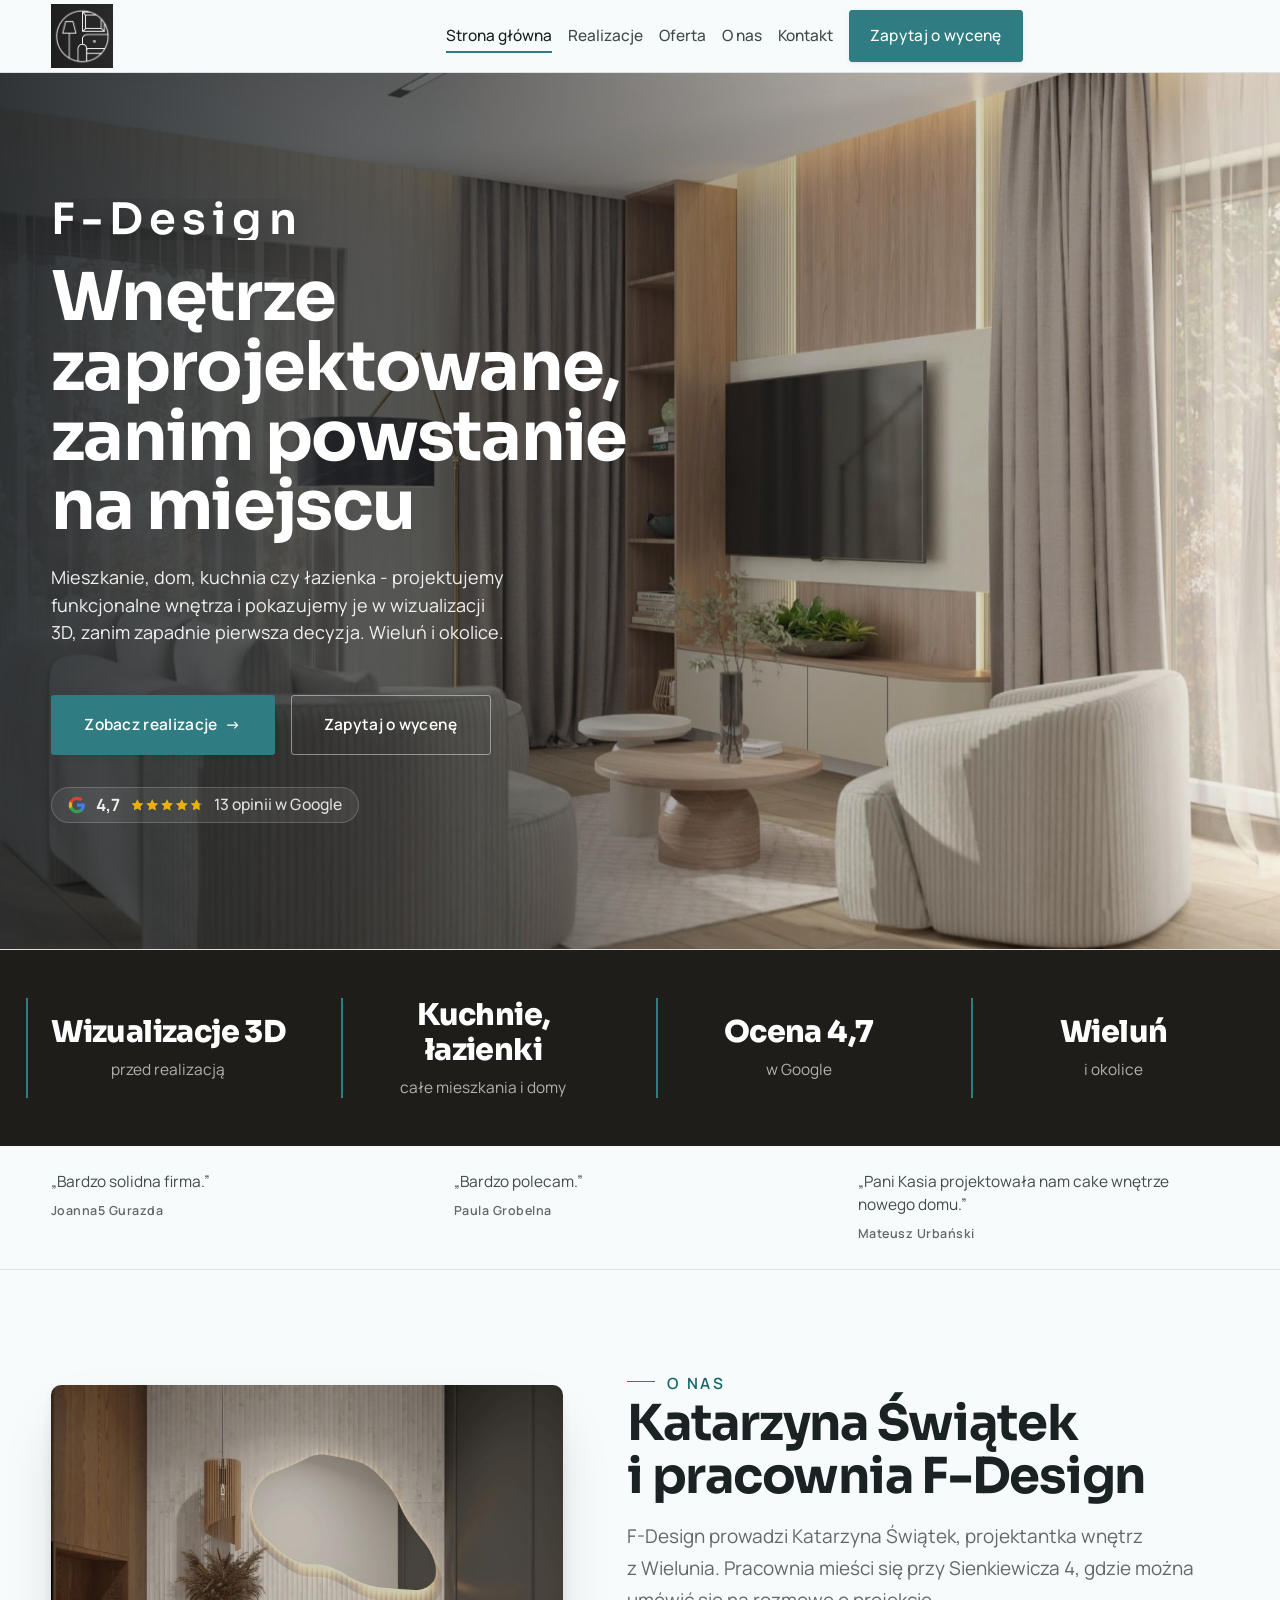
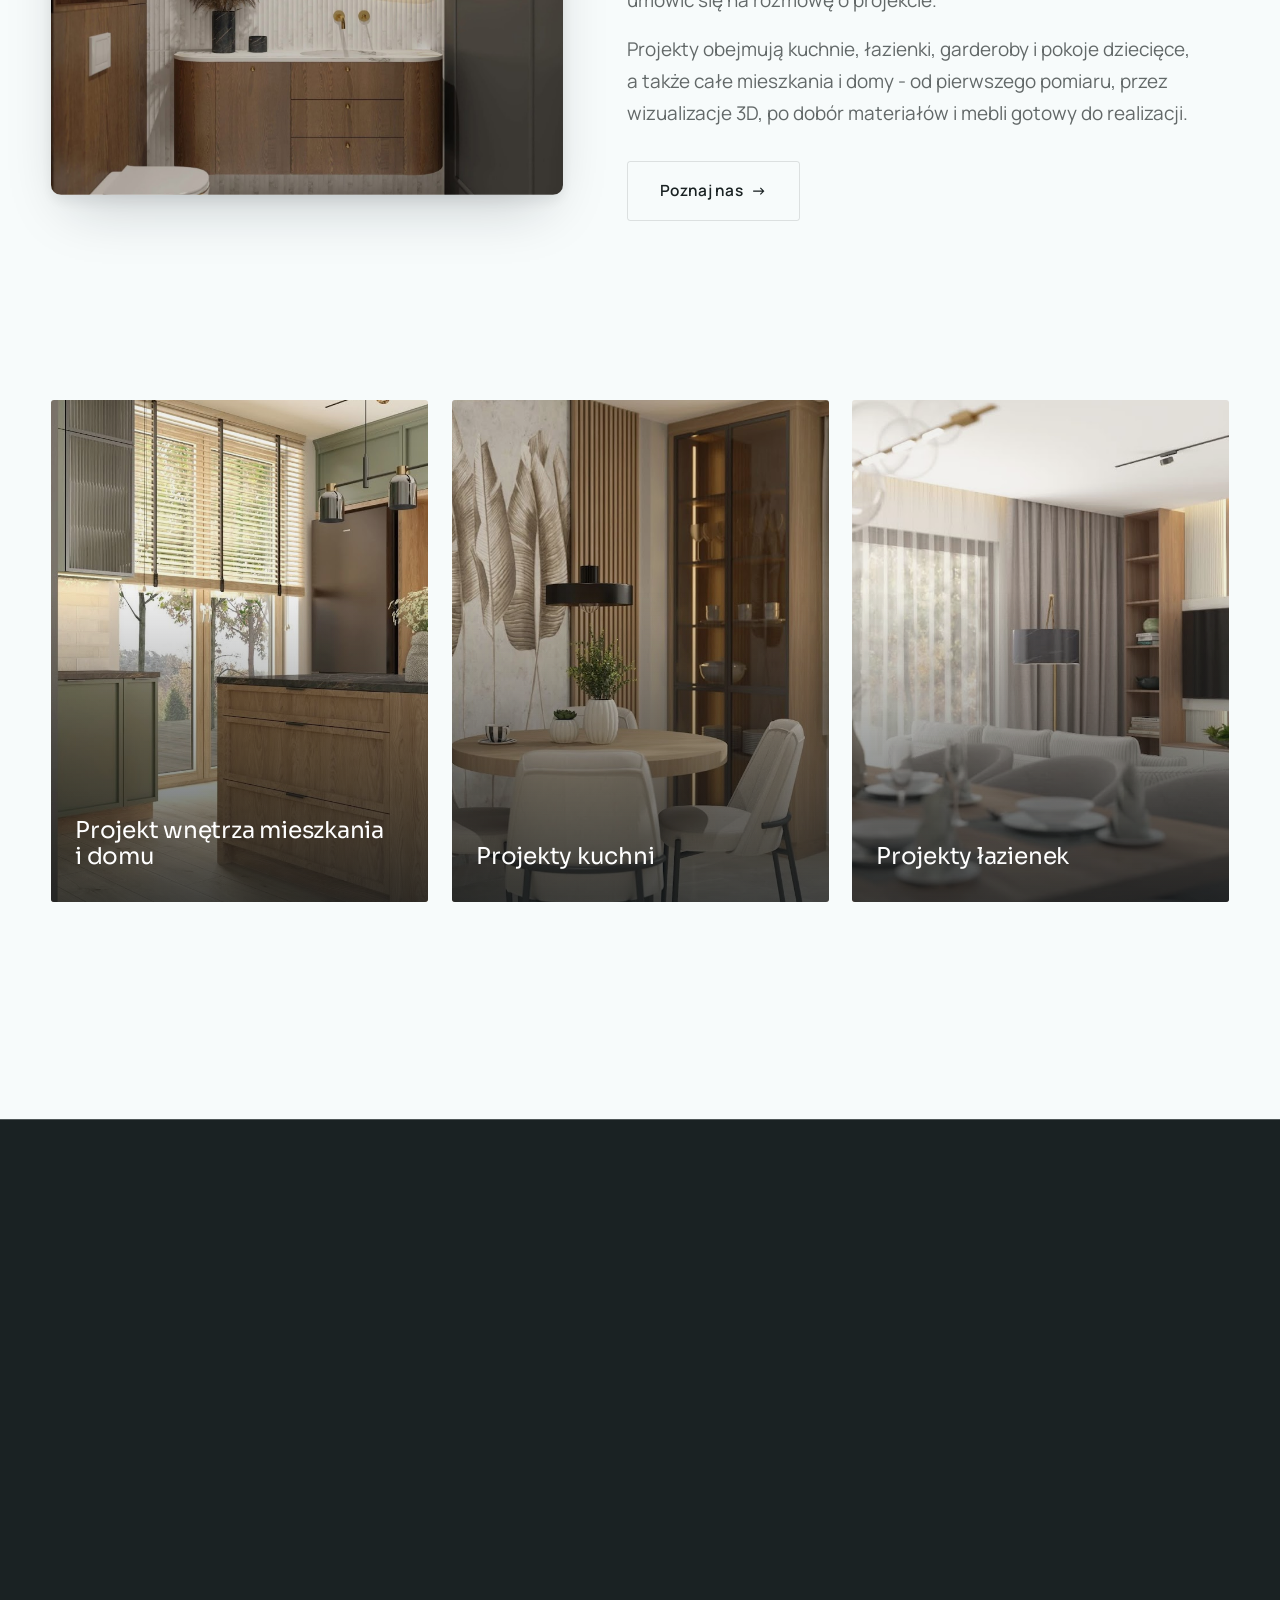
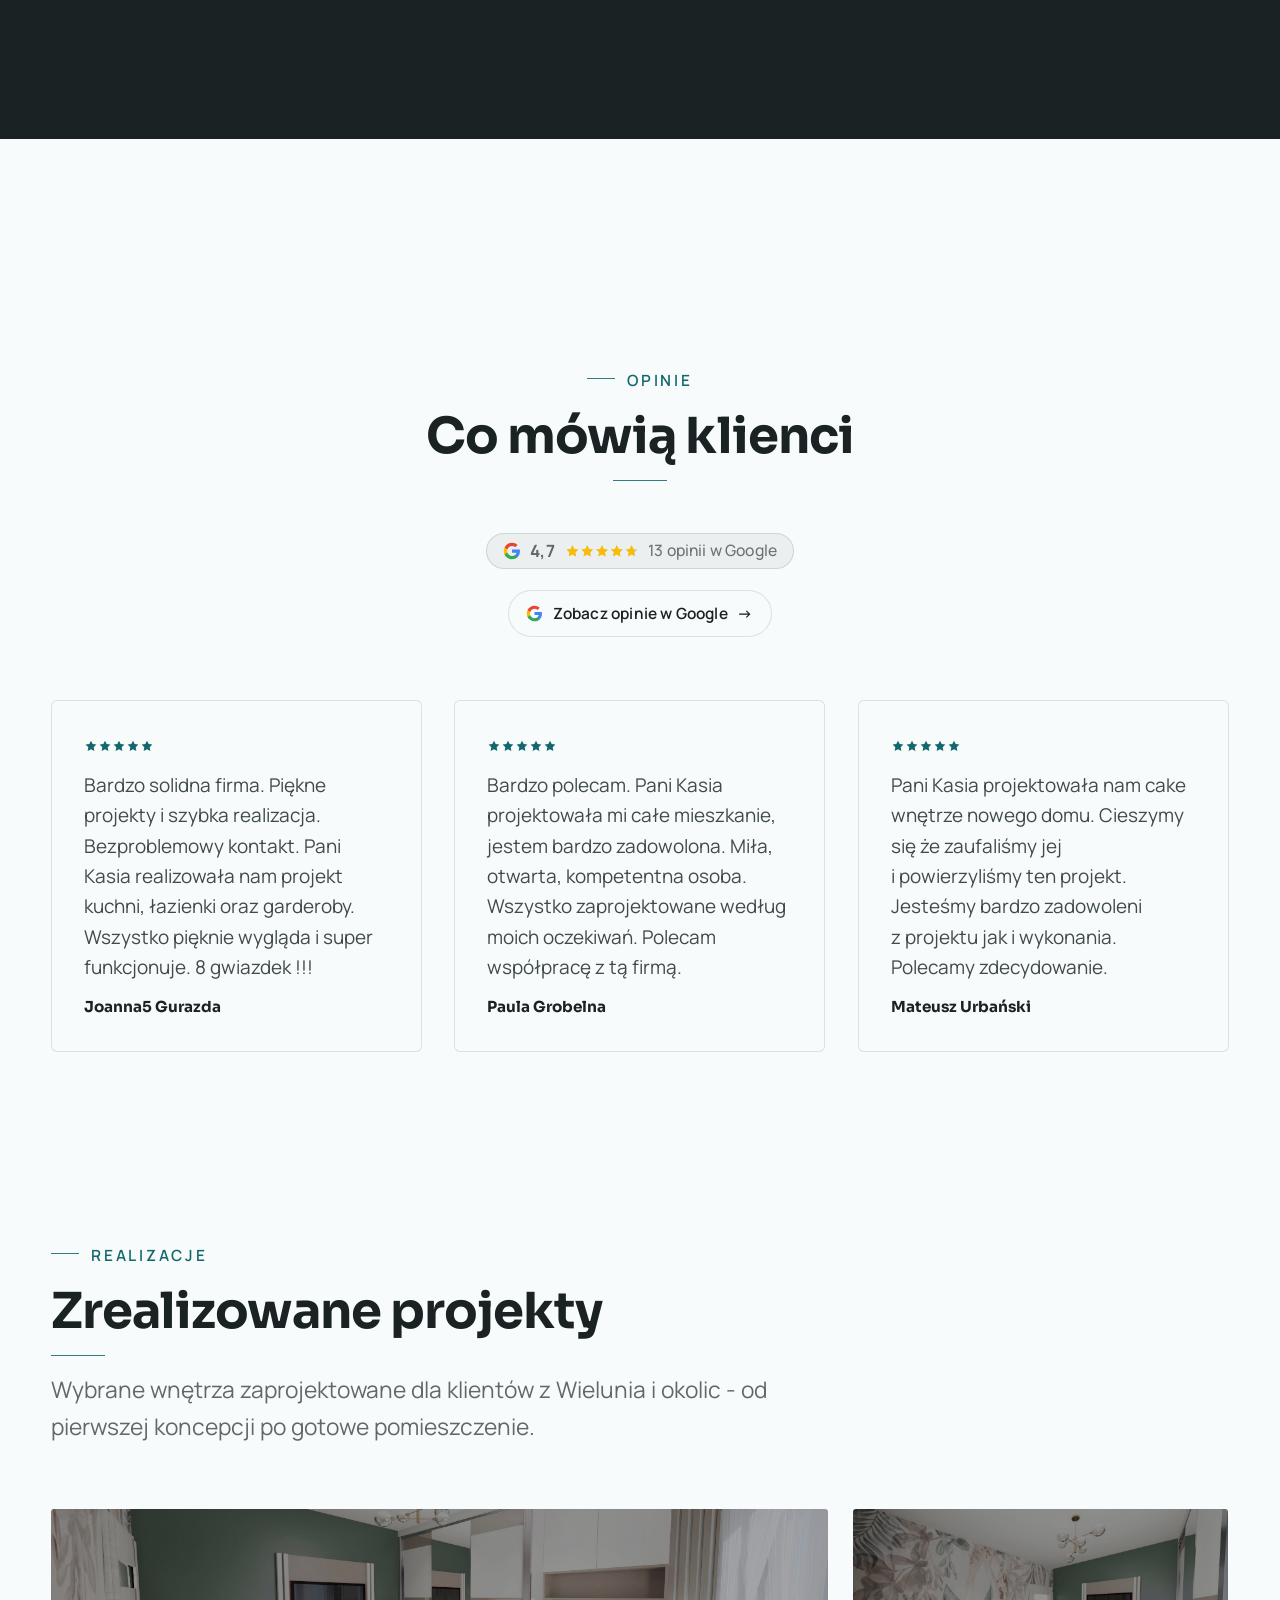
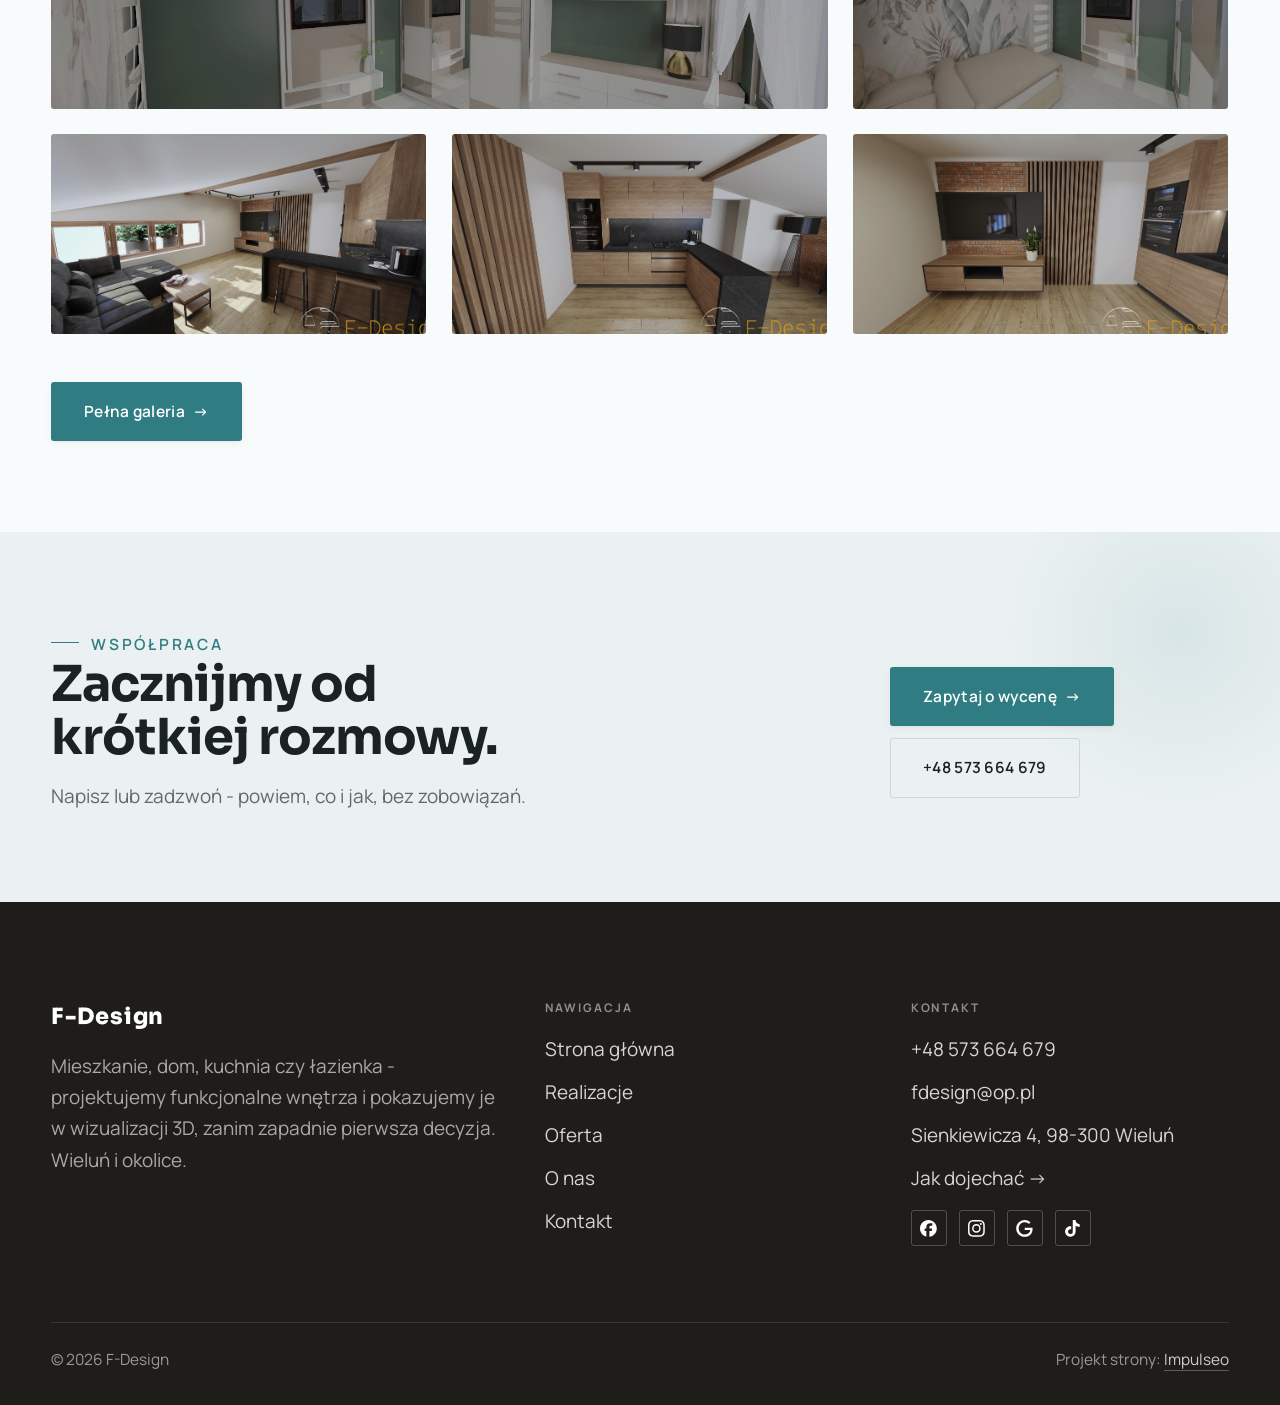
==== index.html @ 52601438 "Strona demo: f-design" ====
<!DOCTYPE html>
<html lang="pl">
<head>
<meta charset="UTF-8">
<meta name="viewport" content="width=device-width, initial-scale=1.0">
<title>F-Design - Projektowanie wnętrz · Wieluń</title>
<meta name="description" content="F-Design Katarzyna Świątek - projektowanie wnętrz w Wieluniu: mieszkania, domy, kuchnie, łazienki. Projekt i wizualizacje 3D przed realizacją. Ocena 4,7 w Google.">
<link rel="canonical" href="https://kris20032.github.io/f-design/">
<meta name="robots" content="noindex, nofollow">
<meta property="og:type" content="website">
<meta property="og:locale" content="pl_PL">
<meta property="og:site_name" content="F-Design">
<meta property="og:title" content="F-Design - Projektowanie wnętrz · Wieluń">
<meta property="og:description" content="F-Design Katarzyna Świątek - projektowanie wnętrz w Wieluniu: mieszkania, domy, kuchnie, łazienki. Projekt i wizualizacje 3D przed realizacją. Ocena 4,7 w Google.">
<meta property="og:url" content="https://kris20032.github.io/f-design/">
<meta property="og:image" content="https://kris20032.github.io/f-design/img/og.jpg">
<meta property="og:image:width" content="1200">
<meta property="og:image:height" content="630">
<meta name="twitter:card" content="summary_large_image">
<script type="application/ld+json">{"@context": "https://schema.org", "@type": "LocalBusiness", "name": "F-Design", "url": "https://kris20032.github.io/f-design/", "telephone": "+48573664679", "image": "https://kris20032.github.io/f-design/img/og.jpg", "areaServed": "Wieluń", "sameAs": ["https://maps.google.com/?cid=18159914813048529041&g_mp=Cidnb29nbGUubWFwcy5wbGFjZXMudjEuUGxhY2VzLlNlYXJjaFRleHQQAhgEIAA", "https://www.facebook.com/p/F-Design-100095255867126/", "https://www.instagram.com/f.design.projektowanie/", "https://www.tiktok.com/@f_design_studio"]}</script>
<link rel="preconnect" href="https://fonts.googleapis.com">
<link rel="preconnect" href="https://fonts.gstatic.com" crossorigin>
<link href="https://fonts.googleapis.com/css2?family=Sora:wght@600;700;800&family=Manrope:wght@400;500;600&display=swap" rel="stylesheet">
<link rel="stylesheet" href="assets/styles.css?v=84494507">
</head>
<body>

<header class="nav">
  <div class="wrap nav-inner">
    <a class="brand brand-has-logo" href="index.html"><img class="brand-logo" src="img/logo.jpg" alt="F-Design" width="255" height="266" decoding="async"></a>
    <nav class="nav-links">
      <a href="index.html" class="active" aria-current="page">Strona główna</a>
      <a href="realizacje.html">Realizacje</a>
      <a href="oferta.html">Oferta</a>
      <a href="o-nas.html">O nas</a>
      <a href="kontakt.html">Kontakt</a>
      <a href="kontakt.html" class="btn btn-accent">Zapytaj o wycenę</a>
    </nav>
    <button class="nav-toggle" aria-label="Menu"><span></span><span></span><span></span></button>
  </div>
</header>

<main>
<section class="hero-cine">
  <img src="img/hero.jpg" fetchpriority="high" data-rotate="img/g1.jpg|img/g3.jpg" alt="F-Design - Wnętrze zaprojektowane, zanim powstanie na miejscu" width="1600" height="1120">
  <div class="wrap">
    <div class="hero-copy">
      <div class="brandmark bm-l"><span class="bm-line"><span>F-Design</span></span></div>
      <h1>Wnętrze zaprojektowane, zanim powstanie na miejscu</h1>
      <p class="lead">Mieszkanie, dom, kuchnia czy łazienka - projektujemy funkcjonalne wnętrza i pokazujemy je w wizualizacji 3D, zanim zapadnie pierwsza decyzja. Wieluń i okolice.</p>
      <div class="hero-actions">
        <a href="realizacje.html" class="btn btn-accent">Zobacz realizacje <span class="arr">→</span></a>
        <a href="kontakt.html" class="btn btn-ghost btn-on-dark">Zapytaj o wycenę</a>
      </div>
      <div style="margin-top:var(--space-6);color:#fff;font-weight:600;letter-spacing:.02em;opacity:.92"><span class="g-badge"><svg class="gb-ico" viewBox="0 0 24 24" width="18" height="18" aria-hidden="true"><path fill="#4285F4" d="M22.56 12.25c0-.78-.07-1.53-.2-2.25H12v4.26h5.92c-.26 1.37-1.04 2.53-2.21 3.31v2.77h3.57c2.08-1.92 3.28-4.74 3.28-8.09z"/><path fill="#34A853" d="M12 23c2.97 0 5.46-.98 7.28-2.66l-3.57-2.77c-.98.66-2.23 1.06-3.71 1.06-2.86 0-5.29-1.93-6.16-4.53H2.18v2.84C3.99 20.53 7.7 23 12 23z"/><path fill="#FBBC05" d="M5.84 14.09c-.22-.66-.35-1.36-.35-2.09s.13-1.43.35-2.09V7.07H2.18C1.43 8.55 1 10.22 1 12s.43 3.45 1.18 4.93l2.85-2.22.81-.62z"/><path fill="#EA4335" d="M12 5.38c1.62 0 3.06.56 4.21 1.64l3.15-3.15C17.45 2.09 14.97 1 12 1 7.7 1 3.99 3.47 2.18 7.07l3.66 2.84c.87-2.6 3.3-4.53 6.16-4.53z"/></svg><b class="gb-ocena">4,7</b><svg class="gb-stars" viewBox="0 0 90 18" width="74" height="14.8" aria-hidden="true"><g fill="currentColor" opacity=".26"><path transform="translate(0,0)" d="M9 1.6l2.2 4.46 4.92.72-3.56 3.47.84 4.9L9 12.74l-4.4 2.31.84-4.9L1.88 6.68l4.92-.72L9 1.6Z"/><path transform="translate(18,0)" d="M9 1.6l2.2 4.46 4.92.72-3.56 3.47.84 4.9L9 12.74l-4.4 2.31.84-4.9L1.88 6.68l4.92-.72L9 1.6Z"/><path transform="translate(36,0)" d="M9 1.6l2.2 4.46 4.92.72-3.56 3.47.84 4.9L9 12.74l-4.4 2.31.84-4.9L1.88 6.68l4.92-.72L9 1.6Z"/><path transform="translate(54,0)" d="M9 1.6l2.2 4.46 4.92.72-3.56 3.47.84 4.9L9 12.74l-4.4 2.31.84-4.9L1.88 6.68l4.92-.72L9 1.6Z"/><path transform="translate(72,0)" d="M9 1.6l2.2 4.46 4.92.72-3.56 3.47.84 4.9L9 12.74l-4.4 2.31.84-4.9L1.88 6.68l4.92-.72L9 1.6Z"/></g><clipPath id="gs940"><rect x="0" y="0" width="84.6" height="18"/></clipPath><g fill="#FBBC04" clip-path="url(#gs940)"><path transform="translate(0,0)" d="M9 1.6l2.2 4.46 4.92.72-3.56 3.47.84 4.9L9 12.74l-4.4 2.31.84-4.9L1.88 6.68l4.92-.72L9 1.6Z"/><path transform="translate(18,0)" d="M9 1.6l2.2 4.46 4.92.72-3.56 3.47.84 4.9L9 12.74l-4.4 2.31.84-4.9L1.88 6.68l4.92-.72L9 1.6Z"/><path transform="translate(36,0)" d="M9 1.6l2.2 4.46 4.92.72-3.56 3.47.84 4.9L9 12.74l-4.4 2.31.84-4.9L1.88 6.68l4.92-.72L9 1.6Z"/><path transform="translate(54,0)" d="M9 1.6l2.2 4.46 4.92.72-3.56 3.47.84 4.9L9 12.74l-4.4 2.31.84-4.9L1.88 6.68l4.92-.72L9 1.6Z"/><path transform="translate(72,0)" d="M9 1.6l2.2 4.46 4.92.72-3.56 3.47.84 4.9L9 12.74l-4.4 2.31.84-4.9L1.88 6.68l4.92-.72L9 1.6Z"/></g></svg><span class="gb-txt">13 opinii w Google</span></span></div>
    </div>
  </div>
</section>
<section class="strip n-4" style="padding-block:0">
  <div class="wrap">
    <div class="item reveal"><div class="k">Wizualizacje 3D</div><div class="v">przed realizacją</div></div>
    <div class="item reveal"><div class="k">Kuchnie, łazienki</div><div class="v">całe mieszkania i domy</div></div>
    <div class="item reveal"><div class="k">Ocena 4,7</div><div class="v">w Google</div></div>
    <div class="item reveal"><div class="k">Wieluń</div><div class="v">i okolice</div></div>
  </div>
</section>
<section class="opinie-mini" aria-label="Opinie klientów">
  <div class="wrap">
    <div class="om-row">
      <div class="om-item reveal"><blockquote>„Bardzo solidna firma.”</blockquote><span class="om-autor">Joanna5 Gurazda</span></div>
      <div class="om-item reveal"><blockquote>„Bardzo polecam.”</blockquote><span class="om-autor">Paula Grobelna</span></div>
      <div class="om-item reveal"><blockquote>„Pani Kasia projektowała nam cake wnętrze nowego domu.”</blockquote><span class="om-autor">Mateusz Urbański</span></div>
    </div>
  </div>
</section>
<section>
  <div class="wrap split">
    <div class="split-art reveal"><img src="img/g2.jpg" alt="F-Design - realizacja" loading="lazy" width="1600" height="1778" decoding="async"></div>
    <div class="split-copy reveal">
      <span class="eyebrow">O nas</span>
      <h2>Katarzyna Świątek i pracownia F-Design</h2>
      <p class="muted">F-Design prowadzi Katarzyna Świątek, projektantka wnętrz z Wielunia. Pracownia mieści się przy Sienkiewicza 4, gdzie można umówić się na rozmowę o projekcie.</p>
      <p class="muted">Projekty obejmują kuchnie, łazienki, garderoby i pokoje dziecięce, a także całe mieszkania i domy - od pierwszego pomiaru, przez wizualizacje 3D, po dobór materiałów i mebli gotowy do realizacji.</p>
      <a href="o-nas.html" class="btn btn-ghost">Poznaj nas <span class="arr">→</span></a>
    </div>
  </div>
</section>
<section class="gateways-band">
  <div class="wrap">
    <div class="gateways">
      <a href="oferta.html" class="gateway reveal"><img src="img/g4.jpg" alt="Projekt wnętrza mieszkania i domu" loading="lazy" width="1600" height="1007" decoding="async"><span class="g-ttl">Projekt wnętrza mieszkania i domu</span></a>
      <a href="oferta.html" class="gateway reveal"><img src="img/g5.jpg" alt="Projekty kuchni" loading="lazy" width="1600" height="984" decoding="async"><span class="g-ttl">Projekty kuchni</span></a>
      <a href="oferta.html" class="gateway reveal"><img src="img/g6.jpg" alt="Projekty łazienek" loading="lazy" width="1600" height="900" decoding="async"><span class="g-ttl">Projekty łazienek</span></a>
    </div>
  </div>
</section>
<section class="stopklatka" aria-hidden="true">
  <div class="stk-bg" style="background-image:url(img/g9.jpg)"></div>
</section>
<section class="opinie">
  <div class="wrap">
    <div class="head center reveal">
      <span class="eyebrow">Opinie</span>
      <h2>Co mówią klienci</h2>
    </div>
    <p class="op-meta reveal"><span class="g-badge"><svg class="gb-ico" viewBox="0 0 24 24" width="18" height="18" aria-hidden="true"><path fill="#4285F4" d="M22.56 12.25c0-.78-.07-1.53-.2-2.25H12v4.26h5.92c-.26 1.37-1.04 2.53-2.21 3.31v2.77h3.57c2.08-1.92 3.28-4.74 3.28-8.09z"/><path fill="#34A853" d="M12 23c2.97 0 5.46-.98 7.28-2.66l-3.57-2.77c-.98.66-2.23 1.06-3.71 1.06-2.86 0-5.29-1.93-6.16-4.53H2.18v2.84C3.99 20.53 7.7 23 12 23z"/><path fill="#FBBC05" d="M5.84 14.09c-.22-.66-.35-1.36-.35-2.09s.13-1.43.35-2.09V7.07H2.18C1.43 8.55 1 10.22 1 12s.43 3.45 1.18 4.93l2.85-2.22.81-.62z"/><path fill="#EA4335" d="M12 5.38c1.62 0 3.06.56 4.21 1.64l3.15-3.15C17.45 2.09 14.97 1 12 1 7.7 1 3.99 3.47 2.18 7.07l3.66 2.84c.87-2.6 3.3-4.53 6.16-4.53z"/></svg><b class="gb-ocena">4,7</b><svg class="gb-stars" viewBox="0 0 90 18" width="74" height="14.8" aria-hidden="true"><g fill="currentColor" opacity=".26"><path transform="translate(0,0)" d="M9 1.6l2.2 4.46 4.92.72-3.56 3.47.84 4.9L9 12.74l-4.4 2.31.84-4.9L1.88 6.68l4.92-.72L9 1.6Z"/><path transform="translate(18,0)" d="M9 1.6l2.2 4.46 4.92.72-3.56 3.47.84 4.9L9 12.74l-4.4 2.31.84-4.9L1.88 6.68l4.92-.72L9 1.6Z"/><path transform="translate(36,0)" d="M9 1.6l2.2 4.46 4.92.72-3.56 3.47.84 4.9L9 12.74l-4.4 2.31.84-4.9L1.88 6.68l4.92-.72L9 1.6Z"/><path transform="translate(54,0)" d="M9 1.6l2.2 4.46 4.92.72-3.56 3.47.84 4.9L9 12.74l-4.4 2.31.84-4.9L1.88 6.68l4.92-.72L9 1.6Z"/><path transform="translate(72,0)" d="M9 1.6l2.2 4.46 4.92.72-3.56 3.47.84 4.9L9 12.74l-4.4 2.31.84-4.9L1.88 6.68l4.92-.72L9 1.6Z"/></g><clipPath id="gs940"><rect x="0" y="0" width="84.6" height="18"/></clipPath><g fill="#FBBC04" clip-path="url(#gs940)"><path transform="translate(0,0)" d="M9 1.6l2.2 4.46 4.92.72-3.56 3.47.84 4.9L9 12.74l-4.4 2.31.84-4.9L1.88 6.68l4.92-.72L9 1.6Z"/><path transform="translate(18,0)" d="M9 1.6l2.2 4.46 4.92.72-3.56 3.47.84 4.9L9 12.74l-4.4 2.31.84-4.9L1.88 6.68l4.92-.72L9 1.6Z"/><path transform="translate(36,0)" d="M9 1.6l2.2 4.46 4.92.72-3.56 3.47.84 4.9L9 12.74l-4.4 2.31.84-4.9L1.88 6.68l4.92-.72L9 1.6Z"/><path transform="translate(54,0)" d="M9 1.6l2.2 4.46 4.92.72-3.56 3.47.84 4.9L9 12.74l-4.4 2.31.84-4.9L1.88 6.68l4.92-.72L9 1.6Z"/><path transform="translate(72,0)" d="M9 1.6l2.2 4.46 4.92.72-3.56 3.47.84 4.9L9 12.74l-4.4 2.31.84-4.9L1.88 6.68l4.92-.72L9 1.6Z"/></g></svg><span class="gb-txt">13 opinii w Google</span></span></p>
    <p class="op-meta reveal"><a class="op-google" href="https://maps.google.com/?cid=18159914813048529041&amp;g_mp=Cidnb29nbGUubWFwcy5wbGFjZXMudjEuUGxhY2VzLlNlYXJjaFRleHQQAhgEIAA" target="_blank" rel="noopener"><svg class="op-g-ico" viewBox="0 0 24 24" width="17" height="17" aria-hidden="true"><path fill="#4285F4" d="M22.56 12.25c0-.78-.07-1.53-.2-2.25H12v4.26h5.92c-.26 1.37-1.04 2.53-2.21 3.31v2.77h3.57c2.08-1.92 3.28-4.74 3.28-8.09z"/><path fill="#34A853" d="M12 23c2.97 0 5.46-.98 7.28-2.66l-3.57-2.77c-.98.66-2.23 1.06-3.71 1.06-2.86 0-5.29-1.93-6.16-4.53H2.18v2.84C3.99 20.53 7.7 23 12 23z"/><path fill="#FBBC05" d="M5.84 14.09c-.22-.66-.35-1.36-.35-2.09s.13-1.43.35-2.09V7.07H2.18C1.43 8.55 1 10.22 1 12s.43 3.45 1.18 4.93l2.85-2.22.81-.62z"/><path fill="#EA4335" d="M12 5.38c1.62 0 3.06.56 4.21 1.64l3.15-3.15C17.45 2.09 14.97 1 12 1 7.7 1 3.99 3.47 2.18 7.07l3.66 2.84c.87-2.6 3.3-4.53 6.16-4.53z"/></svg><span>Zobacz opinie w Google</span><span class="arr">→</span></a></p>
    <div class="opinie-grid">
      <figure class="op-card reveal"><span class="op-star"><svg class="ico-star" width="14" height="14" viewBox="0 0 24 24" style="vertical-align:-2px" aria-hidden="true"><path d="M12 2.8l2.85 5.8 6.4.93-4.63 4.5 1.1 6.37L12 17.4l-5.72 3 1.1-6.37-4.63-4.5 6.4-.93L12 2.8Z" fill="currentColor"/></svg><svg class="ico-star" width="14" height="14" viewBox="0 0 24 24" style="vertical-align:-2px" aria-hidden="true"><path d="M12 2.8l2.85 5.8 6.4.93-4.63 4.5 1.1 6.37L12 17.4l-5.72 3 1.1-6.37-4.63-4.5 6.4-.93L12 2.8Z" fill="currentColor"/></svg><svg class="ico-star" width="14" height="14" viewBox="0 0 24 24" style="vertical-align:-2px" aria-hidden="true"><path d="M12 2.8l2.85 5.8 6.4.93-4.63 4.5 1.1 6.37L12 17.4l-5.72 3 1.1-6.37-4.63-4.5 6.4-.93L12 2.8Z" fill="currentColor"/></svg><svg class="ico-star" width="14" height="14" viewBox="0 0 24 24" style="vertical-align:-2px" aria-hidden="true"><path d="M12 2.8l2.85 5.8 6.4.93-4.63 4.5 1.1 6.37L12 17.4l-5.72 3 1.1-6.37-4.63-4.5 6.4-.93L12 2.8Z" fill="currentColor"/></svg><svg class="ico-star" width="14" height="14" viewBox="0 0 24 24" style="vertical-align:-2px" aria-hidden="true"><path d="M12 2.8l2.85 5.8 6.4.93-4.63 4.5 1.1 6.37L12 17.4l-5.72 3 1.1-6.37-4.63-4.5 6.4-.93L12 2.8Z" fill="currentColor"/></svg></span><blockquote>Bardzo solidna firma. Piękne projekty i szybka realizacja. Bezproblemowy kontakt. Pani Kasia realizowała nam projekt kuchni, łazienki oraz garderoby. Wszystko pięknie wygląda i super funkcjonuje. 8 gwiazdek !!!</blockquote><span class="op-autor">Joanna5 Gurazda</span></figure>
      <figure class="op-card reveal"><span class="op-star"><svg class="ico-star" width="14" height="14" viewBox="0 0 24 24" style="vertical-align:-2px" aria-hidden="true"><path d="M12 2.8l2.85 5.8 6.4.93-4.63 4.5 1.1 6.37L12 17.4l-5.72 3 1.1-6.37-4.63-4.5 6.4-.93L12 2.8Z" fill="currentColor"/></svg><svg class="ico-star" width="14" height="14" viewBox="0 0 24 24" style="vertical-align:-2px" aria-hidden="true"><path d="M12 2.8l2.85 5.8 6.4.93-4.63 4.5 1.1 6.37L12 17.4l-5.72 3 1.1-6.37-4.63-4.5 6.4-.93L12 2.8Z" fill="currentColor"/></svg><svg class="ico-star" width="14" height="14" viewBox="0 0 24 24" style="vertical-align:-2px" aria-hidden="true"><path d="M12 2.8l2.85 5.8 6.4.93-4.63 4.5 1.1 6.37L12 17.4l-5.72 3 1.1-6.37-4.63-4.5 6.4-.93L12 2.8Z" fill="currentColor"/></svg><svg class="ico-star" width="14" height="14" viewBox="0 0 24 24" style="vertical-align:-2px" aria-hidden="true"><path d="M12 2.8l2.85 5.8 6.4.93-4.63 4.5 1.1 6.37L12 17.4l-5.72 3 1.1-6.37-4.63-4.5 6.4-.93L12 2.8Z" fill="currentColor"/></svg><svg class="ico-star" width="14" height="14" viewBox="0 0 24 24" style="vertical-align:-2px" aria-hidden="true"><path d="M12 2.8l2.85 5.8 6.4.93-4.63 4.5 1.1 6.37L12 17.4l-5.72 3 1.1-6.37-4.63-4.5 6.4-.93L12 2.8Z" fill="currentColor"/></svg></span><blockquote>Bardzo polecam. Pani Kasia projektowała mi całe mieszkanie, jestem bardzo zadowolona. Miła, otwarta, kompetentna osoba. Wszystko zaprojektowane według moich oczekiwań. Polecam współpracę z tą firmą.</blockquote><span class="op-autor">Paula Grobelna</span></figure>
      <figure class="op-card reveal"><span class="op-star"><svg class="ico-star" width="14" height="14" viewBox="0 0 24 24" style="vertical-align:-2px" aria-hidden="true"><path d="M12 2.8l2.85 5.8 6.4.93-4.63 4.5 1.1 6.37L12 17.4l-5.72 3 1.1-6.37-4.63-4.5 6.4-.93L12 2.8Z" fill="currentColor"/></svg><svg class="ico-star" width="14" height="14" viewBox="0 0 24 24" style="vertical-align:-2px" aria-hidden="true"><path d="M12 2.8l2.85 5.8 6.4.93-4.63 4.5 1.1 6.37L12 17.4l-5.72 3 1.1-6.37-4.63-4.5 6.4-.93L12 2.8Z" fill="currentColor"/></svg><svg class="ico-star" width="14" height="14" viewBox="0 0 24 24" style="vertical-align:-2px" aria-hidden="true"><path d="M12 2.8l2.85 5.8 6.4.93-4.63 4.5 1.1 6.37L12 17.4l-5.72 3 1.1-6.37-4.63-4.5 6.4-.93L12 2.8Z" fill="currentColor"/></svg><svg class="ico-star" width="14" height="14" viewBox="0 0 24 24" style="vertical-align:-2px" aria-hidden="true"><path d="M12 2.8l2.85 5.8 6.4.93-4.63 4.5 1.1 6.37L12 17.4l-5.72 3 1.1-6.37-4.63-4.5 6.4-.93L12 2.8Z" fill="currentColor"/></svg><svg class="ico-star" width="14" height="14" viewBox="0 0 24 24" style="vertical-align:-2px" aria-hidden="true"><path d="M12 2.8l2.85 5.8 6.4.93-4.63 4.5 1.1 6.37L12 17.4l-5.72 3 1.1-6.37-4.63-4.5 6.4-.93L12 2.8Z" fill="currentColor"/></svg></span><blockquote>Pani Kasia projektowała nam cake wnętrze nowego domu. Cieszymy się że zaufaliśmy jej i powierzyliśmy ten projekt. Jesteśmy bardzo zadowoleni z projektu jak i wykonania. Polecamy zdecydowanie.</blockquote><span class="op-autor">Mateusz Urbański</span></figure>
    </div>
  </div>
</section>
<section>
  <div class="wrap">
    <div class="head reveal">
      <span class="eyebrow">Realizacje</span>
      <h2>Zrealizowane projekty</h2>
      <p>Wybrane wnętrza zaprojektowane dla klientów z Wielunia i okolic - od pierwszej koncepcji po gotowe pomieszczenie.</p>
    </div>
    <div class="gallery">
      <div class="tile t-two3 reveal"><img src="img/g7.jpg" alt="F-Design" loading="lazy" width="1280" height="720" decoding="async"></div>
      <div class="tile t-third reveal"><img src="img/g8.jpg" alt="F-Design" loading="lazy" width="1280" height="720" decoding="async"></div>
      <div class="tile t-third reveal"><img src="img/g10.jpg" alt="F-Design" loading="lazy" width="1920" height="1080" decoding="async"></div>
      <div class="tile t-third reveal"><img src="img/g11.jpg" alt="F-Design" loading="lazy" width="1920" height="1080" decoding="async"></div>
      <div class="tile t-third reveal"><img src="img/g12.jpg" alt="F-Design" loading="lazy" width="1920" height="1080" decoding="async"></div>
    </div>
    <div style="margin-top:var(--space-7)" class="reveal"><a href="realizacje.html" class="btn btn-accent">Pełna galeria <span class="arr">→</span></a></div>
  </div>
</section>
<section class="cta">
  <div class="wrap">
    <div class="reveal">
      <span class="eyebrow">Współpraca</span>
      <h2>Zacznijmy od krótkiej rozmowy.</h2>
      <p>Napisz lub zadzwoń - powiem, co i jak, bez zobowiązań.</p>
    </div>
    <div class="cta-actions reveal">
      <a href="kontakt.html" class="btn btn-light">Zapytaj o wycenę <span class="arr">→</span></a>
      <a href="tel:+48573664679" class="btn btn-ghost btn-ghost-cta">+48 573 664 679</a>
    </div>
  </div>
</section>
</main>

<footer>
  <div class="wrap">
    <div class="foot-grid">
      <div class="foot-brand">
        <div class="name">F-Design</div>
        <p>Mieszkanie, dom, kuchnia czy łazienka - projektujemy funkcjonalne wnętrza i pokazujemy je w wizualizacji 3D, zanim zapadnie pierwsza decyzja. Wieluń i okolice.</p>
      </div>
      <div class="foot-col">
        <h4>Nawigacja</h4>
        <a href="index.html">Strona główna</a>
        <a href="realizacje.html">Realizacje</a>
        <a href="oferta.html">Oferta</a>
        <a href="o-nas.html">O nas</a>
        <a href="kontakt.html">Kontakt</a>
      </div>
      <div class="foot-col">
        <h4>Kontakt</h4>
        <a href="tel:+48573664679">+48 573 664 679</a>
        <a href="mailto:fdesign@op.pl">fdesign@op.pl</a>
        <p>Sienkiewicza 4, 98-300 Wieluń</p>
        <a href="https://maps.google.com/?cid=18159914813048529041&g_mp=Cidnb29nbGUubWFwcy5wbGFjZXMudjEuUGxhY2VzLlNlYXJjaFRleHQQAhgEIAA" target="_blank" rel="noopener">Jak dojechać →</a>
      <div class="foot-soc">
        <a class="soc" href="https://www.facebook.com/p/F-Design-100095255867126/" target="_blank" rel="noopener" aria-label="Facebook - F-Design"><svg viewBox="0 0 24 24" aria-hidden="true" focusable="false"><path d="M9.101 23.691v-7.98H6.627v-3.667h2.474v-1.58c0-4.085 1.848-5.978 5.858-5.978.401 0 .955.042 1.468.103a8.68 8.68 0 0 1 1.141.195v3.325a8.623 8.623 0 0 0-.653-.036 26.805 26.805 0 0 0-.733-.009c-.707 0-1.259.096-1.675.309a1.686 1.686 0 0 0-.679.622c-.258.42-.374.995-.374 1.752v1.297h3.919l-.386 2.103-.287 1.564h-3.246v8.245C19.396 23.238 24 18.179 24 12.044c0-6.627-5.373-12-12-12s-12 5.373-12 12c0 5.628 3.874 10.35 9.101 11.647Z" fill="currentColor"/></svg></a>
        <a class="soc" href="https://www.instagram.com/f.design.projektowanie/" target="_blank" rel="noopener" aria-label="Instagram - F-Design"><svg viewBox="0 0 24 24" aria-hidden="true" focusable="false"><path d="M7.0301.084c-1.2768.0602-2.1487.264-2.911.5634-.7888.3075-1.4575.72-2.1228 1.3877-.6652.6677-1.075 1.3368-1.3802 2.127-.2954.7638-.4956 1.6365-.552 2.914-.0564 1.2775-.0689 1.6882-.0626 4.947.0062 3.2586.0206 3.6671.0825 4.9473.061 1.2765.264 2.1482.5635 2.9107.308.7889.72 1.4573 1.388 2.1228.6679.6655 1.3365 1.0743 2.1285 1.38.7632.295 1.6361.4961 2.9134.552 1.2773.056 1.6884.069 4.9462.0627 3.2578-.0062 3.668-.0207 4.9478-.0814 1.28-.0607 2.147-.2652 2.9098-.5633.7889-.3086 1.4578-.72 2.1228-1.3881.665-.6682 1.0745-1.3378 1.3795-2.1284.2957-.7632.4966-1.636.552-2.9124.056-1.2809.0692-1.6898.063-4.948-.0063-3.2583-.021-3.6668-.0817-4.9465-.0607-1.2797-.264-2.1487-.5633-2.9117-.3084-.7889-.72-1.4568-1.3876-2.1228C21.2982 1.33 20.628.9208 19.8378.6165 19.074.321 18.2017.1197 16.9244.0645 15.6471.0093 15.236-.005 11.977.0014 8.718.0076 8.31.0215 7.0301.0839m.1402 21.6932c-1.17-.0509-1.8053-.2453-2.2287-.408-.5606-.216-.96-.4771-1.3819-.895-.422-.4178-.6811-.8186-.9-1.378-.1644-.4234-.3624-1.058-.4171-2.228-.0595-1.2645-.072-1.6442-.079-4.848-.007-3.2037.0053-3.583.0607-4.848.05-1.169.2456-1.805.408-2.2282.216-.5613.4762-.96.895-1.3816.4188-.4217.8184-.6814 1.3783-.9003.423-.1651 1.0575-.3614 2.227-.4171 1.2655-.06 1.6447-.072 4.848-.079 3.2033-.007 3.5835.005 4.8495.0608 1.169.0508 1.8053.2445 2.228.408.5608.216.96.4754 1.3816.895.4217.4194.6816.8176.9005 1.3787.1653.4217.3617 1.056.4169 2.2263.0602 1.2655.0739 1.645.0796 4.848.0058 3.203-.0055 3.5834-.061 4.848-.051 1.17-.245 1.8055-.408 2.2294-.216.5604-.4763.96-.8954 1.3814-.419.4215-.8181.6811-1.3783.9-.4224.1649-1.0577.3617-2.2262.4174-1.2656.0595-1.6448.072-4.8493.079-3.2045.007-3.5825-.006-4.848-.0608M16.953 5.5864A1.44 1.44 0 1 0 18.39 4.144a1.44 1.44 0 0 0-1.437 1.4424M5.8385 12.012c.0067 3.4032 2.7706 6.1557 6.173 6.1493 3.4026-.0065 6.157-2.7701 6.1506-6.1733-.0065-3.4032-2.771-6.1565-6.174-6.1498-3.403.0067-6.156 2.771-6.1496 6.1738M8 12.0077a4 4 0 1 1 4.008 3.9921A3.9996 3.9996 0 0 1 8 12.0077" fill="currentColor"/></svg></a>
        <a class="soc" href="https://maps.google.com/?cid=18159914813048529041&g_mp=Cidnb29nbGUubWFwcy5wbGFjZXMudjEuUGxhY2VzLlNlYXJjaFRleHQQAhgEIAA" target="_blank" rel="noopener" aria-label="Google - F-Design"><svg viewBox="0 0 24 24" aria-hidden="true" focusable="false"><path d="M12.48 10.92v3.28h7.84c-.24 1.84-.853 3.187-1.787 4.133-1.147 1.147-2.933 2.4-6.053 2.4-4.827 0-8.6-3.893-8.6-8.72s3.773-8.72 8.6-8.72c2.6 0 4.507 1.027 5.907 2.347l2.307-2.307C18.747 1.44 16.133 0 12.48 0 5.867 0 .307 5.387.307 12s5.56 12 12.173 12c3.573 0 6.267-1.173 8.373-3.36 2.16-2.16 2.84-5.213 2.84-7.667 0-.76-.053-1.467-.173-2.053H12.48z" fill="currentColor"/></svg></a>
        <a class="soc" href="https://www.tiktok.com/@f_design_studio" target="_blank" rel="noopener" aria-label="TikTok - F-Design"><svg viewBox="0 0 24 24" aria-hidden="true" focusable="false"><path d="M12.525.02c1.31-.02 2.61-.01 3.91-.02.08 1.53.63 3.09 1.75 4.17 1.12 1.11 2.7 1.62 4.24 1.79v4.03c-1.44-.05-2.89-.35-4.2-.97-.57-.26-1.1-.59-1.62-.93-.01 2.92.01 5.84-.02 8.75-.08 1.4-.54 2.79-1.35 3.94-1.31 1.92-3.58 3.17-5.91 3.21-1.43.08-2.86-.31-4.08-1.03-2.02-1.19-3.44-3.37-3.65-5.71-.02-.5-.03-1-.01-1.49.18-1.9 1.12-3.72 2.58-4.96 1.66-1.44 3.98-2.13 6.15-1.72.02 1.48-.04 2.96-.04 4.44-.99-.32-2.15-.23-3.02.37-.63.41-1.11 1.04-1.36 1.75-.21.51-.15 1.07-.14 1.61.24 1.64 1.82 3.02 3.5 2.87 1.12-.01 2.19-.66 2.77-1.61.19-.33.4-.67.41-1.06.1-1.79.06-3.57.07-5.36.01-4.03-.01-8.05.02-12.07z" fill="currentColor"/></svg></a>
      </div>
      </div>
    </div>
    <div class="foot-bot">
      <span>© 2026 F-Design</span>
      <span>Projekt strony: <a class="foot-credit" href="https://impulseo.pl" target="_blank" rel="noopener">Impulseo</a></span>
    </div>
  </div>
</footer>
<div class="sticky-reserve"><a class="sr-book" href="kontakt.html">Zapytaj o wycenę</a><a class="sr-call" href="tel:+48573664679" aria-label="Zadzwoń"><svg class="ico-tel" width="16" height="16" viewBox="0 0 24 24" fill="none" aria-hidden="true"><path d="M6.6 10.8a15.5 15.5 0 0 0 6.6 6.6l2.2-2.2a1 1 0 0 1 1-.24 11.4 11.4 0 0 0 3.6.58 1 1 0 0 1 1 1V20a1 1 0 0 1-1 1A17 17 0 0 1 3 4a1 1 0 0 1 1-1h3.5a1 1 0 0 1 1 1c0 1.25.2 2.46.58 3.6a1 1 0 0 1-.25 1l-2.23 2.2Z" fill="currentColor"/></svg></a></div>
<div class="demo-wazne" data-do="2026-08-23" data-cykl="3" hidden><svg class="dw-ico" width="13" height="13" viewBox="0 0 24 24" fill="none" aria-hidden="true"><circle cx="12" cy="12" r="8.6" stroke="currentColor" stroke-width="1.8"/><path d="M12 7.2V12l3.3 2" stroke="currentColor" stroke-width="1.8" stroke-linecap="round"/></svg><span class="dw-txt"></span></div>

<script src="assets/main.js"></script>
</body>
</html>
---- assets/styles.css ----
/* ============================================================
   STOLBASZ — premium, architektoniczny B2B fit-out
   Jasna paleta, zero brązu. System wg premium-web-craft.
   Projekt strony: Impulseo (impulseo.pl)
   ============================================================ */

:root{
  /* PALETA — jasna, architektoniczna, chłodna */
  --paper:#f7f6f3;          /* główne tło */
  --paper-2:#e9e7e1;        /* sekcje alternatywne (chłodny jasny szary) */
  --paper-3:#e9e7e1;        /* delikatne wypełnienia */
  --ink:#1f1d1a;            /* tekst główny — chłodny grafit */
  --ink-soft:#46423b;       /* nagłówki drugorzędne */
  --muted:#888178;          /* tekst poboczny */
  --line:rgba(31,29,26,.12);/* hairline */
  --accent:#a86f3e;         /* stonowany petrol-slate — jedyny akcent */
  --accent-d:#855526;
  --accent-soft:rgba(168,111,62,.10);
  --dark:#1f1d1a;           /* sekcje ciemne (stopka/CTA) */

  /* HOVER ZDJĘĆ — JEDEN standard dla całego silnika (decyzja K. 04.08.2026, artefakt z wariantami).
     AKTUALNE (K.+Szymon 09.08.2026, wybór z artefaktu 6 wariantów): zoom 1.05 przy 1.4s -
     przy tak długim czasie mocniejszy kadr NIE skacze, tylko „oddycha". Poprzedni standard
     (1.02 / .55s z 04.08) odbierany jako dynamiczny i szybki.
     Spoczynek lekko przygaszony, ale TYLKO tam, gdzie jest mysz (@media hover:hover) —
     na telefonie zdjęcia zostają w pełnej jasności. */
  --img-zoom:1.05;                   /* K.+Szymon 09.08: wariant F z artefaktu porównawczego */
  --img-rest:brightness(.95) saturate(.99);
  --img-hot:brightness(1.06) saturate(1.05);
  --img-dur:1.4s;                    /* K.+Szymon 09.08 (wariant F): powoli = elegancko */
  --img-ease:cubic-bezier(.16,.84,.44,1);  /* miękki ogon, efekt „oddychania" */

  /* ODSTĘPY — skala 4/8 */
  --space-1:4px; --space-2:8px; --space-3:12px; --space-4:16px; --space-5:24px;
  --space-6:32px; --space-7:48px; --space-8:64px; --space-9:96px; --space-10:128px;

  /* TYPOGRAFIA — fluid clamp() (skala podbita 16.07.2026: większe, czytelniejsze litery — uwaga Adama) */
  --text-sm:clamp(.9rem,.87rem + .12vw,1rem);
  --text-base:clamp(1.08rem,1.04rem + .18vw,1.2rem);
  --text-lg:clamp(1.24rem,1.15rem + .34vw,1.44rem);
  --text-h3:clamp(1.34rem,1.22rem + .55vw,1.66rem);
  --text-h2:clamp(2.1rem,1.66rem + 2.1vw,3.1rem);
  --text-h1:clamp(2.9rem,2.1rem + 4vw,5.1rem);

  /* PROMIENIE — architektoniczne, raczej ostre */
  --r-sm:3px; --r-md:6px; --r-lg:10px;

  /* RUCH */
  --ease:cubic-bezier(.25,.46,.45,.94); --dur:.24s;

  /* CIENIE — miękkie, warstwowe */
  --sh-sm:0 1px 2px rgba(16,24,32,.04), 0 2px 8px rgba(16,24,32,.05);
  --sh-md:0 2px 6px rgba(16,24,32,.05), 0 12px 28px -8px rgba(16,24,32,.12);
  --sh-lg:0 6px 14px rgba(16,24,32,.07), 0 26px 56px -18px rgba(16,24,32,.22);

  --hairline:1px solid var(--line);

  --font-display:'Sora','Manrope',sans-serif;
  --font-body:'Manrope',sans-serif;
}

*{box-sizing:border-box;margin:0;padding:0}
html{scroll-behavior:smooth}
body{
  font-family:var(--font-body);
  font-size:var(--text-base);
  line-height:1.65;
  color:var(--ink);
  background:var(--paper);
  -webkit-font-smoothing:antialiased;
  text-rendering:optimizeLegibility;
}
img{max-width:100%;height:auto;display:block}  /* height:auto = width/height z atrybutów trzyma proporcje (TOP#12) */
a{color:inherit;text-decoration:none}

.wrap{width:min(92%,1180px);margin-inline:auto}
section{padding-block:clamp(52px,6.5vw,96px)}

h1,h2,h3{font-family:var(--font-display);font-weight:700;line-height:1.08;letter-spacing:-.02em;color:var(--ink)}
h1{font-size:var(--text-h1);letter-spacing:-.035em}
h2{font-size:var(--text-h2);letter-spacing:-.025em}
h3{font-size:var(--text-h3)}
/* MIARA — długość wiersza. WCAG 2.2 SC 1.4.8: max 80 znaków; Butterick: 45–90.
   68ch daje realnie 72–78 znaków polskiego tekstu, czyli z zapasem pod granicą.
   Wcześniej limit miał TYLKO <p> — <li>, <blockquote> i <dd> nie miały żadnego,
   i to jedyny powód, dla którego 23 bloki na dwóch oddanych stronach jadą po
   83–106 znaków w wierszu (pomiar 07.08.2026, bramka `miara`).
   ⚠️ Listy i definicje ograniczamy TYLKO bez klasy: `ul`/`ol` z klasą to u nas
   układ (siatki kafli, menu), a nie tekst ciągły — tam miarę wyznacza układ. */
/* 60ch, nie 68ch (K. 10.08): po zmianie fontów na węższe kroje (DM Sans i spółka)
   w 68ch mieściło się ~90 znaków - bramka pikselowa słusznie zgłaszała przekroczenie
   granicy 80. Pomiar na żywej przeglądarce: 60ch = 90 znaków, 53ch = ~78 znaków, czyli normę WCAG 1.4.8. */
:root{ --miara:53ch }
p{max-width:min(100%,var(--miara))}
blockquote,
ul:not([class])>li, ol:not([class])>li,
dl:not([class])>dd{max-width:min(100%,var(--miara))}

/* ⚠️ Świadomie BEZ wyjątku `.tile p,.card p,.svc p{max-width:none}`, choć nasuwa się sam:
   te akapity BYŁY już ograniczone (stare `p{max-width:65ch}`), więc „wyjątek" nie odblokowałby
   niczego nowego — tylko ROZLUŹNIŁ stan sprzed zmiany na wszystkich demach naraz.
   `figcaption` żadna z reguł wyżej nie dotyczy, więc też nie potrzebuje zwolnienia. */

/* ŁAMANIE. `balance` wyrównuje długości wierszy w nagłówku, `pretty` pilnuje ostatniego
   wiersza akapitu, żeby nie został w nim jeden wyraz. Obsługiwane od Chrome 117 /
   Safari 17.5; starsze przeglądarki po prostu ignorują tę własność.
   `text-wrap:pretty` nie występowało dotąd ANI RAZ w silniku ani w repo klientów. */
h1,h2,h3,.lead,.lede{text-wrap:balance}
p,li,blockquote,dd{text-wrap:pretty}

.eyebrow{
  font-family:var(--font-body);
  font-size:var(--text-sm);
  font-weight:600;
  letter-spacing:.18em;
  text-transform:uppercase;
  color:var(--accent);
  display:inline-flex;align-items:center;gap:var(--space-3);
}
/* flex:none + margin-top = kreska trzyma się PIERWSZEJ linii. Wcześniej align-items:center
   centrowało ją względem całego bloku i przy zawinięciu (długi kicker typu
   „…WNĘTRZ · LESZNO · OD 2019") druga linia lądowała z brzydkim wcięciem. */
.eyebrow{align-items:flex-start}
.eyebrow>*,.eyebrow{text-wrap:balance}   /* dlugi kicker lamal sie na sierote typu samo „2019" w drugiej linii */
.eyebrow::before{content:"";width:28px;height:1px;background:var(--accent);display:inline-block;flex:none;margin-top:.62em}

.muted{color:var(--muted)}
.lead{font-size:var(--text-lg);line-height:1.55;color:var(--ink-soft);max-width:50ch}

/* ---------- BUTTONS ---------- */
.btn{
  display:inline-flex;align-items:center;gap:var(--space-2);
  font-weight:600;font-size:var(--text-sm);letter-spacing:.02em;
  padding:var(--space-4) var(--space-6);
  border-radius:var(--r-sm);
  transition:transform var(--dur) var(--ease),box-shadow var(--dur) var(--ease),background var(--dur) var(--ease);
  cursor:pointer;border:1px solid transparent;
}
.btn-accent{background:var(--accent);color:#fff;box-shadow:var(--sh-sm)}
.btn-accent:hover{background:var(--accent-d);transform:translateY(-2px);box-shadow:var(--sh-md)}
.btn-accent:active{transform:translateY(0);box-shadow:var(--sh-sm)}
.btn-ghost{background:transparent;color:var(--ink);border-color:var(--line)}
.btn-ghost:hover{border-color:var(--accent);color:var(--accent);transform:translateY(-2px)}
.btn-light{background:#fff;color:var(--ink);box-shadow:var(--sh-sm)}
.btn-light:hover{transform:translateY(-2px);box-shadow:var(--sh-md)}
.btn .arr{transition:transform var(--dur) var(--ease)}
.btn:hover .arr{transform:translateX(4px)}

/* ---------- NAV ---------- */
.nav{
  position:sticky;top:0;z-index:50;
  background:color-mix(in srgb,var(--paper) 88%,transparent);
  backdrop-filter:saturate(140%) blur(10px);
  border-bottom:var(--hairline);
}
.nav-inner{display:flex;align-items:center;justify-content:space-between;gap:var(--space-5);height:72px}
/* ANTY-NACHODZENIE (K. 05.08.2026): długa nazwa firmy + przycisk z pełnym numerem nie mieściły się w pasku
   i flex ściskał linki PONIŻEJ ich treści - "Kontakt" wchodził na ramkę "Zadzwoń +48 ...". Teraz ustępuje
   nazwa marki (skrót wielokropkiem), a menu i przycisk nigdy się nie kurczą ani nie zachodzą na siebie. */
.brand{display:flex;flex-direction:column;line-height:1;min-width:0;flex:0 1 auto}
.brand .name{font-family:var(--font-display);font-weight:800;font-size:1.35rem;letter-spacing:.04em;white-space:nowrap;overflow:hidden;text-overflow:ellipsis}
.brand .sub{font-size:.62rem;letter-spacing:.34em;text-transform:uppercase;color:var(--muted);margin-top:5px;white-space:nowrap;overflow:hidden;text-overflow:ellipsis}
.nav-links{display:flex;align-items:center;gap:var(--space-6);flex:0 0 auto}
.nav-links a{font-size:var(--text-sm);font-weight:500;color:var(--ink-soft);position:relative;padding-block:4px;white-space:nowrap;transition:color var(--dur) var(--ease)}
.nav-links a::after{content:"";position:absolute;left:0;bottom:0;width:0;height:1.5px;background:var(--accent);transition:width var(--dur) var(--ease)}
.nav-links a:hover,.nav-links a.active{color:var(--ink)}
.nav-links a:hover::after,.nav-links a.active::after{width:100%}
.nav-links .btn{padding:var(--space-2) var(--space-5)}
/* przyciski w nav: właściwy kolor (przebij .nav-links a) + bez podkreślenia */
.nav-links a.btn-accent{color:#fff}
.nav-links a.btn-ghost,.nav-links a.btn-light{color:var(--ink)}
/* CTA w pasku: NIE podkreślenie spod linków menu, ale ten sam przelatujący błysk,
   co na wszystkich innych przyciskach (zgłoszenie K. 13.08.2026 - „na hero jest efekt
   światła przechodzącego przez przycisk, na navbarze go nie ma, a mają być identyczne").
   Reguła `.nav-links a::after` jest silniejsza od `.btn::after`, więc trzeba jej
   geometrię wyzerować i wpisać połysk z nazwy - samo `display:none` gasiło efekt. */
.nav-links a.btn::after{
  display:block;content:"";position:absolute;inset:0;z-index:-1;pointer-events:none;
  inset:0;width:auto;height:auto;border-radius:inherit;   /* kasuje geometrię podkreślenia (width:0;height:1.5px) */
  background:linear-gradient(100deg,transparent 32%,rgba(255,255,255,.20) 50%,transparent 68%);
  translate:-120% 0}
@media (prefers-reduced-motion:no-preference){
  .nav-links a.btn:hover::after{translate:120% 0;transition:translate .75s var(--mt-ease,cubic-bezier(.16,.84,.44,1))}
}
.nav-toggle{display:none;background:none;border:none;cursor:pointer;flex-direction:column;gap:5px;padding:8px}
.nav-toggle span{width:24px;height:2px;background:var(--ink);transition:var(--dur)}
/* Ciasny zakres MIĘDZY menu mobilnym a pełnym pulpitem: zbijamy odstępy i nazwę marki,
   żeby wszystko zmieściło się naturalnie, zanim w ogóle dojdzie do skracania wielokropkiem. */
@media(max-width:1280px) and (min-width:921px){
  .nav-links{gap:var(--space-4)}
  .nav-links .btn{padding:var(--space-2) var(--space-4)}
  .brand .name{font-size:1.15rem}
}

/* ---------- HERO (split) ---------- */
.hero{position:relative;overflow:hidden;border-bottom:var(--hairline)}
.hero-grid{display:grid;grid-template-columns:1.05fr .95fr;gap:clamp(24px,4vw,60px);align-items:center;
  padding-block:clamp(36px,4.5vw,64px)}
.hero-copy .eyebrow{margin-bottom:var(--space-5)}
.hero-copy h1{margin-bottom:var(--space-5)}
.hero-copy .lead{margin-bottom:var(--space-7)}
.hero-actions{display:flex;flex-wrap:wrap;gap:var(--space-4)}
.hero-art{position:relative;aspect-ratio:4/3;border-radius:var(--r-lg);overflow:hidden;box-shadow:var(--sh-lg)}
.hero-art img{width:100%;height:100%;object-fit:cover}
.hero-art::after{content:"";position:absolute;inset:0;background:linear-gradient(180deg,transparent 55%,rgba(18,24,28,.28))}
.hero-badge{position:absolute;left:var(--space-5);bottom:var(--space-5);z-index:2;
  background:rgba(252,252,251,.94);backdrop-filter:blur(4px);
  border-radius:var(--r-md);padding:var(--space-4) var(--space-5);box-shadow:var(--sh-md);max-width:78%}
.hero-badge strong{display:block;font-family:var(--font-display);font-size:1rem;letter-spacing:-.01em}
.hero-badge span{font-size:var(--text-sm);color:var(--muted)}

/* ---------- HERO duży / kinowy (strona główna) ---------- */
.hero-cine{position:relative;min-height:clamp(560px,82vh,840px);min-height:clamp(560px,82svh,840px);display:flex;align-items:center;overflow:hidden;border-bottom:var(--hairline)}
.hero-cine>img{position:absolute;inset:0;width:100%;height:100%;object-fit:cover;z-index:0}
.hero-cine::after{content:"";position:absolute;inset:0;z-index:1;
  background:linear-gradient(95deg,rgba(13,18,23,.86) 0%,rgba(13,18,23,.64) 32%,rgba(13,18,23,.24) 62%,rgba(13,18,23,.04) 100%)}
.hero-cine .wrap{position:relative;z-index:2;padding-block:var(--space-8)}
.hero-cine .hero-copy{max-width:660px}
.hero-cine .eyebrow{color:#fff;margin-bottom:var(--space-5)}
.hero-cine .eyebrow::before{background:#fff}
.hero-cine h1{color:#fff;margin-bottom:var(--space-5);font-size:clamp(2.9rem,2rem + 4.4vw,5.2rem);text-wrap:balance}
.hero-cine .lead{color:rgba(255,255,255,.92);max-width:48ch;margin-bottom:var(--space-7)}
.hero-cine .hero-actions{display:flex;flex-wrap:wrap;gap:var(--space-4)}
/* NISKIE OKNO (laptop z dokiem i paskami przeglądarki ma ~700-780 px wysokości widoku):
   H1 do 5.2rem + długi lead nie mieściły się i przyciski wypadały POD krawędź ekranu -
   klient widział stronę bez ani jednego CTA. Skalujemy w dół, zamiast przycinać treść. */
@media(min-width:821px) and (max-height:820px){
  .hero-cine{min-height:clamp(520px,94svh,780px)}
  .hero-cine .wrap{padding-block:var(--space-6)}
  .hero-cine h1{font-size:clamp(2.2rem,1.5rem + 2.6vw,3.6rem);margin-bottom:var(--space-4)}
  .hero-cine .eyebrow{margin-bottom:var(--space-4)}
  .hero-cine .lead{margin-bottom:var(--space-5);max-width:44ch}
}
@media(max-width:680px){
  .hero-cine{min-height:clamp(520px,76vh,640px);min-height:clamp(520px,76svh,640px);align-items:flex-end}
  .hero-cine::after{background:linear-gradient(0deg,rgba(13,18,23,.9) 6%,rgba(13,18,23,.45) 55%,rgba(13,18,23,.25) 100%)}
  .hero-cine .wrap{padding-bottom:var(--space-9)}
  /* TELEFON (~90% oglądających): lead potrafił zająć 8 linii i zepchnąć CTA poza pierwszy ekran.
     Zwężamy interlinię i skalę - treści nie ucinamy, bo to ona sprzedaje. */
  .hero-cine .lead{font-size:.98rem;line-height:1.5;margin-bottom:var(--space-5)}
  .hero-cine .eyebrow{font-size:.72rem;letter-spacing:.13em;margin-bottom:var(--space-4)}
  .hero-cine .eyebrow::before{width:20px}
  .hero-cine h1{margin-bottom:var(--space-4)}
}

/* full-bleed hero variant (podstrony) */
.pagehead{position:relative;min-height:46vh;min-height:46svh;display:flex;align-items:flex-end;overflow:hidden;border-bottom:var(--hairline)}
.pagehead img{position:absolute;inset:0;width:100%;height:100%;object-fit:cover}
/* 10.08.2026 (decyzja K.): mocniejsze przyciemnienie + cień pod tekstem. Bramka mierzyła na
   nagłówkach podstron 3,38-3,43:1 przy wymaganych 4,5 — jasne zdjęcie (hala, śnieg, niebo)
   podchodziło pod biały tekst. Zdjęcia klientów są różne, więc kontrast musi dawać WARSTWA,
   a nie szczęśliwy dobór kadru. */
.pagehead::after{content:"";position:absolute;inset:0;background:linear-gradient(180deg,rgba(18,24,28,.40),rgba(18,24,28,.76))}
.pagehead .wrap{position:relative;z-index:2;padding-block:var(--space-9);color:#fff}
.pagehead h1{color:#fff;max-width:18ch;text-shadow:0 2px 16px rgba(0,0,0,.55)}
.pagehead .eyebrow{color:#fff}
.pagehead .eyebrow::before{background:#fff}
.pagehead p{color:rgba(255,255,255,.92);margin-top:var(--space-4);max-width:54ch;text-shadow:0 1px 12px rgba(0,0,0,.5)}

/* ---------- STRIP (pasek skrótów / liczby) ---------- */
.strip{background:var(--dark);color:#fff}
/* PASEK HASEŁ — standard 04.08.2026 (decyzja K.): 5 haseł w JEDNYM rzędzie, tekst WYŚRODKOWANY,
   węższe marginesy boczne niż reszta strony (pasek ma iść szerzej), równe wysokości kolumn. */
.strip .wrap{width:min(96%,1440px);display:grid;grid-template-columns:repeat(5,1fr);
  gap:var(--space-5);padding-block:var(--space-7);align-items:stretch}
.strip .item .k{font-family:var(--font-display);font-size:clamp(1.05rem,.82rem + .85vw,1.55rem);
  font-weight:800;letter-spacing:-.02em;color:#fff;line-height:1.18;text-wrap:balance}
.strip .item .v{font-size:var(--text-sm);color:rgba(255,255,255,.66);margin-top:var(--space-2);line-height:1.4}
.strip .item{border-left:2px solid var(--accent);padding-inline:var(--space-4);
  text-align:center;display:flex;flex-direction:column;justify-content:center}
/* liczba kolumn = liczba haseł, żeby ostatnie nie zostawało samo w drugim rzędzie.
   Klasę n-N nadaje multipage.py; domyślnie (bez klasy) pasek jest 5-kolumnowy. */
.strip.n-2 .wrap{grid-template-columns:repeat(2,1fr)}
.strip.n-3 .wrap{grid-template-columns:repeat(3,1fr)}
.strip.n-4 .wrap{grid-template-columns:repeat(4,1fr);gap:var(--space-6)}
.strip.n-4 .item .k{font-size:clamp(1.3rem,1rem + 1.1vw,2rem)}
.strip.n-6 .wrap{grid-template-columns:repeat(6,1fr);gap:var(--space-4)}
.strip.n-6 .item .k{font-size:clamp(.98rem,.8rem + .7vw,1.35rem)}
/* równe łamanie: zamiast "długa linia + jedno słowo" obie linie zbliżonej długości */
.strip .item .k{text-wrap:balance}

/* ---------- SECTION HEAD ---------- */
.head{max-width:48rem;margin-bottom:var(--space-8)}
.head.center{margin-inline:auto;text-align:center}
.head .eyebrow{margin-bottom:var(--space-4)}
.head h2{margin-bottom:var(--space-4)}
.head p{color:var(--muted);font-size:var(--text-lg);line-height:1.55}
.head.center p{margin-inline:auto}

/* ---------- INTRO SPLIT ---------- */
.split{display:grid;grid-template-columns:.92fr 1.08fr;gap:clamp(28px,5vw,80px);align-items:center}
.split.rev{grid-template-columns:1.08fr .92fr}
.split.rev .split-art{order:-1}
.split-art{position:relative;aspect-ratio:5/4;border-radius:var(--r-lg);overflow:hidden;box-shadow:var(--sh-lg)}
.split-art img{width:100%;height:100%;object-fit:cover}
.split-copy h2{margin-bottom:var(--space-5)}
.split-copy p+p{margin-top:var(--space-4)}
.split-copy .btn{margin-top:var(--space-6)}

/* ---------- SERVICES (zakres) ---------- */
.svc-grid{display:grid;grid-template-columns:repeat(auto-fit,minmax(280px,1fr));gap:var(--space-5)}
.svc{background:#fff;border:var(--hairline);border-radius:var(--r-md);padding:var(--space-7) var(--space-6);
  transition:transform var(--dur) var(--ease),box-shadow var(--dur) var(--ease),border-color var(--dur) var(--ease);
  position:relative;overflow:hidden}
.svc::before{content:"";position:absolute;left:0;top:0;width:3px;height:0;background:var(--accent);transition:height var(--dur) var(--ease)}
.svc:hover{transform:translateY(-4px);box-shadow:var(--sh-md);border-color:transparent}
.svc:hover::before{height:100%}
.svc .ic{font-family:var(--font-display);font-size:.8rem;font-weight:700;letter-spacing:.12em;color:var(--accent);margin-bottom:var(--space-4)}
.svc h3{margin-bottom:var(--space-3);font-size:1.22rem}
.svc p{color:var(--muted);font-size:var(--text-base);line-height:1.6}

/* big detailed service rows */
.svc-row{display:grid;grid-template-columns:.8fr 1.2fr;gap:clamp(20px,4vw,60px);align-items:center;padding-block:var(--space-8)}
.svc-row+.svc-row{border-top:var(--hairline)}
.svc-row.rev{grid-template-columns:1.2fr .8fr}
/* Naprzemienny układ wierszy oferty: co drugi wiersz ma zdjęcie po PRAWEJ.
   Było `order:-1` — martwy kod, bo zdjęcie i tak jest pierwszym dzieckiem w HTML,
   więc wszystkie wiersze wyglądały identycznie (zdjęcie zawsze z lewej), a `rev`
   zmieniało tylko szerokość kolumn. Znalezione 29.07.2026 przy różnicowaniu kierunków
   animacji (pomiar pozycji: art.mid 390/502 przy row.mid 756 — zawsze lewa strona). */
.svc-row.rev .svc-row-art{order:2}
.svc-row-art{aspect-ratio:4/3;border-radius:var(--r-md);overflow:hidden;box-shadow:var(--sh-md)}
.svc-row-art img{width:100%;height:100%;object-fit:cover}
.svc-row h3{font-size:1.5rem;margin-bottom:var(--space-4)}
.svc-row .num{font-family:var(--font-display);font-size:.85rem;font-weight:700;letter-spacing:.14em;color:var(--accent);display:block;margin-bottom:var(--space-3)}
.svc-row ul{list-style:none;margin-top:var(--space-4);display:flex;flex-direction:column;gap:var(--space-2)}
.svc-row li{position:relative;padding-left:var(--space-5);color:var(--muted);font-size:var(--text-base)}
.svc-row li::before{content:"";position:absolute;left:0;top:.62em;width:8px;height:1px;background:var(--accent)}

/* ---------- GALLERY (realizacje) ---------- */
.gallery{display:grid;grid-template-columns:repeat(12,1fr);gap:var(--space-4);grid-auto-rows:200px}
/* GALERIA MASONRY — pionowe zdjęcia (portrety beauty/wellness) bez przycinania: kolumny, height auto */
.gallery-masonry{column-count:3;column-gap:var(--space-4)}
@media(max-width:900px){.gallery-masonry{column-count:2}}
@media(max-width:560px){.gallery-masonry{column-count:1}}
.gallery-masonry .m-tile{break-inside:avoid;margin:0 0 var(--space-4);padding:0;position:relative;overflow:hidden;border-radius:var(--r-md);border:1px solid var(--line)}
.gallery-masonry .m-tile img{width:100%;height:auto;display:block}
.gallery-masonry .m-tile .cap{position:absolute;left:0;right:0;bottom:0;padding:var(--space-4);color:#fff;background:linear-gradient(0deg,rgba(0,0,0,.55),transparent);font-size:var(--text-sm)}
.gallery-masonry .m-tile .cap small{display:block;font-weight:400;opacity:.78;letter-spacing:.04em;text-transform:uppercase;font-size:.66rem;margin-top:3px}
.tile{position:relative;overflow:hidden;border-radius:var(--r-md);box-shadow:var(--sh-sm);
  transition:transform var(--dur) var(--ease),box-shadow var(--dur) var(--ease)}
.tile img{width:100%;height:100%;object-fit:cover;
  transition:transform var(--img-dur) var(--img-ease),filter var(--img-dur) var(--img-ease)}
.tile:hover{box-shadow:var(--sh-md)}
.tile .cap{position:absolute;left:0;right:0;bottom:0;padding:var(--space-5) var(--space-4) var(--space-4);
  /* mocniejszy spad + cien pod tekstem: na JASNYCH zdjeciach klienta (biale fronty, sciany)
     slaby gradient dawal kontrast ~1.5:1 zamiast wymaganych 3.6:1 (bramka wygladu, 10.08.2026) */
  background:linear-gradient(transparent 28%,rgba(18,24,28,.58) 62%,rgba(18,24,28,.93));color:#fff;
  text-shadow:0 1px 3px rgba(0,0,0,.6);
  font-size:var(--text-sm);font-weight:600;letter-spacing:.01em;
  opacity:0;transform:translateY(8px);transition:var(--dur) var(--ease)}
.tile:hover .cap{opacity:1;transform:translateY(0)}
.tile .cap small{display:block;font-weight:400;opacity:.78;letter-spacing:.04em;text-transform:uppercase;font-size:.66rem;margin-top:3px}
/* bento spans */
.t-wide{grid-column:span 6}
.t-tall{grid-column:span 6;grid-row:span 2}
.t-std{grid-column:span 6}
.t-third{grid-column:span 4}
.t-two3{grid-column:span 8}

/* ---------- TRUST / WIARYGODNOŚĆ ---------- */
.trust{background:var(--paper-2)}
.trust-grid{display:grid;grid-template-columns:repeat(auto-fit,minmax(240px,1fr));gap:var(--space-5);margin-top:var(--space-7)}
.trust-card{background:#fff;border-radius:var(--r-md);padding:var(--space-7) var(--space-6);box-shadow:var(--sh-sm);border-top:3px solid var(--accent)}
.trust-card .big{font-family:var(--font-display);font-size:clamp(1.8rem,1.3rem + 1.6vw,2.6rem);font-weight:800;letter-spacing:-.02em;color:var(--ink);line-height:1}
.trust-card h3{font-size:1.12rem;margin:var(--space-3) 0 var(--space-2)}
.trust-card p{color:var(--muted);font-size:var(--text-base);line-height:1.55}

/* ---------- CTA band ---------- */
.cta{background:var(--dark);color:#fff;position:relative;overflow:hidden}
/* telefon w CTA: na ciemnym tle biały (domyślnie), rodziny z JASNYM tłem CTA
   nadpisują to u siebie - wcześniej kolor siedział w stylu inline i wygrywał z rodziną. */
.cta .btn-ghost-cta{color:#fff;border-color:rgba(255,255,255,.3)}
.cta .wrap{display:grid;grid-template-columns:1.4fr .6fr;gap:var(--space-7);align-items:center;position:relative;z-index:2}
.cta h2{color:#fff;max-width:20ch}
.cta p{color:rgba(255,255,255,.74);margin-top:var(--space-4)}
.cta-actions{display:flex;flex-direction:column;gap:var(--space-3);align-items:flex-start}
.cta::before{content:"";position:absolute;right:-80px;top:-80px;width:360px;height:360px;border-radius:50%;
  background:radial-gradient(circle,var(--accent-soft),transparent 70%)}

/* ---------- CONTACT ---------- */
.contact-grid{display:grid;grid-template-columns:.85fr 1.15fr;gap:clamp(28px,4vw,56px);align-items:start}
.info-list{display:flex;flex-direction:column;gap:var(--space-2)}
.info-row{display:flex;gap:var(--space-4);align-items:flex-start;padding-block:var(--space-4);border-bottom:var(--hairline)}
.info-row .ic{flex:none;width:42px;height:42px;display:grid;place-items:center;border-radius:50%;
  background:var(--accent-soft);color:var(--accent);font-size:1.05rem}
.info-row .lbl{font-size:.72rem;letter-spacing:.14em;text-transform:uppercase;color:var(--muted)}
.info-row .val{font-weight:600;font-size:var(--text-base);margin-top:2px}
.info-row a.val:hover{color:var(--accent)}
.map{border:none;border-radius:var(--r-lg);box-shadow:var(--sh-md);width:100%;height:100%;min-height:380px;filter:grayscale(.2) contrast(1.02)}
.form{background:#fff;border:var(--hairline);border-radius:var(--r-lg);padding:clamp(24px,3vw,40px);box-shadow:var(--sh-sm)}
.form .fld{margin-bottom:var(--space-5)}
.form label{display:block;font-size:var(--text-sm);font-weight:600;margin-bottom:var(--space-2)}
.form input,.form textarea{width:100%;font-family:inherit;font-size:var(--text-base);color:var(--ink);
  padding:var(--space-4);border:var(--hairline);border-radius:var(--r-sm);background:var(--paper);transition:border-color var(--dur)}
.form input:focus,.form textarea:focus{outline:none;border-color:var(--accent);background:#fff}
.form textarea{resize:vertical;min-height:120px}
.form .note{font-size:var(--text-sm);color:var(--muted);margin-top:var(--space-3)}

/* ---------- FOOTER ---------- */
footer{background:var(--dark);color:#fff;padding-block:var(--space-9) var(--space-6)}
.foot-grid{display:grid;grid-template-columns:1.4fr 1fr 1fr;gap:var(--space-7);margin-bottom:var(--space-8)}
.foot-brand .name{font-family:var(--font-display);font-weight:800;font-size:1.4rem;letter-spacing:.04em}
.foot-brand p{color:rgba(255,255,255,.62);margin-top:var(--space-4);font-size:var(--text-base);max-width:38ch}
.foot-col h4{font-size:.74rem;letter-spacing:.16em;text-transform:uppercase;color:rgba(255,255,255,.5);margin-bottom:var(--space-4)}
.foot-col a,.foot-col p{display:block;color:rgba(255,255,255,.82);font-size:var(--text-base);margin-bottom:var(--space-3)}
.foot-col a:hover{color:#fff}
.foot-bot{border-top:1px solid rgba(255,255,255,.12);padding-top:var(--space-5);display:flex;justify-content:space-between;flex-wrap:wrap;gap:var(--space-3);
  font-size:var(--text-sm);color:rgba(255,255,255,.55)}
.foot-bot a:hover{color:#fff}
/* Podpis w stopce = klikalny link do impulseo.pl (31.07.2026). Ma być WIDOCZNIE klikalny,
   ale nie krzyczeć - stąd sam kolor jaśniejszy + delikatne podkreślenie na najeździe. */
.foot-bot a.foot-credit{color:rgba(255,255,255,.78);text-decoration:none;border-bottom:1px solid rgba(255,255,255,.28)}
.foot-bot a.foot-credit:hover{color:#fff;border-bottom-color:#fff}

/* ---------- REVEAL ---------- */
.reveal{opacity:0;transform:translateY(22px);transition:opacity .6s var(--ease),transform .6s var(--ease)}
.reveal.in{opacity:1;transform:none}

/* ---------- RESPONSIVE ---------- */
@media(max-width:920px){
  .hero-grid,.split,.split.rev,.svc-row,.svc-row.rev,.cta .wrap,.contact-grid,.foot-grid{grid-template-columns:1fr}
  .split.rev .split-art,.svc-row.rev .svc-row-art{order:0}
  .hero-art{aspect-ratio:16/10;max-height:420px}
  .strip .wrap,.strip.n-2 .wrap,.strip.n-3 .wrap,.strip.n-4 .wrap,.strip.n-6 .wrap{grid-template-columns:repeat(2,1fr);gap:var(--space-6)}
  .strip .item .k,.strip.n-6 .item .k{font-size:clamp(1.3rem,1.1rem + 1vw,2rem)}
  .gallery{grid-auto-rows:180px}
  .t-wide,.t-tall,.t-std,.t-third,.t-two3{grid-column:span 6}
  .t-tall{grid-row:span 1}
  .cta-actions{flex-direction:row;flex-wrap:wrap}
  .foot-grid{gap:var(--space-6)}
}
@media(max-width:680px){
  .nav-links{position:fixed;inset:72px 0 auto 0;background:var(--paper);flex-direction:column;align-items:stretch;
    gap:0;padding:var(--space-4) 6%;border-bottom:var(--hairline);box-shadow:var(--sh-md);
    transform:translateY(-120%);transition:transform var(--dur) var(--ease)}
  .nav-links.open{transform:translateY(0)}
  .nav-links a{padding-block:var(--space-4);border-bottom:var(--hairline)}
  .nav-links .btn{margin-top:var(--space-3);justify-content:center}
  .nav-toggle{display:flex}
  .strip .wrap,.strip.n-2 .wrap,.strip.n-3 .wrap,.strip.n-4 .wrap,.strip.n-6 .wrap{grid-template-columns:1fr}
  .gallery{grid-template-columns:repeat(6,1fr)}
  .foot-grid{grid-template-columns:1fr}
}
@media(prefers-reduced-motion:reduce){
  /* audyt 09.08 TOP#14: samo skrócenie duration przy animacji INFINITE = stroboskop
     (pętla .01ms miga ekranem); iteration-count:1 gasi pętlę naprawdę. Pseudoelementy
     też - tła hero (gastro/studio) animują ::before/img, blanket na * ich nie łapał. */
  *,*::before,*::after{animation-duration:.01ms!important;animation-iteration-count:1!important;animation-delay:0s!important;transition:none!important}
  .reveal{opacity:1!important;transform:none!important}
  html{scroll-behavior:auto}
}

/* ============================================================
   PREMIUM LAYER — destylat deep-researchu branż (anty-AI, spokój).
   Zmienne STOLBASZ (--accent/--ink/--paper/--line/--dark). Ruch ledwo
   zauważalny, krzywa cubic-bezier(.16,.84,.44,1); prefers-reduced-motion
   pokryte blanketem wyżej. Karty hairline zamiast cieni = #1 sygnał „nie-AI".
   ============================================================ */

/* więcej oddechu między sekcjami (liderzy: 110-130px) */
section{padding-block:clamp(64px,8vw,128px)}

/* 1) Aksamitny reveal — dłuższa, miękka krzywa zamiast „skoku" */
.reveal{transition:opacity .9s cubic-bezier(.16,.84,.44,1),transform .9s cubic-bezier(.16,.84,.44,1);will-change:opacity,transform}
/* stagger TYLKO w galerii (tam pozycja = porządek dzieci) */
.gallery .reveal:nth-child(2){transition-delay:.07s}
.gallery .reveal:nth-child(3){transition-delay:.14s}
.gallery .reveal:nth-child(4){transition-delay:.21s}
.gallery .reveal:nth-child(5){transition-delay:.28s}
.gallery .reveal:nth-child(6){transition-delay:.35s}

/* 2) Hero STATYCZNY na .hero-cine — Ken Burns CAŁKIEM WYŁĄCZONY 26.06 (3. zgłoszenie Szymona).
   GENEZA: animowanie scale na <img> hero z teksturami (cegły/framugi) re-samplinguje obraz
   klatka po klatce → na części ekranów drobne drganie/shimmer = „heroshot się trzęsie".
   translateY usunięto wcześniej, scale-only + will-change/GPU NIE wystarczyły do GWARANCJI gładkości.
   Krzysztof zażądał pewności („make sure, że błąd się nie pojawi") > efekt. Zero animacji = 0% drgania.
   Delikatny zoom zostaje TYLKO w pełnoekranowych hero gastro/studio (hg-bg/hs-bg — tło, inny
   mechanizm, chwalone, nigdy nie zgłaszane). NIE wracać do KB na .hero-cine bez realnego testu
   na sprzęcie klienta — to ryzyko regresji „trzęsienia”. */
/* BEZPIECZNY "wow" na hero = jednorazowy FADE-IN (opacity), nie zoom.
   opacity nie dotyka bitmapy → gładkie na KAŻDYM zdjęciu/ekranie/GPU, zero ryzyka migotania.
   Geometryczny ruch (scale/translate) na .hero-cine jest ZAKAZANY (bramka pilnuje). */
@keyframes heroFade{from{opacity:0}to{opacity:1}}
.hero-cine>img{transform:none;animation:heroFade 1.1s ease-out both}

/* 3) Akcentowy hairline pod nagłówkiem sekcji, który „rysuje się" przy wejściu */
.head h2{position:relative;padding-bottom:18px}
.head h2::after{content:"";position:absolute;left:0;bottom:0;height:1px;width:0;background:var(--accent);transition:width 1s cubic-bezier(.16,.84,.44,1) .15s}
.head.center h2::after{left:50%;transform:translateX(-50%)}
.head.reveal.in h2::after,.head.center.reveal.in h2::after{width:54px}

/* 4) Karty HAIRLINE zamiast cieni/zaokrągleń (najmocniejszy anty-AI detal) */
.svc{background:transparent;border:1px solid var(--line);border-radius:var(--r-sm);box-shadow:none}
.svc:hover{box-shadow:none;border-color:var(--accent);transform:translateY(-3px)}
.trust-card{background:transparent;box-shadow:none;border:1px solid var(--line);border-top:2px solid var(--accent);border-radius:var(--r-sm)}
.tile{box-shadow:none;border-radius:var(--r-sm)}
.tile:hover{box-shadow:none}

/* 5) Sticky-nav kondensuje się po przewinięciu (sygnał dopracowania) */
.nav{transition:box-shadow .4s ease,background .4s ease}
.nav.is-stuck{box-shadow:0 1px 0 var(--line),0 14px 30px -24px rgba(0,0,0,.45)}
.nav-inner{transition:height .35s var(--ease)}
.nav.is-stuck .nav-inner{height:60px}

/* 6) MANIFESTO — pełnoekranowy cytat-bohater (zastępuje generyczne „Dlaczego my") */
.manifesto{background:var(--paper-2);text-align:center}
.manifesto .wrap{max-width:60rem}
.manifesto p{font-family:var(--font-display);font-style:italic;font-size:clamp(1.6rem,1rem + 2.4vw,2.8rem);line-height:1.32;color:var(--ink-soft);margin-inline:auto;max-width:26ch;position:relative;padding-top:var(--space-8)}
.manifesto p::before{content:"";position:absolute;top:0;left:50%;transform:translateX(-50%);width:54px;height:1px;background:var(--accent)}
.manifesto p span{color:var(--accent);font-style:italic}

/* 7) GATEWAYS — 3 duże bramy-zdjęcia (zamiast paska menu usług) */
.gateways{display:grid;grid-template-columns:repeat(3,1fr);gap:var(--space-4)}
.gateway{position:relative;aspect-ratio:3/4;overflow:hidden;border-radius:var(--r-sm);display:block}
.gateway img{width:100%;height:100%;object-fit:cover;
  transition:transform var(--img-dur) var(--img-ease),filter var(--img-dur) var(--img-ease)}
.gateway::after{content:"";position:absolute;inset:0;background:linear-gradient(180deg,transparent 38%,rgba(18,24,28,.74))}
/* ===== HOVER ZDJĘĆ — jedno miejsce dla WSZYSTKICH kafli ze zdjęciem (K. 04.08.2026) ===== */
@media(hover:hover){
  .tile img,.gateway img,.m-tile img{filter:var(--img-rest)}
  .tile:hover img,
  .gateway:hover img,
  .m-tile:hover img{transform:scale(var(--img-zoom));filter:var(--img-hot)}
}
.m-tile img{transition:transform var(--img-dur) var(--img-ease),filter var(--img-dur) var(--img-ease)}
.gateway .g-ttl{position:absolute;left:0;right:0;bottom:0;z-index:2;padding:var(--space-6) var(--space-5);color:#fff;font-family:var(--font-display);font-size:1.45rem;letter-spacing:-.01em;line-height:1.15}
.gateway .g-ttl small{display:block;font-family:var(--font-body);font-size:var(--text-sm);font-weight:400;opacity:.82;letter-spacing:.03em;margin-top:5px}
@media(max-width:760px){.gateways{grid-template-columns:1fr}.gateway{aspect-ratio:16/10}}

/* 8) LOGO klienta w nagłówku (gdy podane --logo) */
/* 52px domyślnie (feedback Bartka 06.07.2026: 40px ginęło, uwaga padła 3x; ~56px sprawdzone na żywym demie anna-borowiec-makeup) */
.brand-logo{height:64px;width:auto;max-width:300px;object-fit:contain;display:block}
.nav.is-stuck .brand-logo{height:52px}
@media(max-width:680px){.brand-logo{height:46px;max-width:210px}}


/* === RWD: nagłówki na wąskich ekranach (dodane 17.07.2026 razem z fixem clamp) ===
   Po przywróceniu działania clamp() dolna granica --text-h1 (2.9rem) rozpychała
   dokument przy długich polskich słowach na telefonach. Tu ją zjeżdżamy. */
@media (max-width:560px){
  :root{
    --text-h1:clamp(1.9rem, 1.15rem + 4.4vw, 2.7rem);
    --text-h2:clamp(1.5rem, 1rem + 3vw, 2.1rem);
  }
  .hero-cine h1{font-size:clamp(1.9rem, 1.15rem + 4.4vw, 2.7rem)}
  h1,h2{overflow-wrap:break-word}
}

/* GODZINY (godziny_grid z briefu) — dzień po lewej, godziny po prawej. Wcześniej BRAK stylu
   powodował sklejenie "Poniedziałek-Piątek8:00-20:00" (dodane 2026-07-21). Neutralne dla dem bez grafiku. */
.godz{display:flex;flex-direction:column;gap:2px;max-width:440px;margin-top:8px}
.godz-row{display:flex;justify-content:space-between;align-items:baseline;gap:24px;padding:10px 0;border-bottom:1px solid var(--line)}
.godz-row:last-child{border-bottom:0}
.godz-row b{font-weight:600;color:var(--ink)}
.godz-row span{color:var(--muted);white-space:nowrap}

/* === FAQ (lekcja 08.08.2026) ===
   Sekcja faq_klinika() trafia NIE tylko do rodziny „klinika" (multipage.py: także układ FACHOWCY),
   a style leżały wyłącznie w families/klinika.css — u hydraulika/dekarza FAQ renderowało się jako
   goła lista <details> z domyślnym trójkącikiem przeglądarki (wpadka: demo Instalatorstwo Gała).
   Dlatego baza. Rodzina może to nadpisać na wierzchu. */
.faq-list{max-width:48rem;margin:var(--space-8) auto 0;display:flex;flex-direction:column;gap:var(--space-3)}
.faq-item{border:1px solid var(--line);border-radius:var(--r-md);background:var(--paper);padding:var(--space-4) var(--space-5)}
.faq-item summary{font-family:var(--font-display);font-weight:600;color:var(--ink);cursor:pointer;list-style:none;display:flex;justify-content:space-between;gap:1rem}
.faq-item summary::-webkit-details-marker{display:none}
.faq-item summary::after{content:"+";color:var(--accent-d);font-weight:700;font-size:1.2rem;line-height:1}
.faq-item[open] summary::after{content:"-"}
.faq-item p{color:var(--ink-soft);font-size:var(--text-base);line-height:1.6;margin:var(--space-3) 0 0}

/* === LICZBA OPINII PRZY SEKCJI OPINII (08.08.2026, wzorzec irismeble.pl, decyzja K.) ===
   Trzy cytaty bez kontekstu czyta się jak „firma ma trzy opinie". Ta linijka mówi wprost,
   ile ich jest naprawdę - dane i tak przychodzą z reconu i szły dotąd wyłącznie do hero.
   Baza, nie rodzina: sekcja opinii renderuje się we WSZYSTKICH układach, a style opinii
   leżą per rodzina - bez tego u części rodzin linijka byłaby gołym tekstem (ta sama pułapka
   co z FAQ wyżej). Rodzina może nadpisać na wierzchu. */
.op-meta{
  text-align:center;margin:calc(var(--space-3) * -1) 0 var(--space-6);
  color:var(--muted);font-size:var(--text-base);letter-spacing:.01em;
}
.op-meta .ico-star{color:var(--accent-d);margin-right:2px}

/* --- licznik ważności DEMA (pomysł K. 09.08) - tylko wersje pokazowe --- */
.demo-wazne{position:fixed;top:calc(var(--nav-h, 64px) + 14px);right:14px;z-index:95;
  display:inline-flex;align-items:center;gap:.45em;
  background:rgba(21,25,28,.82);color:#fff;font-size:.72rem;font-weight:600;letter-spacing:.01em;
  padding:.42em .8em .42em .62em;border-radius:999px;backdrop-filter:saturate(140%) blur(8px);
  border:1px solid rgba(255,255,255,.14);box-shadow:0 10px 24px -14px rgba(0,0,0,.6);
  pointer-events:none;
  /* NIE pokazuje się przy wejściu (K. 09.08) - wjeżdża dopiero po zejściu z hero */
  opacity:0;transform:translateY(-10px);
  transition:opacity .7s var(--ease),transform .7s var(--ease)}
.demo-wazne.is-on{opacity:1;transform:none}
.demo-wazne .dw-ico{flex:none;opacity:.85}
.demo-wazne b{font-weight:700;font-variant-numeric:tabular-nums;color:#FFD9A3}
.demo-wazne .dw-zeg{font-variant-numeric:tabular-nums;font-feature-settings:"tnum";
  opacity:.72;margin-left:.15em;letter-spacing:.01em}
.demo-wazne.is-pilne{background:rgba(150,32,28,.9);border-color:rgba(255,255,255,.2)}
.demo-wazne .dw-pilne{color:#FFE0DE}
@media(max-width:820px){.demo-wazne{top:auto;bottom:70px;right:10px}}

/* --- pasek mini-opinii pod hero (audyt 09.08 TOP#27) - tylko przy realnych recenzjach --- */
.opinie-mini{padding-block:0;border-bottom:var(--hairline)}
.opinie-mini .om-row{display:grid;grid-template-columns:repeat(3,1fr);gap:var(--space-6);padding-block:var(--space-5)}
.opinie-mini .om-item blockquote{font-size:var(--text-sm);color:var(--ink-soft);line-height:1.5;margin:0}
.opinie-mini .om-autor{display:block;margin-top:var(--space-2);font-size:.78rem;font-weight:600;color:var(--muted);letter-spacing:.04em}
@media(max-width:820px){.opinie-mini .om-row{grid-template-columns:1fr;gap:var(--space-4)}
  .opinie-mini .om-item:nth-child(n+3){display:none}}

/* --- AKCENT-TEKST (audyt 09.08 TOP#11/12, decyzja K.) ---------------------------
   Kolor firmowy jest jasny, dopóki nie musi być literą. --accent zostaje żywy
   (kreski, przyciski, pasek haseł); litera akcentowa na JASNYM tle bierze
   --accent-text (dokleja palette_auto; domyślnie accent-d). Tylko color -
   border/background/pseudo zostają żywe. Ciemna sekcja CTA = wyjątek. */
:root{--accent-text:var(--accent-d)}
.eyebrow, .svc .ic, .svc-row .num, .info-row .ic, .info-row a.val:hover,
.manifesto p span, .faq-item summary::after, .op-meta .ico-star, .op-star,
.fu-cta, .obszar-list li:hover, .btn-ghost:hover, .nav.nav-solid .brand .sub,
.proces-os .pc-cur, .os-on .proces-os .proces-line > li.os-done .pno { color:var(--accent-text) }
.cta .eyebrow { color:var(--accent) }

/* --- dostępność (audyt 09.08 TOP#23, podzbiór bezpieczny) --- */
html{scroll-padding-top:84px}                       /* kotwice nie chowają się pod sticky-nav */
:focus-visible{outline:2px solid var(--accent-text);outline-offset:2px}  /* widoczny fokus tylko z klawiatury */
main{display:block}

/* --- kafelek „Zobacz opinie w Google" (K. 09.08) - znak marki zamiast gołego linku --- */
.op-meta{text-align:center;max-width:none;margin-inline:auto}
.op-google{display:inline-flex;align-items:center;gap:.6em;
  padding:.62em 1.15em;border:1px solid var(--line);border-radius:999px;
  background:var(--paper);color:var(--ink);font-size:var(--text-sm);font-weight:600;
  transition:border-color var(--dur) var(--ease),box-shadow var(--dur) var(--ease),transform var(--dur) var(--ease)}
.op-google .op-g-ico{flex:none}                        /* oficjalny 4-kolorowy znak Google */
.op-google .arr{transition:transform var(--dur) var(--ease)}
.op-google:hover{border-color:var(--accent);box-shadow:var(--sh-sm);transform:translateY(-1px)}
.op-google:hover .arr{transform:translateX(3px)}

/* ============================================================
   HOVER KART I KAFLI - JEDEN STANDARD DLA WSZYSTKICH RODZIN (K. 10.08:
   „każde demo ma wyglądać tak premium"). Wcześniej premium-hover miała tylko
   rodzina fachowców (.fu-row), reszta rodzin renderowała karty bez reakcji.
   Zasada ta sama: reakcja NATYCHMIAST (0s), gaśnięcie łagodne; ledwie widoczne
   tło, kreska akcentu z lewej, strzałka rusza. Zero cieni-poduszek.
   ⛔ Świadomie POMIJAMY kafle ze zdjęciem (.tile/.gateway/.m-tile) - tam działa
   już zoom 1.05/1.4s i dokładanie ramek by go zabiło.
   ============================================================ */
.card, .svc, .gateway-txt, .menu-cat, .prod-card, .pak-card, .faq-item, .obj-tile{
  position:relative;transition:background .22s ease-out,border-color .22s ease-out}
.card::before, .menu-cat::before, .prod-card::before, .pak-card::before{
  content:"";position:absolute;left:0;top:0;bottom:0;width:3px;background:var(--accent);
  transform:scaleY(0);transform-origin:top;transition:transform .09s ease-out;border-radius:2px}
@media(hover:hover){
  .card:hover, .svc:hover, .menu-cat:hover, .prod-card:hover, .pak-card:hover{
    background:color-mix(in srgb,var(--accent) 9%,transparent);
    border-color:color-mix(in srgb,var(--accent) 45%,var(--line));
    transition-duration:0s}
  .card:hover::before, .menu-cat:hover::before,
  .prod-card:hover::before, .pak-card:hover::before{transform:scaleY(1)}
  .card:hover .arr, .svc:hover .arr, .menu-cat:hover .arr{transform:translateX(.3rem)}
}
.card .arr, .svc .arr, .menu-cat .arr{display:inline-block;transition:transform .1s ease-out}

/* ============================================================
   PLAKIETKA OPINII GOOGLE (K. 13.08.2026, wzór od Marcelego)
   Jedna forma we WSZYSTKICH układach hero (hg/hk/hs/ha/hd/tb/kt) zamiast
   gołego tekstu „★ Ocena 4,4 w Google · 7 opinii". Cudza ocena to najmocniejszy
   dowód zaufania na stronie - ma wyglądać jak odznaka, nie jak podpis.
   Tło i obwódka liczone z KOLORU TEKSTU, więc ta sama plakietka działa na
   ciemnym zdjęciu (biały napis → jasna mgiełka) i na jasnej sekcji (ciemny
   napis → delikatny szary). Zero osobnych wariantów do utrzymania.
   ============================================================ */
.g-badge{
  display:inline-flex;align-items:center;gap:.62em;
  padding:.52em 1em;border-radius:999px;
  background:color-mix(in srgb,currentColor 8%,transparent);
  border:1px solid color-mix(in srgb,currentColor 20%,transparent);
  -webkit-backdrop-filter:blur(6px);backdrop-filter:blur(6px);
  font-size:.98rem;line-height:1;font-weight:500;letter-spacing:.01em;
  white-space:nowrap;vertical-align:middle;max-width:100%}
.g-badge .gb-ico,.g-badge .gb-stars{flex:none}
.g-badge .gb-ocena{font-weight:700;font-size:1.08em;letter-spacing:.01em}
.g-badge .gb-txt{opacity:.92}
@media(max-width:560px){
  .g-badge{gap:.45em;padding:.45em .8em;font-size:.86rem}
  .g-badge .gb-stars{width:62px;height:12.4px}
  .g-badge .gb-ico{width:16px;height:16px}
}

/* === rodzina: rzemioslo === */
/* ============================================================
   RODZINA: RZEMIOSŁO — stolarstwo, meble na wymiar, kamieniarstwo,
   granit, parapety, wnętrza premium (skórki: wood, stone, lux, modern).

   GENEZA (05.08.2026): ta rodzina była zmapowana w multipage.py (FAMILY),
   ale NIE MIAŁA pliku wyglądu — a silnik dokleja go tylko, jeśli istnieje.
   Skutek: meble, stolarka i kamieniarstwo dostawały NAJUBOŻSZY wariant
   strony w całym silniku (goły base), podczas gdy „fachowcy" mieli 181 linii
   wzbogacenia. Licznik próśb @claude (zmiany-raport.py) pokazał to jako
   największe skupisko skarg: „zrób w stylu Murago", „to jest strasznie
   monotonne i nudne", „przyłóż się", „proporcje się nie zgadzają, zbyt mały
   tekst", „układ naprzemienny", „mało przestrzeni zapełnionej".

   IDEA: rzemiosło sprzedaje się MATERIAŁEM i DETALEM, nie szybkością dojazdu.
   Stąd: duże kadry, powietrze wokół treści, editorial zamiast kart z ramkami,
   naprzemienny rytm sekcji. Zero nowych klas HTML — stylujemy to, co silnik
   już generuje (split / gateways / gallery / hero-cine), więc plik jest
   w 100% addytywny: nie dotyka innych rodzin i nie wymaga zmian w Pythonie.

   ⚠️ NIE RUSZAĆ: paska haseł (.strip .k/.v — reguła K. z 04.08: 5 obok siebie,
   wyśrodkowane) ani hoveru zdjęć (zoom 1.02 z base.css). Oba są ustalone.
   ============================================================ */

/* --- HERO: więcej powietrza, mocniejszy kontrast wielkości ---------------
   Agata/Mateusz wielokrotnie: „zbyt mały tekst", „mało przestrzeni".
   Rzemiosło znosi duży, spokojny nagłówek — to nie jest strona awaryjna. */
.hero-copy .lead{max-width:52ch;font-size:var(--text-lg);line-height:1.6}
.hero-copy h1{letter-spacing:-.025em;line-height:1.02}
.hero-copy .eyebrow{letter-spacing:.24em}
.hero-actions{margin-top:var(--space-7)}

/* --- SPLIT: rytm naprzemienny --------------------------------------------
   Mateusz wprost: „Zakres usług ma mieć układ naprzemienny". Co druga sekcja
   split odwraca kolumny — obraz raz z lewej, raz z prawej. Na wąskim ekranie
   kolejność wraca do naturalnej (opis pod zdjęciem). */
.split{gap:clamp(var(--space-6),5vw,var(--space-9));align-items:center}
.split:nth-of-type(even) .split-art{order:2}
.split:nth-of-type(even) .split-copy{order:1}
.split-copy h2{margin-bottom:var(--space-4)}
.split-copy p{max-width:56ch;line-height:1.7}
.split-art img{border-radius:var(--r-md)}
@media (max-width:860px){
  .split:nth-of-type(even) .split-art,
  .split:nth-of-type(even) .split-copy{order:initial}
}

/* --- GATEWAYS (kafle „Meble / Kuchnie / Szafy") --------------------------
   ⚠️ NIE STYLUJEMY. Sprawdzone wzrokowo 05.08.2026: .gateway to NIE karta
   tekstowa, tylko link-kafel ze zdjęciem (aspect-ratio 3/4, gradient, tytuł
   w bezwzględnym pozycjonowaniu na dole). Próba zrobienia z nich „editorial"
   (hairline + padding + przezroczyste tło) rozbiła komponent: kreski wisiały
   w pustce nad zdjęciami. Base.css robi to dobrze - zostawiamy.
   Jedyne, co dokładamy, to więcej powietrza między kaflami. */
.gateways{gap:var(--space-5)}

/* --- GALERIA: materiał na pierwszym planie -------------------------------
   Rzemiosło ocenia się z bliska, więc podnosimy rangę PODPISU (co to za
   materiał, co za detal) i dajemy kadrom trochę oddechu.
   ⚠️ CELOWO NIE ruszamy siatki galerii: silnik ma własny system proporcji
   (.tile z t-third / t-two3 + masonry dla zdjęć pionowych — patrz reguła
   „dopasuj proporcje"). Nadpisanie grid-template-columns rozjechałoby kadry. */
.gallery{gap:clamp(var(--space-4),2vw,var(--space-6))}
.gallery .cap{font-family:var(--font-display);font-size:var(--text-sm);
  letter-spacing:.02em;color:var(--ink-soft);margin-top:var(--space-3)}

/* --- SEKCJE: więcej światła ---------------------------------------------
   Wspólny mianownik skarg „mało przestrzeni" / „monotonne": sekcje siedziały
   zbyt ciasno, przez co wszystko zlewało się w jeden blok. */
section{padding-block:clamp(var(--space-8),7vw,var(--space-10))}
.head{max-width:64ch}
.head h2{letter-spacing:-.02em;line-height:1.08}
.head p{color:var(--muted);font-size:var(--text-lg);line-height:1.6;margin-top:var(--space-4)}
.head .eyebrow{margin-bottom:var(--space-4)}

/* --- CTA: bez krzyku ----------------------------------------------------- */
/* ⚠️ Tło CTA jest tu JASNE, a base.css ustawia .cta{color:#fff} - bez podmiany
   koloru tekst robi się biały na kremowym tle (kontrast 1.05, napis znika).
   Wykryte na demie Meble Seweryn 08.08.2026 - dotyczyło całej rodziny rzemioslo. */
.cta{background:var(--paper-2);color:var(--ink)}
.cta h2{letter-spacing:-.02em;color:var(--ink)}
.cta p{color:var(--muted)}
.cta .eyebrow{color:var(--accent)}
.cta .btn-light{background:var(--accent);color:#fff}
.cta .btn-ghost,.cta .btn-ghost-cta{color:var(--ink);border-color:var(--line)}
.cta-actions{margin-top:var(--space-6)}

/* ⚠️ Pasek haseł pod hero (.strip > .item > .k/.v) NIE jest tu stylowany
   świadomie - rządzi nim reguła z 04.08.2026 (5 haseł obok siebie,
   wyśrodkowane, równa wysokość) zapisana w base.css. Nie dublować. */

/* --- STICKY-RESERVE - dolny pasek mobile (audyt 09.08 TOP#2, decyzja K.: każda rodzina) --- */
.sticky-reserve{display:none}
@media(max-width:820px){
  .sticky-reserve{display:flex;position:fixed;left:0;right:0;bottom:0;z-index:90;
    background:var(--line);box-shadow:0 -6px 20px -10px rgba(0,0,0,.4);padding-bottom:env(safe-area-inset-bottom,0px);transition:transform .25s ease,opacity .25s ease}
  .sticky-reserve.schowany{transform:translateY(110%);opacity:0;pointer-events:none}
  .sticky-reserve a{padding:15px 8px;text-align:center;font-weight:600;font-size:.95rem;letter-spacing:.01em}
  .sr-book{flex:1;background:var(--accent);color:#fff}
  .sr-call{width:60px;background:var(--paper);color:var(--ink);font-size:1.15rem;border-left:1px solid var(--line);display:flex;align-items:center;justify-content:center}
  body{padding-bottom:calc(64px + env(safe-area-inset-bottom,0px))}
}

/* === OPINIE (gated): realne cytaty z reconu ===
   Dodane 10.08.2026 - te 4 rodziny NIE miały tego bloku, przez co sekcja opinii
   renderowala sie jako goly tekst z domyslnym wcieciem <blockquote> (zglosil K.). */
.opinie-grid{display:grid;grid-template-columns:repeat(auto-fit,minmax(16rem,1fr));gap:var(--space-6);margin-top:var(--space-8)}
.op-card{margin:0;background:var(--paper);border:1px solid var(--line);border-radius:var(--r-md);padding:var(--space-6);display:flex;flex-direction:column;gap:var(--space-3)}
.op-star{color:var(--accent-d);letter-spacing:.1em;font-size:.95rem}
.op-card blockquote{margin:0;color:var(--ink-soft);font-size:var(--text-base);line-height:1.6}
.op-autor{font-family:var(--font-display);font-weight:700;color:var(--ink);font-size:.95rem}

/* === WARSTWA PREMIUM (silnik, 08.08.2026) === */
/* ============================================================
   OŚ PROCESU „PREMIUM" + OKNO NA NIERUCHOME TŁO + ODZNAKI + POWRÓT NA GÓRĘ
   (08.08.2026 — wdrożenie decyzji K. z warsztatu ruchu II)

   ⚠️ TEN PLIK JEST DOKLEJANY **PO** PLIKU RODZINY.
   Powód: strukturę `.proces-line` stylują cztery rodziny (fachowcy, dom, klinika,
   studio) jako poziomy rząd kart. Nowy układ musi je nadpisać, a base.css ładuje
   się PRZED rodziną, więc tam by przegrał. Kolejność w multipage.py:
       base.css → rodzina → TEN PLIK → motion.css → hero-fit.css

   ZASADA BEZPIECZEŃSTWA (jak w całej warstwie ruchu):
   stany „ukryte" nadaje WYŁĄCZNIE JavaScript przez klasę na <html>. Bez skryptu
   albo przy jego błędzie strona wygląda jak przed tą zmianą — nigdy pusty ekran.
   ============================================================ */

/* ---------------- 1) OŚ PROCESU ---------------- */
.proces-os .proc-grid{
  display:grid;grid-template-columns:34% 1fr;gap:var(--space-8);align-items:start;
}
.proces-os .proc-side{position:sticky;top:calc(72px + var(--space-6))}
.proces-os .proc-side .head{text-align:left;margin:0}
.proces-os .proc-side .head h2{margin-bottom:var(--space-3)}
.proces-os .proc-side .head p{margin:0}

.proces-os .proc-count{display:flex;align-items:baseline;gap:var(--space-2);margin-top:var(--space-6)}
.proces-os .pc-cur{
  font-family:var(--font-display);font-size:2.6rem;line-height:1;color:var(--accent-d);
  font-variant-numeric:tabular-nums;
}
.proces-os .pc-all{font-size:var(--text-base);color:var(--muted);font-variant-numeric:tabular-nums}
.proces-os .proc-bar{
  height:2px;background:var(--line);border-radius:2px;overflow:hidden;
  max-width:14rem;margin-top:var(--space-3);
}
.proces-os .proc-bar > i{display:block;height:100%;width:0;background:var(--accent-d)}
.proces-os .proc-now{
  color:var(--muted);font-size:var(--text-sm);margin:var(--space-3) 0 0;min-height:2.4em;
}

/* ⚠️ TWARDY RESET OZDOBNIKÓW RODZINY (naprawa po teście 08.08.2026, demo hydraulika)
   Rodziny nie tylko układają kroki w rząd — DORYSOWUJĄ do nich własną grafikę:
   fachowcy.css ma poziomą kreskę (li::before), kropkę na osi (li::after), środkowanie
   tekstu i `.pno` jako wielki numer nad tytułem. Po nałożeniu pionowej osi zostawało
   z tego pobojowisko: numery w kółkach po lewej, a tytuły wyśrodkowane po prawej
   z wiszącymi kropkami i liniami.
   Nadpisujemy z `!important`, bo to jedyny sposób, żeby ta warstwa wygrała z CZTEREMA
   rodzinami naraz (fachowcy, dom, klinika, studio), a każda dorysowuje coś innego.
   Zasięg jest wąski — wyłącznie wnętrze `.proces-os`. */
.proces-os .proces-line > li::before,
.proces-os .proces-line > li::after{content:none !important;display:none !important}
.proces-os .proces-line > li{padding:0 !important;position:relative}
.proces-os .proces-line > li .pno,
.proces-os .proces-line > li h3,
.proces-os .proces-line > li p{text-align:left !important;margin-inline:0 !important;max-width:min(100%,var(--miara)) !important}
.proces-os .proces-line > li .pno{
  font-family:var(--font-body,inherit) !important;font-weight:500 !important;
  font-size:var(--text-sm) !important;letter-spacing:0 !important;margin-bottom:0 !important;
}

/* lista: z poziomego rzędu rodziny na pionową oś */
/* DROGA PRZEWIJANIA NA KROK (K. 09.08: „przy scrollu mega szybko przeskakuje").
   NIE spowalniamy animacji - podświetlenie musi trzymać się palca, inaczej strona
   sprawia wrażenie zacinającej się. Zamiast tego każdy krok dostaje własny kawałek
   ekranu do przewinięcia: 4 kroki x ~34vh = ~1,4 ekranu zamiast jednego machnięcia.
   Tylko duży ekran - na telefonie sticky-kolumna i tak jest wyłączona, a rozciąganie
   sekcji zamieniłoby ją w tunel. */
.proces-os .proces-line{
  display:flex;flex-direction:column;gap:var(--space-5);
  position:relative;margin:0;padding:0;list-style:none;counter-reset:none;
  grid-template-columns:none;
}
.proces-os .proces-line:before{
  content:"";position:absolute;left:1.19rem;top:1.2rem;bottom:1.2rem;width:1px;background:var(--line);
}
/* nakładka: ta sama linia, ale w kolorze akcentu, dociągnięta do aktywnego kroku.
   Wysokość ustawia skrypt (--os-fill) - oś POKAZUJE postęp zamiast tylko podświetlać kropkę. */
.proces-os .proces-line:after{
  content:"";position:absolute;left:1.19rem;top:1.2rem;width:1px;background:var(--accent);
  height:var(--os-fill, 0%);transition:height .7s cubic-bezier(.16,.84,.44,1);
  opacity:.85;pointer-events:none;
}
.proces-os .proces-line > li{
  display:grid;grid-template-columns:2.4rem 1fr;gap:var(--space-4);align-items:start;
  background:none;border:0;padding:0;margin:0;box-shadow:none;
}
.proces-os .proces-line > li .pno{
  grid-row:1 / span 3;width:2.4rem;height:2.4rem;border-radius:50%;
  display:flex;align-items:center;justify-content:center;
  background:var(--paper);border:1px solid var(--line);color:var(--muted);
  font-size:var(--text-sm);font-variant-numeric:tabular-nums;position:relative;z-index:1;
  top:auto;left:auto;right:auto;bottom:auto;transform:none;
}
.proces-os .proces-line > li h3,
.proces-os .proces-line > li p{grid-column:2;margin:0}
.proces-os .proces-line > li h3{margin-bottom:var(--space-2)}
.proces-os .proces-line > li p{color:var(--ink-soft);max-width:min(100%,var(--miara))}

/* karta kroku — tło i ramka na kolumnie treści, nie na całym <li> */
.proces-os .proces-line > li h3,
.proces-os .proces-line > li p{padding-left:0}
.proces-os .proces-line > li > h3{
  padding-top:.15rem;
}

/* ---- stany sterowane skryptem (klasa .os-on na <html>) ---- */
.os-on .proces-os .proces-line > li{
  opacity:.3;
  transition:opacity .8s cubic-bezier(.16,.84,.44,1);
}
/* krok przeczytany zostaje czytelny, ale ustępuje aktywnemu - hierarchia zamiast migotania */
.os-on .proces-os .proces-line > li.os-seen{opacity:.62}
.os-on .proces-os .proces-line > li.os-live{opacity:1}
.os-on .proces-os .proces-line > li h3,
.os-on .proces-os .proces-line > li p{
  transform:translateX(var(--os-dx, 1.4rem));
  transition:transform .65s cubic-bezier(.16,.84,.44,1);
}
.os-on .proces-os .proces-line > li.os-seen{opacity:1}
.os-on .proces-os .proces-line > li.os-seen h3,
.os-on .proces-os .proces-line > li.os-seen p{transform:translateX(0)}
.os-on .proces-os .proces-line > li.os-live .pno{
  background:var(--accent-d);border-color:var(--accent-d);color:var(--paper);
  transition:background .45s ease,color .45s ease,border-color .45s ease;
}
.os-on .proces-os .proces-line > li.os-done .pno{border-color:var(--accent-d);color:var(--accent-d)}
.os-on .proces-os .proc-bar > i{transition:width .45s cubic-bezier(.16,.84,.44,1)}

@media (min-width:901px){
  /* Droga przewijania na krok - ale treść ZAWSZE razem z numerem (błąd 09.08: kropka
     przyklejona do środka ekranu odrywała się od swojego nagłówka = chaos).
     Zapas robimy padding-bottom pod treścią, nie rozpychaniem wiersza. */
  .proces-os .proces-line{gap:0}
  .proces-os .proces-line > li{padding-bottom:clamp(150px, 26vh, 280px) !important}
  .proces-os .proces-line > li:last-child{padding-bottom:0 !important}
}
@media (max-width:900px){
  .proces-os .proc-grid{grid-template-columns:1fr;gap:var(--space-6)}
  .proces-os .proc-side{position:static}          /* przyklejony tytuł zjadałby górę ekranu */
  .proces-os .proc-count{margin-top:var(--space-4)}
  .proces-os .proc-now{display:none}
  .os-on .proces-os .proces-line > li h3,
  .os-on .proces-os .proces-line > li p{transform:none}   /* wjazd z boków tylko na dużym ekranie */
}
@media (prefers-reduced-motion:reduce){
  .os-on .proces-os .proces-line > li{opacity:1}
  .os-on .proces-os .proces-line > li h3,
  .os-on .proces-os .proces-line > li p{transform:none}
}

/* ---------------- 2) OKNO NA NIERUCHOME TŁO ----------------
   `clip-path` na sekcji tworzy kontekst przycinający, więc dziecko `position:fixed`
   przykleja się do OKNA PRZEGLĄDARKI, ale rysuje się wyłącznie w obrębie sekcji.
   ⛔ NIE `background-attachment:fixed` (tak robi irismeble.pl) — to nie działa na iOS,
   a dema oglądane są głównie na telefonie. */
.stopklatka{
  position:relative;height:min(78vh,620px);overflow:hidden;
  clip-path:inset(0);            /* to jest cały mechanizm — nie usuwać */
  background:var(--ink);
  margin:var(--space-10) 0;
}
.stopklatka .stk-bg{
  position:fixed;inset:0;background-size:cover;background-position:center;
  will-change:transform;
}
.stopklatka .stk-cap{
  position:absolute;left:0;right:0;bottom:0;margin:0;
  padding:var(--space-6) var(--space-6) var(--space-5);
  color:#fff;font-family:var(--font-display);font-size:var(--text-lg);
  background:linear-gradient(0deg,rgba(0,0,0,.55),transparent);
}
/* Telefon: pełna wysokość okna wyglądałaby jak przypadkowa pusta przerwa między sekcjami. */
@media (max-width:700px){ .stopklatka{height:52vh;margin:var(--space-8) 0} }
/* Bezpiecznik: gdy ktoś kiedyś doda transform na przodku sekcji, przyszpilenie się gubi
   i zdjęcie „ucieka". Wtedy lepiej mieć zwykłe, nieruchome tło niż rozjechany kadr. */
@supports not (clip-path: inset(0)){
  .stopklatka .stk-bg{position:absolute}
}

/* ---------------- 3) ODZNAKI / WYRÓŻNIENIA ---------------- */
.odznaki{padding:var(--space-9) 0}
.odznaki .odz-row{
  list-style:none;margin:0;padding:0;
  display:flex;flex-wrap:wrap;justify-content:center;align-items:center;
  gap:var(--space-8) var(--space-10);
}
.odznaki .odz img{
  display:block;height:5.2rem;width:auto;max-width:11rem;object-fit:contain;
}
/* ⛔ Bez wyblakłego szarego filtra, jaki ma irismeble.pl — odznaka to najmocniejszy
   dowód, jaki firma ma; przygaszona marnuje się (decyzja K. 08.08.2026). */
@media (max-width:700px){
  .odznaki{padding:var(--space-7) 0}
  .odznaki .odz-row{gap:var(--space-6)}
  .odznaki .odz img{height:4rem}
}

/* ---------------- 4) IKONY SPOŁECZNOŚCIOWE W STOPCE ---------------- */
.foot-soc{display:flex;gap:var(--space-3);margin-top:var(--space-4)}
.foot-soc .soc{
  width:2.25rem;height:2.25rem;border-radius:var(--r-sm);
  display:inline-flex;align-items:center;justify-content:center;
  border:1px solid rgba(255,255,255,.22);color:inherit;
  transition:border-color .2s ease,transform .2s ease,background .2s ease;
}
.foot-soc .soc svg{width:1.05rem;height:1.05rem;display:block}
.foot-soc .soc:hover{border-color:var(--accent);background:rgba(255,255,255,.06);transform:translateY(-1px)}
.foot-soc .soc:focus-visible{outline:2px solid var(--accent);outline-offset:2px}

/* ---------------- 5) POWRÓT NA GÓRĘ ---------------- */
.to-top{
  position:fixed;right:var(--space-5);bottom:var(--space-5);z-index:40;
  width:2.75rem;height:2.75rem;border-radius:var(--r-sm);
  display:flex;align-items:center;justify-content:center;
  background:var(--paper);color:var(--ink);border:1px solid var(--line);
  box-shadow:0 4px 16px rgba(0,0,0,.14);cursor:pointer;
  opacity:0;visibility:hidden;transform:translateY(6px);
  transition:opacity .25s ease,transform .25s ease,visibility .25s;
}
.to-top.show{opacity:1;visibility:visible;transform:translateY(0)}
.to-top svg{width:1.1rem;height:1.1rem}
.to-top:hover{border-color:var(--accent)}
.to-top:focus-visible{outline:2px solid var(--accent);outline-offset:2px}
/* Nie wolno zasłonić przyklejonego paska „Zadzwoń" na telefonie — tam siada wyżej. */
@media (max-width:680px){
  body:has(.sticky-call) .to-top,
  body:has(.sticky-reserve) .to-top{bottom:calc(var(--space-5) + 4.5rem)}
}

/* ---------------- 6) NAZWA FIRMY NA PIERWSZYM EKRANIE ----------------
   Wariant „nazwa ustępuje miejsca" (wybór K. z warsztatu ruchu II):
   nazwa wchodzi duża, po chwili siada do swojego rozmiaru i robi miejsce
   nagłówkowi sprzedażowemu. Marka i sprzedaż mieszczą się w jednym ekranie.

   Rozmiar zależy od DŁUGOŚCI nazwy (klasę wylicza multipage.py: bm-l / bm-m / bm-s),
   a nazwy dłuższe niż 30 znaków nie dostają tej sekcji wcale — patrz brandmark().
   Skalowanie dotyczy TEKSTU, nie zdjęcia: zakaz ruchu geometrycznego na .hero-cine>img
   (shimmer na teksturach) pozostaje nienaruszony. */
.hero-cine .brandmark{
  display:block;line-height:.95;margin:0 0 var(--space-4);
  font-family:var(--font-display);font-weight:600;color:#fff;
  text-shadow:0 2px 30px rgba(0,0,0,.38);
  letter-spacing:.14em;
}
.hero-cine .brandmark .bm-line{display:block;overflow:hidden}
.hero-cine .brandmark .bm-line > span{display:block}
.hero-cine .brandmark.bm-l{font-size:clamp(2.4rem,7.4vw,5.2rem)}
.hero-cine .brandmark.bm-m{font-size:clamp(1.9rem,5.2vw,3.6rem);letter-spacing:.1em}
.hero-cine .brandmark.bm-s{font-size:clamp(1.5rem,3.6vw,2.4rem);letter-spacing:.07em}
/* Bardzo wąskie ekrany: nazwa musi się złamać, a nie wyjechać poza kadr. */
.hero-cine .brandmark{overflow-wrap:anywhere}

/* stany startowe nadaje TYLKO skrypt (klasa .bm-on na <html>) */
.bm-on .hero-cine .brandmark{opacity:0;transform:scale(1.42);transform-origin:left center}
.bm-on .hero-cine .hero-copy .eyebrow,
.bm-on .hero-cine .hero-copy h1,
.bm-on .hero-cine .hero-copy .lead,
.bm-on .hero-cine .hero-copy .hero-actions{opacity:0}
.bm-on .hero-cine .brandmark.bm-in{
  opacity:1;transform:scale(1);
  transition:opacity .6s ease, transform 1s cubic-bezier(.16,.84,.44,1) .38s;
}
.bm-on .hero-cine .brandmark.bm-in ~ .eyebrow{opacity:1;transition:opacity .6s ease .9s}
.bm-on .hero-cine .brandmark.bm-in ~ h1{opacity:1;transition:opacity .6s ease 1s}
.bm-on .hero-cine .brandmark.bm-in ~ .lead{opacity:1;transition:opacity .6s ease 1.1s}
.bm-on .hero-cine .brandmark.bm-in ~ .hero-actions{opacity:1;transition:opacity .6s ease 1.2s}
@media (prefers-reduced-motion:reduce){
  .bm-on .hero-cine .brandmark{opacity:1;transform:none}
  .bm-on .hero-cine .hero-copy > *{opacity:1 !important;transition:none !important}
}

/* ============================================================
   1b) MECHANIKA PREMIUM DLA RODZIN Z WŁASNYM KSZTAŁTEM PROCESU
   (10.08.2026 — zgłoszenie K. po demie Patris: „czemu nie ma tego procesu,
   który ustaliliśmy w weekend?")

   Rodziny AUTO (poziomy rząd kart) i DOM (wiersze katalogowe) mają kształty
   dobrane celowo, żeby dema nie wyglądały jak rodzeństwo — więc nie przerabiamy
   ich na pionową oś. Dostają za to to samo, co robi oś premium: licznik kroków,
   pasek postępu, nazwę aktywnego etapu i zapalanie kroków przy przewijaniu.
   Sterowanie: `.os-mech` + `[data-os-steps]` w proces-os.js (tryb poziomy).

   Bezpiecznik bez zmian: stan „przygaszony" wchodzi WYŁĄCZNIE z klasą `.os-on`,
   którą nadaje JS. Bez skryptu sekcja wygląda dokładnie jak przed tą zmianą.
   ============================================================ */
.os-mech .proc-count{display:flex;align-items:baseline;gap:var(--space-2);margin-top:var(--space-5)}
.os-mech .pc-cur{
  font-family:var(--font-display);font-size:2.1rem;line-height:1;color:var(--accent-d);
  font-variant-numeric:tabular-nums;
}
.os-mech .pc-all{font-size:var(--text-base);color:var(--muted);font-variant-numeric:tabular-nums}
.os-mech .proc-bar{
  height:2px;background:var(--line);border-radius:2px;overflow:hidden;
  max-width:14rem;margin-top:var(--space-3);
}
.os-mech .proc-bar > i{display:block;height:100%;width:0;background:var(--accent-d);
  transition:width .5s cubic-bezier(.16,.84,.44,1)}
.os-mech .proc-now{color:var(--muted);font-size:var(--text-sm);margin:var(--space-3) 0 0;min-height:1.6em}

/* kroki: wjazd i przygaszenie tych jeszcze nieobejrzanych — bez ruszania siatki */
.os-on .os-mech [data-os-steps] > li{
  opacity:.45;transform:translateY(1rem);
  transition:opacity .55s cubic-bezier(.16,.84,.44,1),transform .55s cubic-bezier(.16,.84,.44,1);
  transition-delay:calc(var(--os-i,0) * 90ms);   /* kaskada: karty zapalają się po kolei */
}
.os-on .os-mech [data-os-steps] > li.os-seen{opacity:1;transform:none}
.os-on .os-mech [data-os-steps] > li.os-live .ap-no,
.os-on .os-mech [data-os-steps] > li.os-live .dp-no{color:var(--accent-d)}

/* SYGNATURA: kreska nad krokiem dopełnia się akcentem, gdy krok wchodzi na ekran.
   Obie rodziny mają ją już w swoim arkuszu (auto 42%, dom 38%) — tu tylko ożywa. */
.os-on .os-mech [data-os-steps] > li::before{
  transition:width .6s cubic-bezier(.16,.84,.44,1);
}
.os-on .os-mech [data-os-steps] > li.os-seen::before{width:100%}

@media (prefers-reduced-motion: reduce){
  .os-on .os-mech [data-os-steps] > li{opacity:1;transform:none;transition:none}
  .os-on .os-mech [data-os-steps] > li::before{transition:none}
  .os-mech .proc-bar > i{transition:none}
}


/* === MOTION LAYER v2 (silnik) === */
/* ============================================================
   MOTION LAYER v2 — warstwa RUCHU wspólna dla wszystkich rodzin (2026-07-26)
   ------------------------------------------------------------
   PO CO: dema były technicznie poprawne, ale statyczne („za mało efektowne",
   K. 26.07). Ta warstwa dokłada to, co dziś odróżnia stronę premium od
   porządnej: maskowane wejście nagłówków, zdjęcia odsłaniane kurtyną + zoom-out,
   parallax sterowany scrollem (CSS scroll-driven, zero JS w pętli scrolla),
   płynne przejścia MIĘDZY podstronami (View Transitions), stagger siatek.

   ZASADY BEZPIECZEŃSTWA (wynikają z realnych wpadek — NIE łamać):
   1. ⛔ ZERO ruchu geometrycznego na `.hero-cine>img` — skalowanie teksturowanej
      bitmapy = shimmer („heroshot się trzęsie", 3x Szymon). Hero rusza się TYLKO
      tekstem i tylko raz. Bramka predeploy tego pilnuje.
   2. Stan początkowy (ukrycie) ustawia ZAWSZE JavaScript przez klasę `.mt-on`
      na <html>. Bez JS / przy błędzie JS strona wygląda dokładnie jak przed tą
      warstwą — nigdy pusty ekran (wpadka Zmalovane 29.06).
   3. Używamy osobnych właściwości `scale:` / `translate:` zamiast `transform:` —
      dzięki temu wejście NIE kasuje istniejących hoverów (które jadą na transform).
   4. Każdy efekt „drogi" (parallax) tylko desktop + tylko gdy przeglądarka umie
      scroll-driven animations. Mobile dostaje sam fade/mask (bateria, jank).
   5. prefers-reduced-motion wyłącza wszystko (blanket w base.css + własne guardy).
   ============================================================ */

:root{
  --mt-ease:cubic-bezier(.16,.84,.44,1);
  --mt-step:70ms;          /* odstęp między kolejnymi elementami siatki */
}

/* ---------- 1) STAGGER — kolejne elementy siatki wchodzą po sobie ----------
   JS ustawia --i (numer w grupie). Podbita specyficzność (:nth-child(n)) bije
   sztywne delaye galerii z base.css, nie ruszając tamtego pliku. */
.reveal{transition-delay:calc(var(--i,0) * var(--mt-step))}
.gallery .reveal:nth-child(n),
.gateways .reveal:nth-child(n),
.svc-grid .reveal:nth-child(n){transition-delay:calc(var(--i,0) * var(--mt-step))}

/* dłuższy, bardziej „aksamitny" dojazd + delikatny zoom-out całej karty */
.mt-on .reveal{transition-duration:1s,1s}

/* ---------- 2) NAGŁÓWKI — wjazd linia po linii zza maski ----------
   JS dzieli tekst na realne linie (po pomiarze) i owija w .mt-line>i.
   Efekt „szuflady": litery wjeżdżają z dołu, obcięte krawędzią linii. */
/* 27.07.2026: zapas .08em był za mały - JS mierzy linie ZANIM doładuje się webfont, więc po
   podmianie fontu tekst rośnie i maska ucina dolną część linii (na telefonie widać było ucięte
   „pomiaru po montaż." nachodzące na akapit). Większy zapas + maska znika po wjeździe,
   bo wtedy nie jest już do niczego potrzebna. */
.mt-lines .mt-line{display:block;overflow:hidden;padding-bottom:.2em;margin-bottom:-.2em}
.mt-lines.mt-in .mt-line{animation:mt-unmask 0s linear 1.4s forwards}
@keyframes mt-unmask{to{overflow:visible}}
.mt-lines .mt-line > i{
  display:block;font-style:inherit;
  translate:0 108%;
  transition:translate 1.05s var(--mt-ease) var(--mt-d,0s);
}
.mt-lines.mt-in .mt-line > i{translate:0 0}

/* wariant awaryjny (nagłówek ma zagnieżdżony markup → nie dzielimy na linie) */
.mt-fade{opacity:0;translate:0 18px;transition:opacity .9s var(--mt-ease) var(--mt-d,0s),translate .9s var(--mt-ease) var(--mt-d,0s)}
.mt-fade.mt-in{opacity:1;translate:0 0}

/* ---------- 3) ZDJĘCIA — odsłanianie „kurtyną" + zoom-out do naturalnej skali ----
   clip-path jedzie od dołu do góry, jednocześnie obraz schodzi z 1.10 do 1.
   Uwaga: `scale:` (nie transform) → hover .tile:hover img{transform:scale(var(--img-zoom))}
   nadal działa i nie kłóci się z wejściem (standard hoveru: base.css, K. 04.08.2026). */
.mt-on .mt-ph > img,
.mt-on .mt-ph > picture > img{
  clip-path:inset(0 0 100% 0);
  scale:1.10;
  transition:clip-path 1.15s var(--mt-ease) var(--mt-d,0s),
             scale 1.6s var(--mt-ease) var(--mt-d,0s),
             /* BEZ tych dwóch linii deklaracja kasowała przejście hovera z base.css
                i powiększenie skakało NATYCHMIAST (znalezione 09.08 przez K. na żywym
                demie: w artefakcie płynnie, na stronie nie - różnicą była ta warstwa). */
             transform var(--img-dur) var(--img-ease),
             filter var(--img-dur) var(--img-ease);
}
.mt-on .mt-ph.in > img,
.mt-on .in .mt-ph > img,
.mt-on .mt-ph.mt-in > img,
.mt-on .mt-ph.in > picture > img,
.mt-on .in .mt-ph > picture > img{clip-path:inset(0 0 0 0);scale:1}

/* ---------- 3b) KIERUNEK KURTYNY — RÓŻNICOWANY (29.07.2026, pomysł K.) ----------
   Było: KAŻDE zdjęcie na stronie odsłaniało się identycznie, z góry w dół. Przy 15 zdjęciach
   ten sam ruch 15 razy czyta się jak szablon.

   Research (Emil Kowalski „The Magic of Clip Path" + praktyka scroll-reveal):
   reveal ma być ODSŁONIĘCIEM treści, nie ozdobą — więc kierunek nie może być losowy.
   Losowanie przy każdym wejściu sprawia, że ta sama sekcja zachowuje się inaczej po powrocie
   i strona robi się nerwowa. Dlatego kierunek wynika Z UKŁADU (deterministycznie):

   • zdjęcie OBOK TEKSTU (split/oferta)  → kurtyna pozioma, jedzie OD STRONY TEKSTU ku zdjęciu:
     oko już tam wędruje, więc ruch kontynuuje czytanie zamiast z nim walczyć;
   • KAFLE W SIATCE  → lustrzanie: lewa kolumna odsłania się od lewej, prawa od prawej,
     środek pionowo. Siatka „otwiera się" na zewnątrz, zamiast 6 razy powtórzyć ten sam gest;
   • pojedyncze zdjęcie w treści → pionowo (zgodnie z kierunkiem przewijania).

   Jedna scena = jeden spójny system, nigdy 4 różne kierunki obok siebie.
   Technicznie: tylko clip-path + scale (kompozytor, bez layoutu), ten sam czas i easing
   co dotąd — zmienia się WYŁĄCZNIE oś. */
.mt-on .mt-ph[data-dir="right"] > img,
.mt-on .mt-ph[data-dir="right"] > picture > img{clip-path:inset(0 100% 0 0)}   /* widać najpierw lewą krawędź */
.mt-on .mt-ph[data-dir="left"] > img,
.mt-on .mt-ph[data-dir="left"] > picture > img{clip-path:inset(0 0 0 100%)}    /* widać najpierw prawą krawędź */
.mt-on .mt-ph[data-dir="up"] > img,
.mt-on .mt-ph[data-dir="up"] > picture > img{clip-path:inset(100% 0 0 0)}      /* wychodzi z dołu do góry */
.mt-on .mt-ph[data-dir] .in > img,
.mt-on .mt-ph[data-dir].in > img,
.mt-on .in .mt-ph[data-dir] > img,
.mt-on .mt-ph[data-dir].mt-in > img,
.mt-on .mt-ph[data-dir].in > picture > img,
.mt-on .in .mt-ph[data-dir] > picture > img{clip-path:inset(0 0 0 0)}
/* dryf skali w OSI kurtyny — obraz „dojeżdża" w tę samą stronę, w którą się odsłania.
   Bez tego pozioma kurtyna przy pionowym zoomie wygląda jak dwa niezgrane ruchy. */
.mt-on .mt-ph[data-dir="right"] > img{transform-origin:left center}
.mt-on .mt-ph[data-dir="left"] > img{transform-origin:right center}
.mt-on .mt-ph[data-dir="up"] > img{transform-origin:center bottom}

/* podpis kafla — delikatnie widoczny od razu, pełny na hover (mniej „martwych" kafli) */
.mt-on .tile .cap{opacity:.001}
.mt-on .tile.in .cap{opacity:.9;translate:0 0;transform:none}
.mt-on .tile.in:hover .cap{opacity:1}

/* ---------- 4) PARALLAX — sterowany scrollem, natywnym CSS (bez JS) ----------
   animation-timeline:view() = przeglądarka sama liczy postęp elementu w oknie.
   Zero listenerów scrolla → zero janku. Desktop only, tylko gdy wspierane. */
@supports (animation-timeline: view()){
  @media (prefers-reduced-motion:no-preference) and (min-width:900px){
    .mt-para{overflow:hidden}
    .mt-para > img{
      height:114%;
      position:relative;top:-7%;
      animation:mtPara linear both;
      animation-timeline:view();
      animation-range:cover 0% cover 100%;
      will-change:translate;
    }
    @keyframes mtPara{from{translate:0 -4.5%}to{translate:0 4.5%}}

    /* sekcje wchodzą z lekkim „oddechem" — zanika przy wyjeździe z ekranu */
    .mt-breathe{
      animation:mtBreathe linear both;
      animation-timeline:view();
      animation-range:entry 0% entry 70%;
    }
    @keyframes mtBreathe{from{opacity:.35}to{opacity:1}}
  }
}

/* ---------- 4b) ŻYWY NAGŁÓWEK — przenikanie kadrów ----------
   Warstwy leżą DOKŁADNIE na zdjęciu hero i różnią się tylko przezroczystością.
   ⛔ Żadnego scale/translate — to skalowanie bitmapy dawało migotanie na teksturach.
   Warstwy wstawia JS; bez niego nic się nie dzieje i nagłówek jest statyczny jak dotąd. */
.mt-hero-layer{
  position:absolute;inset:0;width:100%;height:100%;
  object-fit:cover;object-position:inherit;
  opacity:0;transition:opacity 1.6s ease-in-out;
  pointer-events:none;z-index:1;
}
/* ⚠️ KONIECZNE: warstwa jest zwykłym <img> wewnątrz hero, więc łapie ją reguła
   `.hero-cine > img{animation:heroFade both}` z base.css. Animacja CSS ma pierwszeństwo przed
   zwykłymi deklaracjami — trzymała przezroczystość na klatce startowej i przenikanie nie działało.
   Zdejmujemy JEDYNIE to jednorazowe pojawienie się (heroFade), celowo BEZ !important, żeby
   rodziny z delikatnym zoomem tła (gastro/auto/dom/studio) mogły go warstwie przekazać. */
.hero-cine > img.mt-hero-layer{animation:none}
.mt-hero-layer.mt-show{opacity:1}
/* gdy pokazujemy kadr z rotacji, oryginalne zdjęcie zostaje pod spodem (nigdy nie znika
   całkowicie — gdyby warstwa nie doszła, pod spodem zawsze jest pełne zdjęcie) */
img[data-rotate].mt-under{opacity:1}
/* treść nagłówka musi zostać NAD warstwami */
.hero-cine > .wrap,.hero-cine .hero-copy,
.hg-copy,.ha-copy,.hd-copy,.hs-copy,.hf-copy,.hk-copy,.hero-spa .wrap{position:relative;z-index:3}
/* 🔴 FIX 31.07.2026 (zgłoszenie K. na demie M4M): przy zmianie kadru ZNIKAŁ napis w nagłówku.
   Powód: warstwa rotacji miała z-index:1, czyli leżała NAD przyciemnieniem (z-index:-1) i - w
   rodzinie „fachowcy" - nad panelem z tekstem (.hf-panel nie miał własnego z-index, więc szedł
   normalnym flow). Efekt: kadr się pojawiał i zasłaniał tytuł, kadr znikał i tytuł wracał.
   Naprawa jest dwustronna, żeby nie zależeć od jednej reguły:
   1) warstwa ląduje DOKŁADNIE tam, gdzie zdjęcie tła danej rodziny (z-index:-2),
   2) wszystkie kontenery treści nagłówka dostają twardy z-index:3.
   Skutek: zmieniają się WYŁĄCZNIE zdjęcia w tle, napis stoi nieruchomo cały czas.
   (hero-cine nie ruszamy - tam img ma z-index:0, a ::after/wrap leżą wyżej i działało dobrze.) */
.hero-fach > img.mt-hero-layer,.hero-gastro > img.mt-hero-layer,.hero-auto > img.mt-hero-layer,
.hero-dom > img.mt-hero-layer,.hero-studio > img.mt-hero-layer{z-index:-2}
.hf-panel,.hf-inner,.hd-panel,.hk-panel,.ha-inner,.hs-inner,.hg-inner{position:relative;z-index:3}
@media(prefers-reduced-motion:reduce){
  .mt-hero-layer{display:none}
}

/* ---------- 5) PRZEJŚCIA MIĘDZY PODSTRONAMI (View Transitions) ----------
   Klik w menu przestaje być białym mignięciem — strony przenikają, a pasek
   nawigacji zostaje w miejscu (nazwany element). Przeglądarki bez wsparcia
   nawigują normalnie — zero ryzyka. */
@view-transition{navigation:auto}
@media (prefers-reduced-motion:no-preference){
  ::view-transition-old(root){animation:mtVtOut .26s ease both}
  ::view-transition-new(root){animation:mtVtIn .42s var(--mt-ease) both}
  @keyframes mtVtOut{from{opacity:1}to{opacity:0}}
  @keyframes mtVtIn{from{opacity:0}to{opacity:1}}
}
.nav{view-transition-name:mt-nav}
footer{view-transition-name:mt-foot}

/* ---------- 6) PASEK POSTĘPU CZYTANIA — 2px w kolorze marki ----------
   Też scroll-driven (bez JS). Wstawiany przez JS tylko gdy przeglądarka umie. */
.mt-progress{
  position:fixed;top:0;left:0;z-index:60;
  height:2px;width:100%;
  background:var(--accent);
  transform-origin:0 50%;
  scale:0 1;
  pointer-events:none;
}
@supports (animation-timeline: scroll()){
  .mt-progress{animation:mtProg linear both;animation-timeline:scroll(root block)}
  @keyframes mtProg{from{scale:0 1}to{scale:1 1}}
}

/* ---------- 7) PRZYCISKI — przelot światła + magnes (JS) ----------
   Nakładka jest przezroczysta i przelotowa → NIE zmienia kontrastu tekstu
   (kontrasty WCAG policzone dla wszystkich rodzin zostają w mocy). */
.btn{position:relative;overflow:hidden;isolation:isolate}
.btn::after{
  content:"";position:absolute;inset:0;z-index:-1;pointer-events:none;
  background:linear-gradient(100deg,transparent 32%,rgba(255,255,255,.20) 50%,transparent 68%);
  translate:-120% 0;
}
@media (prefers-reduced-motion:no-preference){
  .btn:hover::after{translate:120% 0;transition:translate .75s var(--mt-ease)}
}
.btn{transition:transform var(--dur) var(--ease),box-shadow var(--dur) var(--ease),
               background var(--dur) var(--ease),translate .25s ease-out}

/* ---------- 8) LINKI NAWIGACJI / LISTY — mikro-detale ---------- */
.mt-on .svc,.mt-on .trust-card{transition:transform .5s var(--mt-ease),border-color .35s ease,box-shadow .35s ease}
.mt-on .svc:hover{transform:translateY(-4px)}

/* kotwice nie chowają się pod przyklejonym paskiem */
:target,[id]{scroll-margin-top:96px}

/* ---------- 9) LICZBY (count-up) ---------- */
.mt-num{font-variant-numeric:tabular-nums}

/* ---------- 9b) ZWALNIANIE WARSTW GPU (27.07 — zgłoszenie „zamula na komputerze") ----------
   `.reveal{will-change:opacity,transform}` z base.css każe przeglądarce trzymać dla KAŻDEGO
   pojawiającego się elementu osobną warstwę w pamięci karty graficznej. Deklaracja jest stała —
   warstwa nigdy nie jest zwalniana, więc na typowej podstronie wisi ich ~26 przy ~157 elementach.
   Na komputerze ze zintegrowaną grafiką to realny koszt (pamięć + praca kompozytora).
   Element, który już wjechał, nie będzie się więcej animował → warstwa jest zbędna.
   ⚠️ KLUCZOWE: NIE wolno tego wiązać z klasą `.in` — ona pojawia się w chwili STARTU przejścia,
   więc zdjęlibyśmy warstwę dokładnie wtedy, gdy jest potrzebna. Klasę `mt-settled` dokłada JS
   dopiero po `transitionend`, czyli gdy ruch faktycznie się skończył. Brak JS = zostaje jak było. */
.reveal.mt-settled{will-change:auto}
.mt-settled > img,.mt-settled > picture > img{will-change:auto}

/* ---------- 10) WYŁĄCZNIK GLOBALNY ----------
   Gdy user woli mniej ruchu — zdejmujemy wszystko, łącznie ze scroll-driven
   (blanket z base.css nie obejmuje animation-timeline). */
@media (prefers-reduced-motion:reduce){
  .mt-lines .mt-line > i{translate:0 0}
  .mt-fade{opacity:1;translate:0 0}
  .mt-on .mt-ph > img,.mt-on .mt-ph > picture > img{clip-path:none;scale:1}
  .mt-para > img{animation:none;height:100%;top:0}
  .mt-breathe{animation:none}
  .mt-progress{display:none}
  .mt-on .tile .cap{opacity:0}
}


/* === JEDNA ANIMACJA NA KLOCKACH (silnik, 13.08.2026) === */
/* ============================================================
   JEDNA ANIMACJA NA WSZYSTKICH KLOCKACH — silnik dem
   Wdrożone 13.08.2026 (decyzja K.), wzorzec przeniesiony z dema
   Stolarstwo Drewniok, gdzie powstał pod trzema zgłoszeniami z rzędu.

   PO CO TEN PLIK ISTNIEJE
   Agata zgłosiła trzy razy to samo: „tylko przycisk w prawym górnym rogu ma
   tę animację, wszystkie klocki mają mieć taką samą". Dwie pierwsze poprawki
   nie trafiły, bo porównywałem WYGLĄD PO najechaniu (kolor, obwódka, cień) —
   a te się zgadzały. Różniła się ANIMACJA, czyli droga do tego wyglądu.
   Pomiar na przeglądarce pokazał, że na jednej stronie żyły naraz:
     • przyciski w hero      0,72 s + przelot światła
     • karty                 0,35 s + podskok o 4 px, bez światła
     • CTA w pasku górnym    0,24 s, bez światła (bo `.nav-links a::after`
                             to podkreślenie linków menu i bije `.btn::after`)
     • numer telefonu        0 s (skok koloru)
   Świeże demo prosto z silnika miało 7 różnych reakcji na 14 klockach.
   Oko tego nie zsumuje — dlatego pilnuje tego bramka `hover_diag.mjs`.

   ZASADA
   Klocek STOI W MIEJSCU i się podświetla — jednym tempem, z tym samym
   przelotem światła. Nic nie podskakuje, nic nie wyjeżdża.

   ⛔ ŚWIADOMIE POZA WZORCEM: kafle ze zdjęciem (.tile/.gateway/.m-tile).
      Tam działa powolny zoom 1,05 / 1,4 s (standard z 09.08) — to kadr,
      nie klocek, i dokładanie mu ramek zabiłoby efekt.

   ⚠️ KOLEJNOŚĆ: plik MUSI być doklejany PO motion.css, bo to warstwa ruchu
      dokłada kartom podskok i własne tempo (`.mt-on .svc` i pokrewne).
      Wpięty w multipage.py zaraz za blokiem MOTION LAYER.
   ============================================================ */

:root{
  --cta-dur:.72s;                              /* było ~0,25 s — stąd wrażenie „szarpania" */
  --cta-ease:cubic-bezier(.16,.84,.44,1);
  --reveal-dur:1s;                             /* czas ODSŁANIANIA przy przewijaniu (warstwa ruchu) */
}

/* ---------- 1) JEDNO TEMPO ----------
   Każdy klocek dostaje ten sam czas i tę samą krzywą. Selektory z `.mt-on`
   i `.nav .nav-links` są tu nie przez przypadek: te dwa miejsca miały własne,
   mocniejsze reguły tempa i to one wyłamywały się z reszty.

   ⚠️ `opacity` i `transform` MUSZĄ zostać na liście, choć hover ich nie rusza.
   Pisząc `transition` nadpisujemy CAŁĄ listę własności — a te dwie odpowiadają
   za ODSŁANIANIE karty przy przewijaniu (`.reveal`). Pierwsza wersja tego pliku
   ich nie miała i karty zaczęły wskakiwać skokowo, zamiast się wyłaniać
   (wykryte pomiarem tego samego dnia: transition-property bez opacity). */
.btn,
.card,.svc,.menu-cat,.prod-card,.pak-card,.faq-item,.obj-tile,
.gateway-txt,.trust-card,.op-google,
.sticky-reserve a,
.nav .nav-links a.btn,
.mt-on .svc,.mt-on .trust-card,.mt-on .card,
.mt-on .menu-cat,.mt-on .prod-card,.mt-on .pak-card{
  transition:box-shadow var(--cta-dur) var(--cta-ease),
             border-color var(--cta-dur) var(--cta-ease),
             filter var(--cta-dur) var(--cta-ease),
             background var(--cta-dur) var(--cta-ease),
             color var(--cta-dur) var(--cta-ease),
             opacity var(--reveal-dur) var(--cta-ease),
             transform var(--reveal-dur) var(--cta-ease)}

/* Warstwa ruchu ustawia `.mt-on .reveal{transition-duration:1s,1s}` — specyficzność 0,2,0,
   czyli WIĘCEJ niż selektor klasy klocka. Skutkiem był hover trwający 1 s zamiast 0,72 s
   na każdym klocku, który jest odsłaniany przy przewijaniu (czyli na większości kart).
   Powtarzamy tu czasy w tej samej kolejności co lista własności wyżej. */
.mt-on .card,.mt-on .svc,.mt-on .menu-cat,.mt-on .prod-card,.mt-on .pak-card,
.mt-on .faq-item,.mt-on .obj-tile,.mt-on .gateway-txt,.mt-on .trust-card,
.mt-on .op-google,.mt-on .btn{
  transition-duration:var(--cta-dur),var(--cta-dur),var(--cta-dur),var(--cta-dur),
                      var(--cta-dur),var(--reveal-dur),var(--reveal-dur)}
/* numer telefonu w wierszu kontaktowym zmieniał kolor natychmiast (0 s) —
   jedyne miejsce, gdzie coś jeszcze „strzelało" */
.info-row a.val{transition:color var(--cta-dur) var(--cta-ease)}

/* ---------- 2) NIC SIĘ NIE RUSZA ----------
   Podskok kart dokładała warstwa ruchu (`.mt-on .svc:hover`), unoszenie
   przycisków — base.css (`translateY(-2px)`). Oba gasimy w jednym miejscu. */
.btn:hover,.btn:focus-visible,
.card:hover,.svc:hover,.menu-cat:hover,.prod-card:hover,.pak-card:hover,
.faq-item:hover,.obj-tile:hover,.gateway-txt:hover,.trust-card:hover,
.op-google:hover,.op-google:focus-visible,
.sticky-reserve a:hover,
.mt-on .svc:hover{transform:var(--klocek-stoi,none);translate:0 0}
/* strzałki i kreska z lewej krawędzi karty też stoją — każde z nich było
   osobną, drugą animacją na tym samym klocku */
.btn:hover .arr,.btn:focus-visible .arr,
.card:hover .arr,.svc:hover .arr,.menu-cat:hover .arr,
.op-google:hover .arr,.gateway-txt:hover .arr,
.sticky-reserve a:hover .ico-tel{transform:none}
.card:hover::before,.menu-cat:hover::before,
.prod-card:hover::before,.pak-card:hover::before{transform:scaleY(0)}
.svc:hover::before{height:0}

/* ---------- 3) JEDEN STAN PODŚWIETLENIA ----------
   Wypełnienie ciemnym wariantem akcentu + biały napis + pierścień + cień.
   `--accent-d` jest z definicji CIEMNY, więc to nie jest „jaskrawa
   płaszczyzna" z zakazu K. z 05.08 — biały tekst na nim ma pełny kontrast. */
@media(hover:hover){
  .btn:hover,.btn:focus-visible,
  .btn-on-dark:hover,.btn-on-dark:focus-visible,
  .cta .btn:hover,.cta .btn:focus-visible,
  .nav .nav-links a.btn:hover,.nav .nav-links a.btn:focus-visible,
  .nav .nav-links a.btn-accent:hover,.nav .nav-links a.btn-accent:focus-visible,
  .sticky-reserve a:hover,.sticky-reserve a:focus-visible,
  .card:hover,.svc:hover,.menu-cat:hover,.prod-card:hover,.pak-card:hover,
  .faq-item:hover,.obj-tile:hover,.gateway-txt:hover,.trust-card:hover,
  .op-google:hover,.op-google:focus-visible{
    background:var(--accent-d);
    border-color:var(--accent-d);
    color:#fff;
    filter:brightness(1.1);
    box-shadow:0 0 0 3px var(--accent-soft),0 8px 20px -14px rgba(0,0,0,.5)}
  /* cała treść klocka idzie za kolorem napisu — inaczej ciemny tekst zostaje
     na ciemnym tle i karta robi się nieczytelna */
  .btn:hover .arr,.btn:focus-visible .arr,
  .sticky-reserve a:hover .ico-tel,
  .card:hover *,.svc:hover *,.menu-cat:hover *,.prod-card:hover *,
  .pak-card:hover *,.faq-item:hover *,.obj-tile:hover *,
  .gateway-txt:hover *,.trust-card:hover *,.op-google:hover *{
    color:#fff;border-color:rgba(255,255,255,.35)}
  /* znak Google jest 4-kolorowy z definicji — jego NIE przemalowujemy */
  .op-google:hover .op-g-ico *,
  .g-badge .gb-ico *{color:inherit}
}
/* spoczynek klocka obrysowanego na ciemnym zdjęciu */
.btn-on-dark{color:#fff;border-color:rgba(255,255,255,.45)}

/* ---------- 3b) TEN SAM PUNKT WYJŚCIA, NIE TYLKO TEN SAM CEL ----------
   Warstwa nawigacji (NAV NOBU) dawała CTA w pasku ciemniejszy wariant akcentu
   JUŻ W SPOCZYNKU. Skutek: przy najechaniu wszystkie inne przyciski zmieniały
   kolor z `--accent` na `--accent-d`, a ten jedynie jaśniał — czyli znowu
   „inna animacja", tyle że tym razem schowana w stanie wyjściowym, nie w hoverze.
   Wyrównujemy start: pasek zaczyna tam, gdzie reszta. */
.nav .nav-links a.btn-accent{background:var(--accent);border-color:var(--accent)}
/* Wariant „outline": na ciemnym hero CTA w pasku jest przezroczysty z białą obwódką
   (to świadome — inaczej zniknąłby na zdjęciu). Jego hover wypełniał się jednak
   JAŚNIEJSZYM `--accent`, gdy cała reszta klocków jedzie na `--accent-d`. Spoczynek
   zostaje bez zmian, wyrównujemy tylko kolor docelowy. Selektor musi mieć 0,4,1,
   bo tyle ma reguła nawigacji, którą przebijamy. */
.nav:not(.nav-solid) .nav-links a.btn-accent:hover,
.nav:not(.nav-solid) .nav-links a.btn-accent:focus-visible{
  background:var(--accent-d);border-color:var(--accent-d)}

/* ---------- 4) TEN SAM PRZELOT ŚWIATŁA ----------
   Motion layer dawał go tylko `.btn`. Karty go nie miały, a CTA w pasku miał
   go WYGASZONY, bo `.nav-links a::after` (podkreślenie linków menu) jest
   silniejsze od `.btn::after` — trzeba wyzerować jego geometrię i wpisać
   połysk z nazwy. Samo `display:none` gasiło efekt (tak było do 13.08). */
.nav .nav-links a.btn::after{
  display:block;content:"";position:absolute;inset:0;z-index:-1;pointer-events:none;
  width:auto;height:auto;border-radius:inherit;   /* kasuje width:0;height:1.5px podkreślenia */
  background:linear-gradient(100deg,transparent 32%,rgba(255,255,255,.20) 50%,transparent 68%);
  translate:-120% 0}
.card,.svc,.menu-cat,.prod-card,.pak-card,.trust-card,.gateway-txt,
.faq-item,.obj-tile,.op-google{
  position:relative;overflow:hidden;isolation:isolate}
.card::after,.svc::after,.menu-cat::after,.prod-card::after,.pak-card::after,
.trust-card::after,.gateway-txt::after,.obj-tile::after,.op-google::after{
  content:"";position:absolute;inset:0;z-index:-1;pointer-events:none;
  background:linear-gradient(100deg,transparent 32%,rgba(255,255,255,.20) 50%,transparent 68%);
  translate:-120% 0}
@media (prefers-reduced-motion:no-preference){
  .nav .nav-links a.btn:hover::after,
  .card:hover::after,.svc:hover::after,.menu-cat:hover::after,
  .prod-card:hover::after,.pak-card:hover::after,.trust-card:hover::after,
  .gateway-txt:hover::after,.obj-tile:hover::after,.op-google:hover::after{
    translate:120% 0;transition:translate .75s var(--mt-ease,cubic-bezier(.16,.84,.44,1))}
}

/* ---------- 4b) KARTY ZE ZDJĘCIEM W RODZINACH ----------
   `.doc` (wellness, klinika), `.dom-card` (dom), `.artist` (studio) to karty
   z fotografią w środku. Należą do standardu KAFLA ZE ZDJĘCIEM (powolny zoom
   1,05 / 1,4 s z 09.08), więc świadomie NIE dostają wypełnienia akcentem —
   zalanie kolorem zabiłoby zdjęcie, po które ta karta w ogóle istnieje.
   Ale PODSKOK już nie: unoszenie o 3-5 px to ta sama trzecia animacja, którą
   usunęliśmy wszędzie indziej, i nie jest częścią standardu kafla. */
.doc:hover,.dom-card:hover,.artist:hover{transform:var(--klocek-stoi,none);translate:0 0}

/* ---------- 5) DROBIAZG, KTÓRY WRACAŁ ----------
   CTA w pasku brał 4 px odstępu z reguły dla linków menu (bije `.btn`
   specyficznością) i napis kleił się do krawędzi — lekcja 2026-08-06-012. */
.nav .nav-links a.btn{padding:12px 20px}


/* === HERO-FIT (29.07.2026) — hero DOPASOWUJE SIĘ do wysokości okna =========================
   Zgłoszenie K. 29.07: na jego laptopie przyciski CTA w hero były ucięte dolną krawędzią
   (Modern House). Pomiar headless (1512x879 → realny widok 792 px): dolna krawędź CTA
   wypadała 123 px POD ekranem. Nawet przy maksymalnym oknie (982) było -20 px.

   DLACZEGO POPRZEDNI FIX NIE DZIAŁAŁ: 27.07 dołożyliśmy @media(max-height:820px) — próg.
   Widok K. ma ~792-895 px, czyli TUŻ NAD progiem → reguła w ogóle się nie włączała.
   Progi są kruche: każdy inny laptop/dok/pasek zakładek przesuwa granicę.

   ROZWIĄZANIE: zero progów. Każdy rozmiar, który decyduje o wysokości hero (typografia,
   odstępy, padding), dostaje `min(dotychczasowa-wartość, X svh)` — czyli na wysokim ekranie
   nic się nie zmienia, a im niższe okno, tym płynniej mniejsze. Treści NIE ucinamy.

   Doklejane na SAM KONIEC styles.css (po motion) → wygrywa kaskadę, nie rusza reguł w miejscu.
   Weryfikacja: tools-retrofit/measure_fold.py (mierzy zapas pod CTA dla 720/800/879/982). */

/* ---------- HERO KINOWY (strona główna, rodziny „editorial") ---------- */
.hero-cine .wrap{padding-block:min(var(--space-8),4svh)}
.hero-cine .eyebrow{margin-bottom:min(var(--space-5),2svh)}
.hero-cine h1{font-size:min(clamp(2.9rem,2rem + 4.4vw,5.2rem),7.6svh);
  margin-bottom:min(var(--space-5),2.4svh)}
.hero-cine .lead{font-size:min(1.125rem,2.3svh);line-height:1.55;
  margin-bottom:min(var(--space-7),3.2svh)}

/* ---------- HERO FACHOWCY — wariant A (pełny ekran) ---------- */
.hf-panel{padding-top:min(clamp(6.5rem,13vh,9rem),11svh);
  padding-bottom:min(clamp(2.6rem,6vh,3.6rem),4svh)}
.hf-title{font-size:min(clamp(2.3rem,1.6rem + 3.2vw,4.3rem),7svh);
  margin-top:min(var(--space-4),1.8svh);margin-bottom:min(var(--space-4),1.8svh)}
.hf-lead{font-size:min(1.18rem,2.3svh);line-height:1.5}
.hf-phone{margin-top:min(var(--space-6),2.8svh);margin-bottom:min(var(--space-5),2.2svh)}
.hf-phone-num{font-size:min(clamp(2rem,1.5rem + 2.4vw,3.05rem),5.2svh)}
.hf-trust{margin-top:min(var(--space-6),2.6svh);padding-top:min(var(--space-4),1.6svh)}

/* Telefon: tam liczy się czytelność, nie upychanie — skalowanie wysokością wyłączone,
   bo przy 844 px wysokości ekranu svh-limity zaczęłyby zmniejszać tekst bez potrzeby. */
@media(max-width:680px){
  .hero-cine h1{font-size:clamp(1.9rem,1.15rem + 4.4vw,2.7rem)}
  .hero-cine .lead{font-size:.98rem}
  .hf-title{font-size:clamp(2.1rem,1.6rem + 3.2vw,3rem)}
  .hf-lead{font-size:1rem}
  .hf-phone-num{font-size:clamp(1.9rem,1.5rem + 2.4vw,2.5rem)}
}
/* === /HERO-FIT === */

/* ---------- ZNAK FIRMOWY W HERO (08.08.2026) ----------
   Musi być TUTAJ, a nie tylko w proces-os.css: ten plik doklejamy na samym końcu i tylko on
   wiąże rozmiary z wysokością okna. Pomiar na demie ADIVER: hero z nazwą urosło do 1087 px
   przy oknie 893 px i przycisk wypadł pod krawędź — czyli wróciła wpadka, dla której hero-fit
   w ogóle powstał. `min(..., Xsvh)` sprawia, że na niskim ekranie nazwa maleje razem z resztą.
   Nazwa NIE ŁAMIE SIĘ na dwie linie (to zjadało kolejne 80 px) — przy dłuższych po prostu maleje. */
.hero-cine .brandmark{
  margin-bottom:min(var(--space-5),2.6svh);
  white-space:nowrap;
}
/* Rozmiar CELOWO mniejszy od nagłówka. Pierwsza wersja dała 62 px przy nagłówku 60 px —
   dwa napisy tej samej wagi jeden nad drugim, więc oko nie wiedziało, co czytać najpierw.
   Znak firmowy ma się przedstawiać, a sprzedawać ma nagłówek pod nim. */
.hero-cine .brandmark.bm-l{font-size:min(clamp(1.7rem,1.1rem + 2.2vw,2.7rem),5svh)}
.hero-cine .brandmark.bm-m{font-size:min(clamp(1.45rem,1rem + 1.7vw,2.2rem),4.2svh)}
.hero-cine .brandmark.bm-s{font-size:min(clamp(1.2rem,.9rem + 1.2vw,1.7rem),3.4svh)}
/* Wąski telefon: nazwa ma prawo się złamać, ale wtedy jest już mała. */
@media (max-width:560px){
  .hero-cine .brandmark{white-space:normal;overflow-wrap:anywhere}
}


/* === auto-paleta z marki klienta (źródło: bank palet (skórka dawała brąz)) === */
:root{--accent:#2F7D82;--accent-d:#14686D;--accent-soft:rgba(47,125,130,0.10);--paper:#F7FBFB;--paper-2:#EBF1F2;--paper-3:#E0E8E8;--ink:#1A2223;--ink-soft:#404A4A;--muted:#767E7E;--line:rgba(26,34,35,.12);}
.btn-accent{color:#fff}
.nav .nav-links a.btn-accent{color:#fff}
.btn-accent[data-accent-d],.cta-d .btn-accent{color:#fff}

/* === szary tekst dociągnięty do czytelności (WCAG 4.5 na wszystkich tłach) === */
:root{--muted:#626868;}
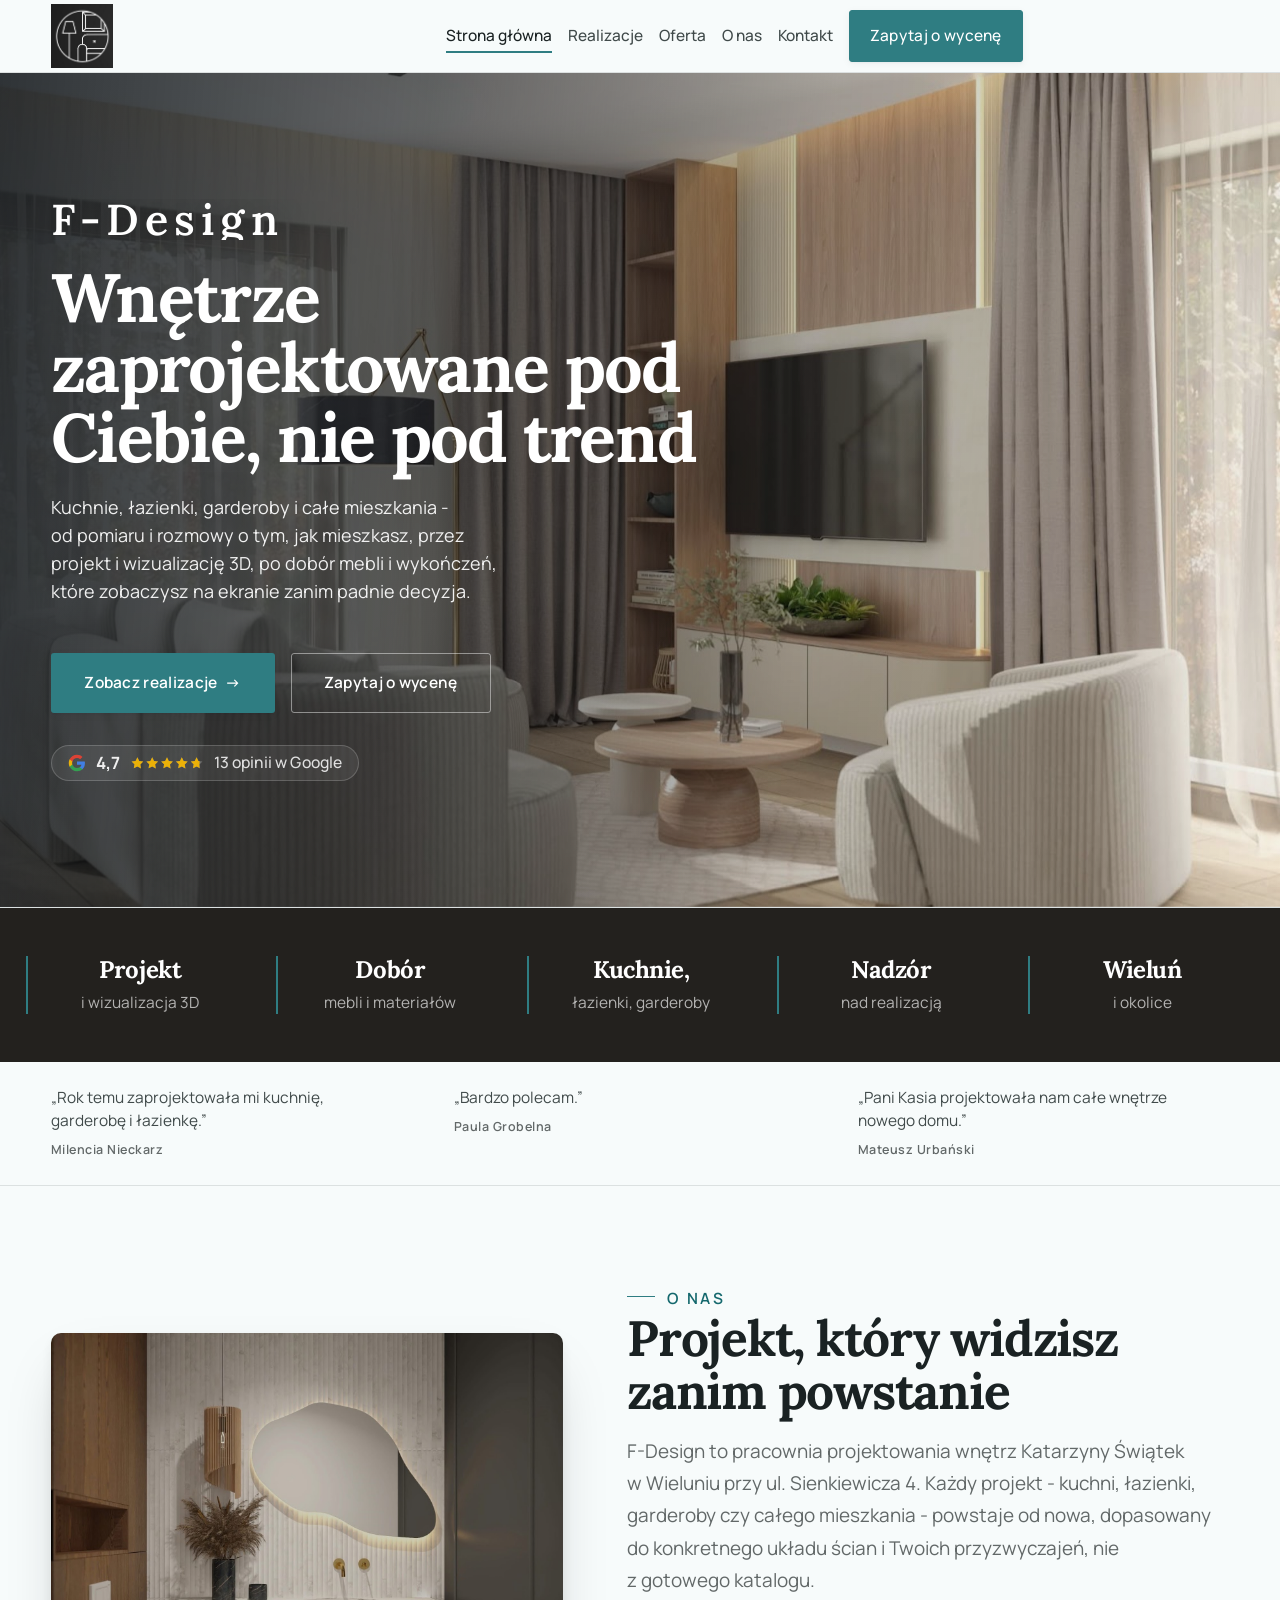
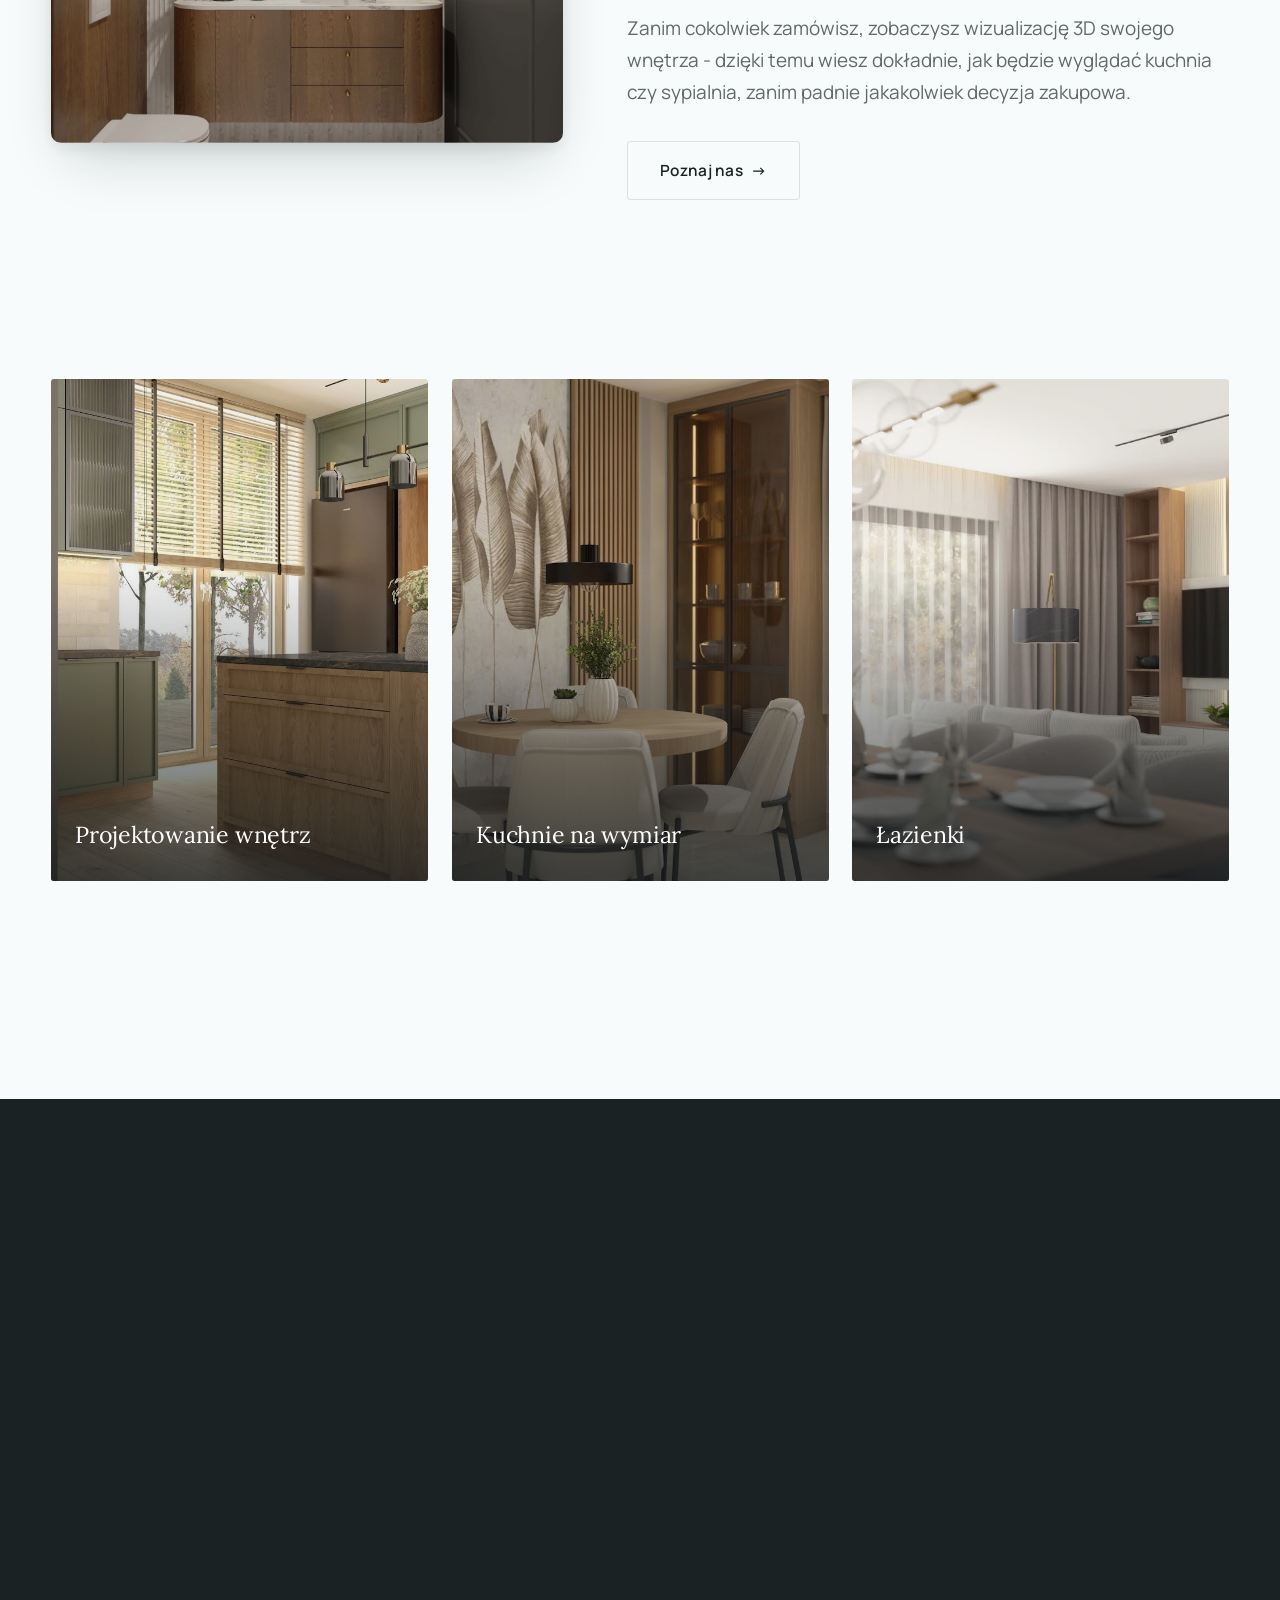
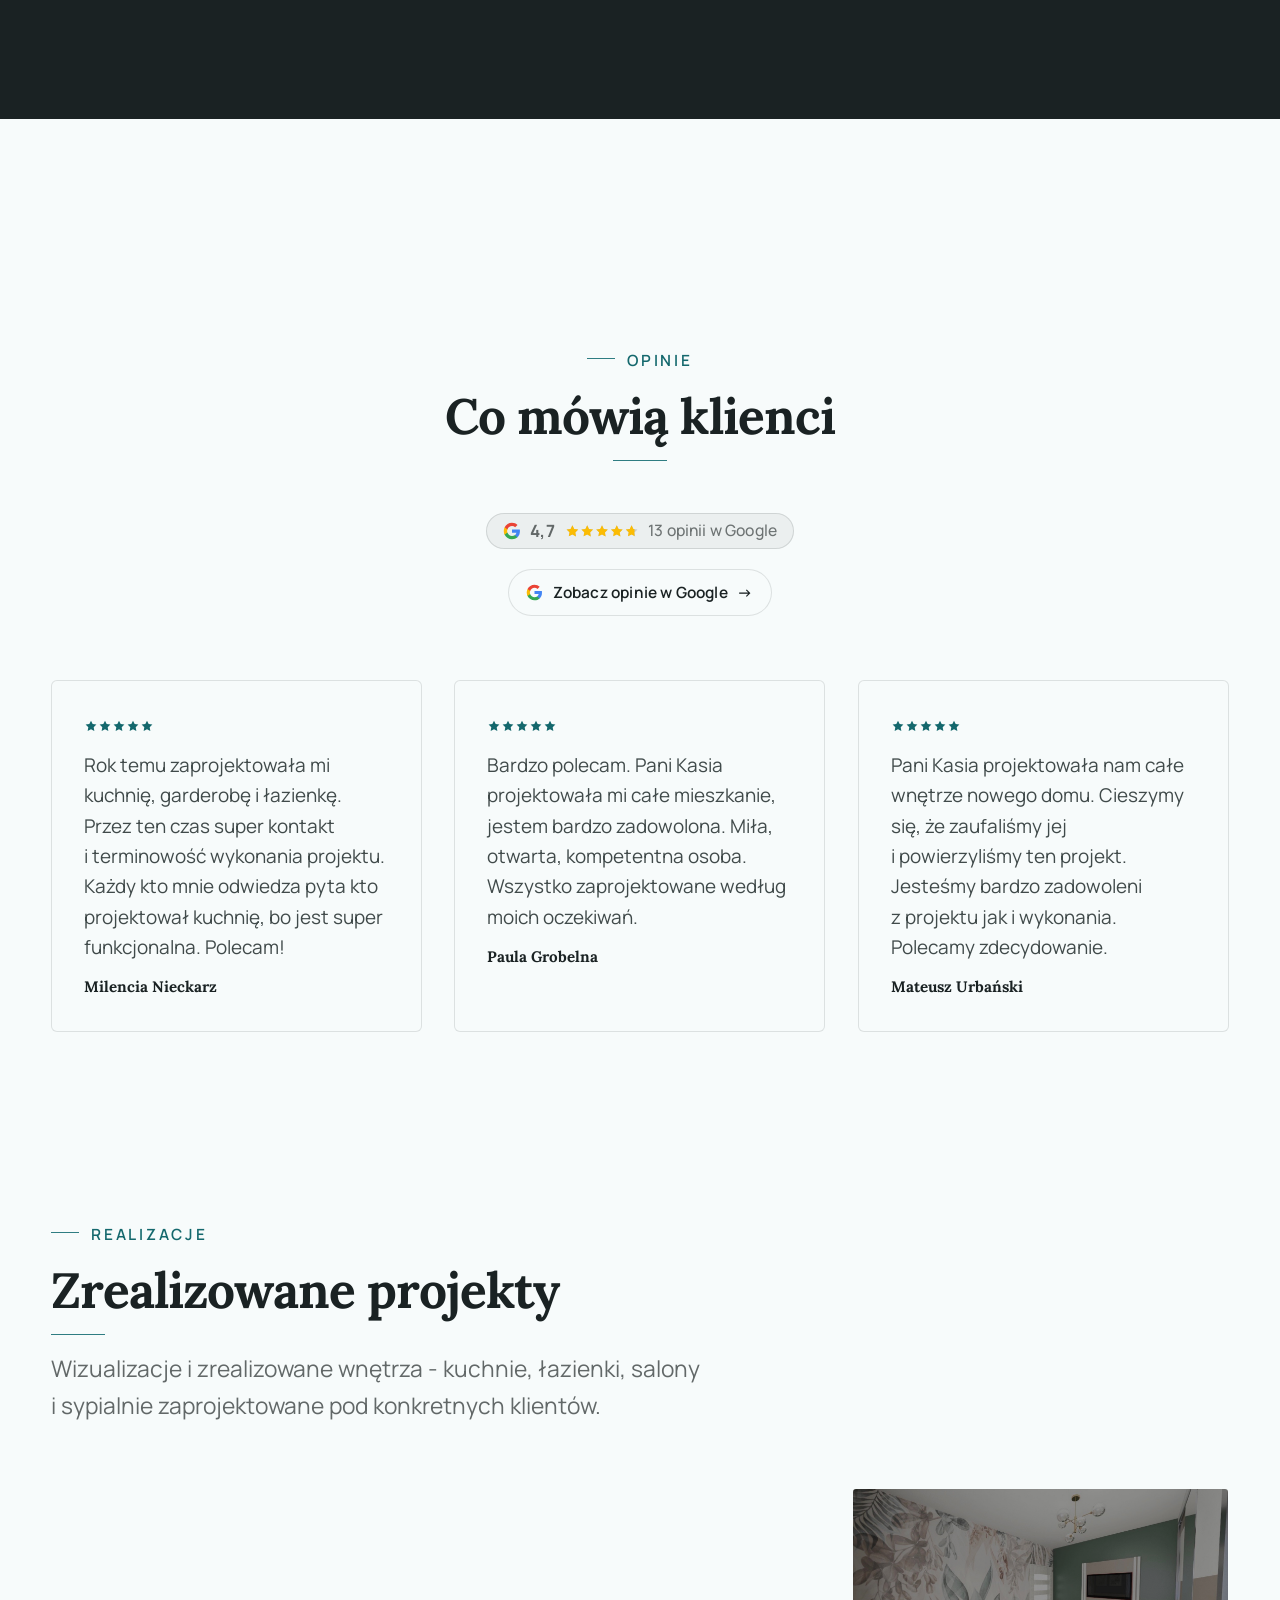
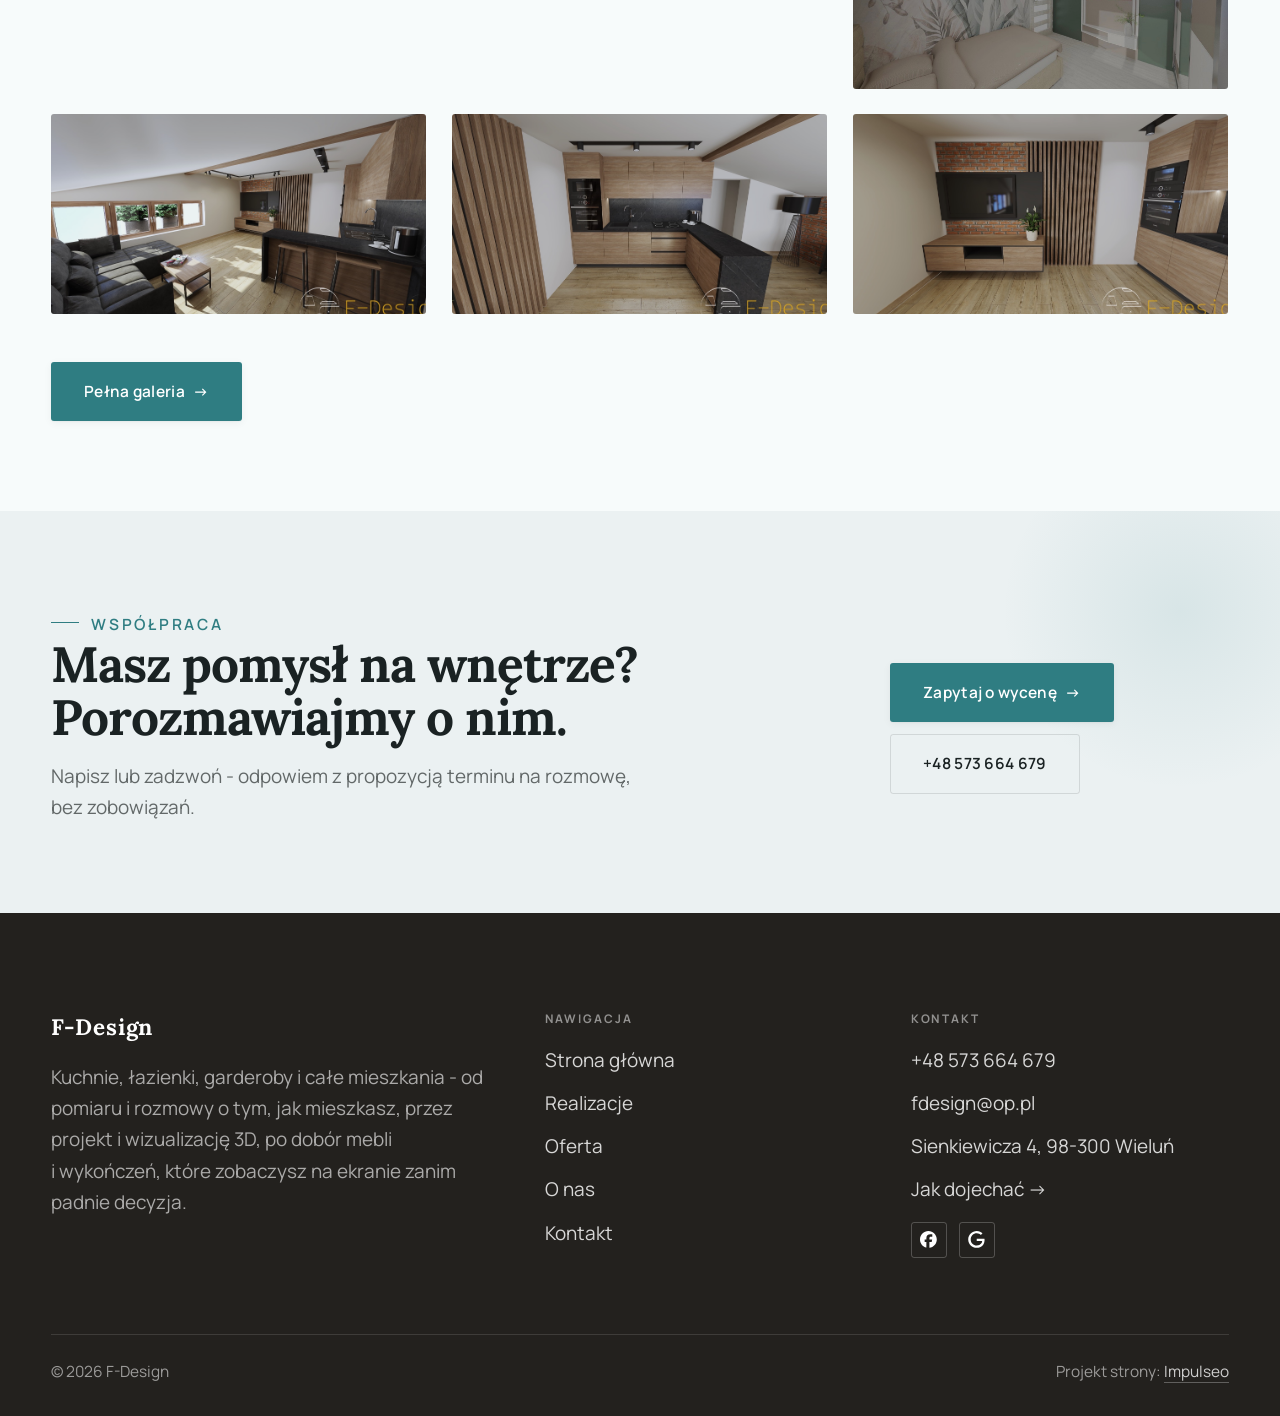
==== commit 75280ea2: "Strona demo: f-design (poprawki po bramkach)" ====
--- a/index.html
+++ b/index.html
@@ -3,25 +3,25 @@
 <head>
 <meta charset="UTF-8">
 <meta name="viewport" content="width=device-width, initial-scale=1.0">
-<title>F-Design - Projektowanie wnętrz · Wieluń</title>
-<meta name="description" content="F-Design Katarzyna Świątek - projektowanie wnętrz w Wieluniu: mieszkania, domy, kuchnie, łazienki. Projekt i wizualizacje 3D przed realizacją. Ocena 4,7 w Google.">
+<title>F-Design - Projektowanie Wnętrz · Wieluń</title>
+<meta name="description" content="F-Design - projektowanie wnętrz w Wieluniu. Kuchnie, łazienki, garderoby i całe mieszkania: projekt, wizualizacja 3D i dobór mebli na wymiar.">
 <link rel="canonical" href="https://kris20032.github.io/f-design/">
 <meta name="robots" content="noindex, nofollow">
 <meta property="og:type" content="website">
 <meta property="og:locale" content="pl_PL">
 <meta property="og:site_name" content="F-Design">
-<meta property="og:title" content="F-Design - Projektowanie wnętrz · Wieluń">
-<meta property="og:description" content="F-Design Katarzyna Świątek - projektowanie wnętrz w Wieluniu: mieszkania, domy, kuchnie, łazienki. Projekt i wizualizacje 3D przed realizacją. Ocena 4,7 w Google.">
+<meta property="og:title" content="F-Design - Projektowanie Wnętrz · Wieluń">
+<meta property="og:description" content="F-Design - projektowanie wnętrz w Wieluniu. Kuchnie, łazienki, garderoby i całe mieszkania: projekt, wizualizacja 3D i dobór mebli na wymiar.">
 <meta property="og:url" content="https://kris20032.github.io/f-design/">
 <meta property="og:image" content="https://kris20032.github.io/f-design/img/og.jpg">
 <meta property="og:image:width" content="1200">
 <meta property="og:image:height" content="630">
 <meta name="twitter:card" content="summary_large_image">
-<script type="application/ld+json">{"@context": "https://schema.org", "@type": "LocalBusiness", "name": "F-Design", "url": "https://kris20032.github.io/f-design/", "telephone": "+48573664679", "image": "https://kris20032.github.io/f-design/img/og.jpg", "areaServed": "Wieluń", "sameAs": ["https://maps.google.com/?cid=18159914813048529041&g_mp=Cidnb29nbGUubWFwcy5wbGFjZXMudjEuUGxhY2VzLlNlYXJjaFRleHQQAhgEIAA", "https://www.facebook.com/p/F-Design-100095255867126/", "https://www.instagram.com/f.design.projektowanie/", "https://www.tiktok.com/@f_design_studio"]}</script>
+<script type="application/ld+json">{"@context": "https://schema.org", "@type": "LocalBusiness", "name": "F-Design", "url": "https://kris20032.github.io/f-design/", "telephone": "+48573664679", "image": "https://kris20032.github.io/f-design/img/og.jpg", "areaServed": "Wieluń", "sameAs": ["https://maps.google.com/?cid=18159914813048529041", "https://www.facebook.com/p/F-Design-100095255867126/"]}</script>
 <link rel="preconnect" href="https://fonts.googleapis.com">
 <link rel="preconnect" href="https://fonts.gstatic.com" crossorigin>
-<link href="https://fonts.googleapis.com/css2?family=Sora:wght@600;700;800&family=Manrope:wght@400;500;600&display=swap" rel="stylesheet">
-<link rel="stylesheet" href="assets/styles.css?v=84494507">
+<link href="https://fonts.googleapis.com/css2?family=Lora:wght@500;600;700&family=Manrope:wght@400;500;600&display=swap" rel="stylesheet">
+<link rel="stylesheet" href="assets/styles.css?v=d3853e9c">
 </head>
 <body>
 
@@ -42,12 +42,12 @@
 
 <main>
 <section class="hero-cine">
-  <img src="img/hero.jpg" fetchpriority="high" data-rotate="img/g1.jpg|img/g3.jpg" alt="F-Design - Wnętrze zaprojektowane, zanim powstanie na miejscu" width="1600" height="1120">
+  <img src="img/hero.jpg" fetchpriority="high" data-rotate="img/g1.jpg|img/g3.jpg" alt="F-Design - Wnętrze zaprojektowane pod Ciebie, nie pod trend" width="1600" height="1120">
   <div class="wrap">
     <div class="hero-copy">
       <div class="brandmark bm-l"><span class="bm-line"><span>F-Design</span></span></div>
-      <h1>Wnętrze zaprojektowane, zanim powstanie na miejscu</h1>
-      <p class="lead">Mieszkanie, dom, kuchnia czy łazienka - projektujemy funkcjonalne wnętrza i pokazujemy je w wizualizacji 3D, zanim zapadnie pierwsza decyzja. Wieluń i okolice.</p>
+      <h1>Wnętrze zaprojektowane pod Ciebie, nie pod trend</h1>
+      <p class="lead">Kuchnie, łazienki, garderoby i całe mieszkania - od pomiaru i rozmowy o tym, jak mieszkasz, przez projekt i wizualizację 3D, po dobór mebli i wykończeń, które zobaczysz na ekranie zanim padnie decyzja.</p>
       <div class="hero-actions">
         <a href="realizacje.html" class="btn btn-accent">Zobacz realizacje <span class="arr">→</span></a>
         <a href="kontakt.html" class="btn btn-ghost btn-on-dark">Zapytaj o wycenę</a>
@@ -56,20 +56,21 @@
     </div>
   </div>
 </section>
-<section class="strip n-4" style="padding-block:0">
+<section class="strip n-5" style="padding-block:0">
   <div class="wrap">
-    <div class="item reveal"><div class="k">Wizualizacje 3D</div><div class="v">przed realizacją</div></div>
-    <div class="item reveal"><div class="k">Kuchnie, łazienki</div><div class="v">całe mieszkania i domy</div></div>
-    <div class="item reveal"><div class="k">Ocena 4,7</div><div class="v">w Google</div></div>
+    <div class="item reveal"><div class="k">Projekt</div><div class="v">i wizualizacja 3D</div></div>
+    <div class="item reveal"><div class="k">Dobór</div><div class="v">mebli i materiałów</div></div>
+    <div class="item reveal"><div class="k">Kuchnie,</div><div class="v">łazienki, garderoby</div></div>
+    <div class="item reveal"><div class="k">Nadzór</div><div class="v">nad realizacją</div></div>
     <div class="item reveal"><div class="k">Wieluń</div><div class="v">i okolice</div></div>
   </div>
 </section>
 <section class="opinie-mini" aria-label="Opinie klientów">
   <div class="wrap">
     <div class="om-row">
-      <div class="om-item reveal"><blockquote>„Bardzo solidna firma.”</blockquote><span class="om-autor">Joanna5 Gurazda</span></div>
+      <div class="om-item reveal"><blockquote>„Rok temu zaprojektowała mi kuchnię, garderobę i łazienkę.”</blockquote><span class="om-autor">Milencia Nieckarz</span></div>
       <div class="om-item reveal"><blockquote>„Bardzo polecam.”</blockquote><span class="om-autor">Paula Grobelna</span></div>
-      <div class="om-item reveal"><blockquote>„Pani Kasia projektowała nam cake wnętrze nowego domu.”</blockquote><span class="om-autor">Mateusz Urbański</span></div>
+      <div class="om-item reveal"><blockquote>„Pani Kasia projektowała nam całe wnętrze nowego domu.”</blockquote><span class="om-autor">Mateusz Urbański</span></div>
     </div>
   </div>
 </section>
@@ -78,9 +79,9 @@
     <div class="split-art reveal"><img src="img/g2.jpg" alt="F-Design - realizacja" loading="lazy" width="1600" height="1778" decoding="async"></div>
     <div class="split-copy reveal">
       <span class="eyebrow">O nas</span>
-      <h2>Katarzyna Świątek i pracownia F-Design</h2>
-      <p class="muted">F-Design prowadzi Katarzyna Świątek, projektantka wnętrz z Wielunia. Pracownia mieści się przy Sienkiewicza 4, gdzie można umówić się na rozmowę o projekcie.</p>
-      <p class="muted">Projekty obejmują kuchnie, łazienki, garderoby i pokoje dziecięce, a także całe mieszkania i domy - od pierwszego pomiaru, przez wizualizacje 3D, po dobór materiałów i mebli gotowy do realizacji.</p>
+      <h2>Projekt, który widzisz zanim powstanie</h2>
+      <p class="muted">F-Design to pracownia projektowania wnętrz Katarzyny Świątek w Wieluniu przy ul. Sienkiewicza 4. Każdy projekt - kuchni, łazienki, garderoby czy całego mieszkania - powstaje od nowa, dopasowany do konkretnego układu ścian i Twoich przyzwyczajeń, nie z gotowego katalogu.</p>
+      <p class="muted">Zanim cokolwiek zamówisz, zobaczysz wizualizację 3D swojego wnętrza - dzięki temu wiesz dokładnie, jak będzie wyglądać kuchnia czy sypialnia, zanim padnie jakakolwiek decyzja zakupowa.</p>
       <a href="o-nas.html" class="btn btn-ghost">Poznaj nas <span class="arr">→</span></a>
     </div>
   </div>
@@ -88,9 +89,9 @@
 <section class="gateways-band">
   <div class="wrap">
     <div class="gateways">
-      <a href="oferta.html" class="gateway reveal"><img src="img/g4.jpg" alt="Projekt wnętrza mieszkania i domu" loading="lazy" width="1600" height="1007" decoding="async"><span class="g-ttl">Projekt wnętrza mieszkania i domu</span></a>
-      <a href="oferta.html" class="gateway reveal"><img src="img/g5.jpg" alt="Projekty kuchni" loading="lazy" width="1600" height="984" decoding="async"><span class="g-ttl">Projekty kuchni</span></a>
-      <a href="oferta.html" class="gateway reveal"><img src="img/g6.jpg" alt="Projekty łazienek" loading="lazy" width="1600" height="900" decoding="async"><span class="g-ttl">Projekty łazienek</span></a>
+      <a href="oferta.html" class="gateway reveal"><img src="img/g4.jpg" alt="Projektowanie wnętrz" loading="lazy" width="1600" height="1007" decoding="async"><span class="g-ttl">Projektowanie wnętrz</span></a>
+      <a href="oferta.html" class="gateway reveal"><img src="img/g5.jpg" alt="Kuchnie na wymiar" loading="lazy" width="1600" height="984" decoding="async"><span class="g-ttl">Kuchnie na wymiar</span></a>
+      <a href="oferta.html" class="gateway reveal"><img src="img/g6.jpg" alt="Łazienki" loading="lazy" width="1600" height="900" decoding="async"><span class="g-ttl">Łazienki</span></a>
     </div>
   </div>
 </section>
@@ -104,11 +105,11 @@
       <h2>Co mówią klienci</h2>
     </div>
     <p class="op-meta reveal"><span class="g-badge"><svg class="gb-ico" viewBox="0 0 24 24" width="18" height="18" aria-hidden="true"><path fill="#4285F4" d="M22.56 12.25c0-.78-.07-1.53-.2-2.25H12v4.26h5.92c-.26 1.37-1.04 2.53-2.21 3.31v2.77h3.57c2.08-1.92 3.28-4.74 3.28-8.09z"/><path fill="#34A853" d="M12 23c2.97 0 5.46-.98 7.28-2.66l-3.57-2.77c-.98.66-2.23 1.06-3.71 1.06-2.86 0-5.29-1.93-6.16-4.53H2.18v2.84C3.99 20.53 7.7 23 12 23z"/><path fill="#FBBC05" d="M5.84 14.09c-.22-.66-.35-1.36-.35-2.09s.13-1.43.35-2.09V7.07H2.18C1.43 8.55 1 10.22 1 12s.43 3.45 1.18 4.93l2.85-2.22.81-.62z"/><path fill="#EA4335" d="M12 5.38c1.62 0 3.06.56 4.21 1.64l3.15-3.15C17.45 2.09 14.97 1 12 1 7.7 1 3.99 3.47 2.18 7.07l3.66 2.84c.87-2.6 3.3-4.53 6.16-4.53z"/></svg><b class="gb-ocena">4,7</b><svg class="gb-stars" viewBox="0 0 90 18" width="74" height="14.8" aria-hidden="true"><g fill="currentColor" opacity=".26"><path transform="translate(0,0)" d="M9 1.6l2.2 4.46 4.92.72-3.56 3.47.84 4.9L9 12.74l-4.4 2.31.84-4.9L1.88 6.68l4.92-.72L9 1.6Z"/><path transform="translate(18,0)" d="M9 1.6l2.2 4.46 4.92.72-3.56 3.47.84 4.9L9 12.74l-4.4 2.31.84-4.9L1.88 6.68l4.92-.72L9 1.6Z"/><path transform="translate(36,0)" d="M9 1.6l2.2 4.46 4.92.72-3.56 3.47.84 4.9L9 12.74l-4.4 2.31.84-4.9L1.88 6.68l4.92-.72L9 1.6Z"/><path transform="translate(54,0)" d="M9 1.6l2.2 4.46 4.92.72-3.56 3.47.84 4.9L9 12.74l-4.4 2.31.84-4.9L1.88 6.68l4.92-.72L9 1.6Z"/><path transform="translate(72,0)" d="M9 1.6l2.2 4.46 4.92.72-3.56 3.47.84 4.9L9 12.74l-4.4 2.31.84-4.9L1.88 6.68l4.92-.72L9 1.6Z"/></g><clipPath id="gs940"><rect x="0" y="0" width="84.6" height="18"/></clipPath><g fill="#FBBC04" clip-path="url(#gs940)"><path transform="translate(0,0)" d="M9 1.6l2.2 4.46 4.92.72-3.56 3.47.84 4.9L9 12.74l-4.4 2.31.84-4.9L1.88 6.68l4.92-.72L9 1.6Z"/><path transform="translate(18,0)" d="M9 1.6l2.2 4.46 4.92.72-3.56 3.47.84 4.9L9 12.74l-4.4 2.31.84-4.9L1.88 6.68l4.92-.72L9 1.6Z"/><path transform="translate(36,0)" d="M9 1.6l2.2 4.46 4.92.72-3.56 3.47.84 4.9L9 12.74l-4.4 2.31.84-4.9L1.88 6.68l4.92-.72L9 1.6Z"/><path transform="translate(54,0)" d="M9 1.6l2.2 4.46 4.92.72-3.56 3.47.84 4.9L9 12.74l-4.4 2.31.84-4.9L1.88 6.68l4.92-.72L9 1.6Z"/><path transform="translate(72,0)" d="M9 1.6l2.2 4.46 4.92.72-3.56 3.47.84 4.9L9 12.74l-4.4 2.31.84-4.9L1.88 6.68l4.92-.72L9 1.6Z"/></g></svg><span class="gb-txt">13 opinii w Google</span></span></p>
-    <p class="op-meta reveal"><a class="op-google" href="https://maps.google.com/?cid=18159914813048529041&amp;g_mp=Cidnb29nbGUubWFwcy5wbGFjZXMudjEuUGxhY2VzLlNlYXJjaFRleHQQAhgEIAA" target="_blank" rel="noopener"><svg class="op-g-ico" viewBox="0 0 24 24" width="17" height="17" aria-hidden="true"><path fill="#4285F4" d="M22.56 12.25c0-.78-.07-1.53-.2-2.25H12v4.26h5.92c-.26 1.37-1.04 2.53-2.21 3.31v2.77h3.57c2.08-1.92 3.28-4.74 3.28-8.09z"/><path fill="#34A853" d="M12 23c2.97 0 5.46-.98 7.28-2.66l-3.57-2.77c-.98.66-2.23 1.06-3.71 1.06-2.86 0-5.29-1.93-6.16-4.53H2.18v2.84C3.99 20.53 7.7 23 12 23z"/><path fill="#FBBC05" d="M5.84 14.09c-.22-.66-.35-1.36-.35-2.09s.13-1.43.35-2.09V7.07H2.18C1.43 8.55 1 10.22 1 12s.43 3.45 1.18 4.93l2.85-2.22.81-.62z"/><path fill="#EA4335" d="M12 5.38c1.62 0 3.06.56 4.21 1.64l3.15-3.15C17.45 2.09 14.97 1 12 1 7.7 1 3.99 3.47 2.18 7.07l3.66 2.84c.87-2.6 3.3-4.53 6.16-4.53z"/></svg><span>Zobacz opinie w Google</span><span class="arr">→</span></a></p>
+    <p class="op-meta reveal"><a class="op-google" href="https://maps.google.com/?cid=18159914813048529041" target="_blank" rel="noopener"><svg class="op-g-ico" viewBox="0 0 24 24" width="17" height="17" aria-hidden="true"><path fill="#4285F4" d="M22.56 12.25c0-.78-.07-1.53-.2-2.25H12v4.26h5.92c-.26 1.37-1.04 2.53-2.21 3.31v2.77h3.57c2.08-1.92 3.28-4.74 3.28-8.09z"/><path fill="#34A853" d="M12 23c2.97 0 5.46-.98 7.28-2.66l-3.57-2.77c-.98.66-2.23 1.06-3.71 1.06-2.86 0-5.29-1.93-6.16-4.53H2.18v2.84C3.99 20.53 7.7 23 12 23z"/><path fill="#FBBC05" d="M5.84 14.09c-.22-.66-.35-1.36-.35-2.09s.13-1.43.35-2.09V7.07H2.18C1.43 8.55 1 10.22 1 12s.43 3.45 1.18 4.93l2.85-2.22.81-.62z"/><path fill="#EA4335" d="M12 5.38c1.62 0 3.06.56 4.21 1.64l3.15-3.15C17.45 2.09 14.97 1 12 1 7.7 1 3.99 3.47 2.18 7.07l3.66 2.84c.87-2.6 3.3-4.53 6.16-4.53z"/></svg><span>Zobacz opinie w Google</span><span class="arr">→</span></a></p>
     <div class="opinie-grid">
-      <figure class="op-card reveal"><span class="op-star"><svg class="ico-star" width="14" height="14" viewBox="0 0 24 24" style="vertical-align:-2px" aria-hidden="true"><path d="M12 2.8l2.85 5.8 6.4.93-4.63 4.5 1.1 6.37L12 17.4l-5.72 3 1.1-6.37-4.63-4.5 6.4-.93L12 2.8Z" fill="currentColor"/></svg><svg class="ico-star" width="14" height="14" viewBox="0 0 24 24" style="vertical-align:-2px" aria-hidden="true"><path d="M12 2.8l2.85 5.8 6.4.93-4.63 4.5 1.1 6.37L12 17.4l-5.72 3 1.1-6.37-4.63-4.5 6.4-.93L12 2.8Z" fill="currentColor"/></svg><svg class="ico-star" width="14" height="14" viewBox="0 0 24 24" style="vertical-align:-2px" aria-hidden="true"><path d="M12 2.8l2.85 5.8 6.4.93-4.63 4.5 1.1 6.37L12 17.4l-5.72 3 1.1-6.37-4.63-4.5 6.4-.93L12 2.8Z" fill="currentColor"/></svg><svg class="ico-star" width="14" height="14" viewBox="0 0 24 24" style="vertical-align:-2px" aria-hidden="true"><path d="M12 2.8l2.85 5.8 6.4.93-4.63 4.5 1.1 6.37L12 17.4l-5.72 3 1.1-6.37-4.63-4.5 6.4-.93L12 2.8Z" fill="currentColor"/></svg><svg class="ico-star" width="14" height="14" viewBox="0 0 24 24" style="vertical-align:-2px" aria-hidden="true"><path d="M12 2.8l2.85 5.8 6.4.93-4.63 4.5 1.1 6.37L12 17.4l-5.72 3 1.1-6.37-4.63-4.5 6.4-.93L12 2.8Z" fill="currentColor"/></svg></span><blockquote>Bardzo solidna firma. Piękne projekty i szybka realizacja. Bezproblemowy kontakt. Pani Kasia realizowała nam projekt kuchni, łazienki oraz garderoby. Wszystko pięknie wygląda i super funkcjonuje. 8 gwiazdek !!!</blockquote><span class="op-autor">Joanna5 Gurazda</span></figure>
-      <figure class="op-card reveal"><span class="op-star"><svg class="ico-star" width="14" height="14" viewBox="0 0 24 24" style="vertical-align:-2px" aria-hidden="true"><path d="M12 2.8l2.85 5.8 6.4.93-4.63 4.5 1.1 6.37L12 17.4l-5.72 3 1.1-6.37-4.63-4.5 6.4-.93L12 2.8Z" fill="currentColor"/></svg><svg class="ico-star" width="14" height="14" viewBox="0 0 24 24" style="vertical-align:-2px" aria-hidden="true"><path d="M12 2.8l2.85 5.8 6.4.93-4.63 4.5 1.1 6.37L12 17.4l-5.72 3 1.1-6.37-4.63-4.5 6.4-.93L12 2.8Z" fill="currentColor"/></svg><svg class="ico-star" width="14" height="14" viewBox="0 0 24 24" style="vertical-align:-2px" aria-hidden="true"><path d="M12 2.8l2.85 5.8 6.4.93-4.63 4.5 1.1 6.37L12 17.4l-5.72 3 1.1-6.37-4.63-4.5 6.4-.93L12 2.8Z" fill="currentColor"/></svg><svg class="ico-star" width="14" height="14" viewBox="0 0 24 24" style="vertical-align:-2px" aria-hidden="true"><path d="M12 2.8l2.85 5.8 6.4.93-4.63 4.5 1.1 6.37L12 17.4l-5.72 3 1.1-6.37-4.63-4.5 6.4-.93L12 2.8Z" fill="currentColor"/></svg><svg class="ico-star" width="14" height="14" viewBox="0 0 24 24" style="vertical-align:-2px" aria-hidden="true"><path d="M12 2.8l2.85 5.8 6.4.93-4.63 4.5 1.1 6.37L12 17.4l-5.72 3 1.1-6.37-4.63-4.5 6.4-.93L12 2.8Z" fill="currentColor"/></svg></span><blockquote>Bardzo polecam. Pani Kasia projektowała mi całe mieszkanie, jestem bardzo zadowolona. Miła, otwarta, kompetentna osoba. Wszystko zaprojektowane według moich oczekiwań. Polecam współpracę z tą firmą.</blockquote><span class="op-autor">Paula Grobelna</span></figure>
-      <figure class="op-card reveal"><span class="op-star"><svg class="ico-star" width="14" height="14" viewBox="0 0 24 24" style="vertical-align:-2px" aria-hidden="true"><path d="M12 2.8l2.85 5.8 6.4.93-4.63 4.5 1.1 6.37L12 17.4l-5.72 3 1.1-6.37-4.63-4.5 6.4-.93L12 2.8Z" fill="currentColor"/></svg><svg class="ico-star" width="14" height="14" viewBox="0 0 24 24" style="vertical-align:-2px" aria-hidden="true"><path d="M12 2.8l2.85 5.8 6.4.93-4.63 4.5 1.1 6.37L12 17.4l-5.72 3 1.1-6.37-4.63-4.5 6.4-.93L12 2.8Z" fill="currentColor"/></svg><svg class="ico-star" width="14" height="14" viewBox="0 0 24 24" style="vertical-align:-2px" aria-hidden="true"><path d="M12 2.8l2.85 5.8 6.4.93-4.63 4.5 1.1 6.37L12 17.4l-5.72 3 1.1-6.37-4.63-4.5 6.4-.93L12 2.8Z" fill="currentColor"/></svg><svg class="ico-star" width="14" height="14" viewBox="0 0 24 24" style="vertical-align:-2px" aria-hidden="true"><path d="M12 2.8l2.85 5.8 6.4.93-4.63 4.5 1.1 6.37L12 17.4l-5.72 3 1.1-6.37-4.63-4.5 6.4-.93L12 2.8Z" fill="currentColor"/></svg><svg class="ico-star" width="14" height="14" viewBox="0 0 24 24" style="vertical-align:-2px" aria-hidden="true"><path d="M12 2.8l2.85 5.8 6.4.93-4.63 4.5 1.1 6.37L12 17.4l-5.72 3 1.1-6.37-4.63-4.5 6.4-.93L12 2.8Z" fill="currentColor"/></svg></span><blockquote>Pani Kasia projektowała nam cake wnętrze nowego domu. Cieszymy się że zaufaliśmy jej i powierzyliśmy ten projekt. Jesteśmy bardzo zadowoleni z projektu jak i wykonania. Polecamy zdecydowanie.</blockquote><span class="op-autor">Mateusz Urbański</span></figure>
+      <figure class="op-card reveal"><span class="op-star"><svg class="ico-star" width="14" height="14" viewBox="0 0 24 24" style="vertical-align:-2px" aria-hidden="true"><path d="M12 2.8l2.85 5.8 6.4.93-4.63 4.5 1.1 6.37L12 17.4l-5.72 3 1.1-6.37-4.63-4.5 6.4-.93L12 2.8Z" fill="currentColor"/></svg><svg class="ico-star" width="14" height="14" viewBox="0 0 24 24" style="vertical-align:-2px" aria-hidden="true"><path d="M12 2.8l2.85 5.8 6.4.93-4.63 4.5 1.1 6.37L12 17.4l-5.72 3 1.1-6.37-4.63-4.5 6.4-.93L12 2.8Z" fill="currentColor"/></svg><svg class="ico-star" width="14" height="14" viewBox="0 0 24 24" style="vertical-align:-2px" aria-hidden="true"><path d="M12 2.8l2.85 5.8 6.4.93-4.63 4.5 1.1 6.37L12 17.4l-5.72 3 1.1-6.37-4.63-4.5 6.4-.93L12 2.8Z" fill="currentColor"/></svg><svg class="ico-star" width="14" height="14" viewBox="0 0 24 24" style="vertical-align:-2px" aria-hidden="true"><path d="M12 2.8l2.85 5.8 6.4.93-4.63 4.5 1.1 6.37L12 17.4l-5.72 3 1.1-6.37-4.63-4.5 6.4-.93L12 2.8Z" fill="currentColor"/></svg><svg class="ico-star" width="14" height="14" viewBox="0 0 24 24" style="vertical-align:-2px" aria-hidden="true"><path d="M12 2.8l2.85 5.8 6.4.93-4.63 4.5 1.1 6.37L12 17.4l-5.72 3 1.1-6.37-4.63-4.5 6.4-.93L12 2.8Z" fill="currentColor"/></svg></span><blockquote>Rok temu zaprojektowała mi kuchnię, garderobę i łazienkę. Przez ten czas super kontakt i terminowość wykonania projektu. Każdy kto mnie odwiedza pyta kto projektował kuchnię, bo jest super funkcjonalna. Polecam!</blockquote><span class="op-autor">Milencia Nieckarz</span></figure>
+      <figure class="op-card reveal"><span class="op-star"><svg class="ico-star" width="14" height="14" viewBox="0 0 24 24" style="vertical-align:-2px" aria-hidden="true"><path d="M12 2.8l2.85 5.8 6.4.93-4.63 4.5 1.1 6.37L12 17.4l-5.72 3 1.1-6.37-4.63-4.5 6.4-.93L12 2.8Z" fill="currentColor"/></svg><svg class="ico-star" width="14" height="14" viewBox="0 0 24 24" style="vertical-align:-2px" aria-hidden="true"><path d="M12 2.8l2.85 5.8 6.4.93-4.63 4.5 1.1 6.37L12 17.4l-5.72 3 1.1-6.37-4.63-4.5 6.4-.93L12 2.8Z" fill="currentColor"/></svg><svg class="ico-star" width="14" height="14" viewBox="0 0 24 24" style="vertical-align:-2px" aria-hidden="true"><path d="M12 2.8l2.85 5.8 6.4.93-4.63 4.5 1.1 6.37L12 17.4l-5.72 3 1.1-6.37-4.63-4.5 6.4-.93L12 2.8Z" fill="currentColor"/></svg><svg class="ico-star" width="14" height="14" viewBox="0 0 24 24" style="vertical-align:-2px" aria-hidden="true"><path d="M12 2.8l2.85 5.8 6.4.93-4.63 4.5 1.1 6.37L12 17.4l-5.72 3 1.1-6.37-4.63-4.5 6.4-.93L12 2.8Z" fill="currentColor"/></svg><svg class="ico-star" width="14" height="14" viewBox="0 0 24 24" style="vertical-align:-2px" aria-hidden="true"><path d="M12 2.8l2.85 5.8 6.4.93-4.63 4.5 1.1 6.37L12 17.4l-5.72 3 1.1-6.37-4.63-4.5 6.4-.93L12 2.8Z" fill="currentColor"/></svg></span><blockquote>Bardzo polecam. Pani Kasia projektowała mi całe mieszkanie, jestem bardzo zadowolona. Miła, otwarta, kompetentna osoba. Wszystko zaprojektowane według moich oczekiwań.</blockquote><span class="op-autor">Paula Grobelna</span></figure>
+      <figure class="op-card reveal"><span class="op-star"><svg class="ico-star" width="14" height="14" viewBox="0 0 24 24" style="vertical-align:-2px" aria-hidden="true"><path d="M12 2.8l2.85 5.8 6.4.93-4.63 4.5 1.1 6.37L12 17.4l-5.72 3 1.1-6.37-4.63-4.5 6.4-.93L12 2.8Z" fill="currentColor"/></svg><svg class="ico-star" width="14" height="14" viewBox="0 0 24 24" style="vertical-align:-2px" aria-hidden="true"><path d="M12 2.8l2.85 5.8 6.4.93-4.63 4.5 1.1 6.37L12 17.4l-5.72 3 1.1-6.37-4.63-4.5 6.4-.93L12 2.8Z" fill="currentColor"/></svg><svg class="ico-star" width="14" height="14" viewBox="0 0 24 24" style="vertical-align:-2px" aria-hidden="true"><path d="M12 2.8l2.85 5.8 6.4.93-4.63 4.5 1.1 6.37L12 17.4l-5.72 3 1.1-6.37-4.63-4.5 6.4-.93L12 2.8Z" fill="currentColor"/></svg><svg class="ico-star" width="14" height="14" viewBox="0 0 24 24" style="vertical-align:-2px" aria-hidden="true"><path d="M12 2.8l2.85 5.8 6.4.93-4.63 4.5 1.1 6.37L12 17.4l-5.72 3 1.1-6.37-4.63-4.5 6.4-.93L12 2.8Z" fill="currentColor"/></svg><svg class="ico-star" width="14" height="14" viewBox="0 0 24 24" style="vertical-align:-2px" aria-hidden="true"><path d="M12 2.8l2.85 5.8 6.4.93-4.63 4.5 1.1 6.37L12 17.4l-5.72 3 1.1-6.37-4.63-4.5 6.4-.93L12 2.8Z" fill="currentColor"/></svg></span><blockquote>Pani Kasia projektowała nam całe wnętrze nowego domu. Cieszymy się, że zaufaliśmy jej i powierzyliśmy ten projekt. Jesteśmy bardzo zadowoleni z projektu jak i wykonania. Polecamy zdecydowanie.</blockquote><span class="op-autor">Mateusz Urbański</span></figure>
     </div>
   </div>
 </section>
@@ -117,11 +118,11 @@
     <div class="head reveal">
       <span class="eyebrow">Realizacje</span>
       <h2>Zrealizowane projekty</h2>
-      <p>Wybrane wnętrza zaprojektowane dla klientów z Wielunia i okolic - od pierwszej koncepcji po gotowe pomieszczenie.</p>
+      <p>Wizualizacje i zrealizowane wnętrza - kuchnie, łazienki, salony i sypialnie zaprojektowane pod konkretnych klientów.</p>
     </div>
     <div class="gallery">
-      <div class="tile t-two3 reveal"><img src="img/g7.jpg" alt="F-Design" loading="lazy" width="1280" height="720" decoding="async"></div>
-      <div class="tile t-third reveal"><img src="img/g8.jpg" alt="F-Design" loading="lazy" width="1280" height="720" decoding="async"></div>
+      <div class="tile t-two3 reveal"><img src="img/g7.jpg" alt="F-Design" loading="lazy" width="1600" height="900" decoding="async"></div>
+      <div class="tile t-third reveal"><img src="img/g8.jpg" alt="F-Design" loading="lazy" width="1600" height="900" decoding="async"></div>
       <div class="tile t-third reveal"><img src="img/g10.jpg" alt="F-Design" loading="lazy" width="1920" height="1080" decoding="async"></div>
       <div class="tile t-third reveal"><img src="img/g11.jpg" alt="F-Design" loading="lazy" width="1920" height="1080" decoding="async"></div>
       <div class="tile t-third reveal"><img src="img/g12.jpg" alt="F-Design" loading="lazy" width="1920" height="1080" decoding="async"></div>
@@ -133,8 +134,8 @@
   <div class="wrap">
     <div class="reveal">
       <span class="eyebrow">Współpraca</span>
-      <h2>Zacznijmy od krótkiej rozmowy.</h2>
-      <p>Napisz lub zadzwoń - powiem, co i jak, bez zobowiązań.</p>
+      <h2>Masz pomysł na wnętrze? Porozmawiajmy o nim.</h2>
+      <p>Napisz lub zadzwoń - odpowiem z propozycją terminu na rozmowę, bez zobowiązań.</p>
     </div>
     <div class="cta-actions reveal">
       <a href="kontakt.html" class="btn btn-light">Zapytaj o wycenę <span class="arr">→</span></a>
@@ -149,7 +150,7 @@
     <div class="foot-grid">
       <div class="foot-brand">
         <div class="name">F-Design</div>
-        <p>Mieszkanie, dom, kuchnia czy łazienka - projektujemy funkcjonalne wnętrza i pokazujemy je w wizualizacji 3D, zanim zapadnie pierwsza decyzja. Wieluń i okolice.</p>
+        <p>Kuchnie, łazienki, garderoby i całe mieszkania - od pomiaru i rozmowy o tym, jak mieszkasz, przez projekt i wizualizację 3D, po dobór mebli i wykończeń, które zobaczysz na ekranie zanim padnie decyzja.</p>
       </div>
       <div class="foot-col">
         <h4>Nawigacja</h4>
@@ -164,12 +165,10 @@
         <a href="tel:+48573664679">+48 573 664 679</a>
         <a href="mailto:fdesign@op.pl">fdesign@op.pl</a>
         <p>Sienkiewicza 4, 98-300 Wieluń</p>
-        <a href="https://maps.google.com/?cid=18159914813048529041&g_mp=Cidnb29nbGUubWFwcy5wbGFjZXMudjEuUGxhY2VzLlNlYXJjaFRleHQQAhgEIAA" target="_blank" rel="noopener">Jak dojechać →</a>
+        <a href="https://maps.google.com/?cid=18159914813048529041" target="_blank" rel="noopener">Jak dojechać →</a>
       <div class="foot-soc">
         <a class="soc" href="https://www.facebook.com/p/F-Design-100095255867126/" target="_blank" rel="noopener" aria-label="Facebook - F-Design"><svg viewBox="0 0 24 24" aria-hidden="true" focusable="false"><path d="M9.101 23.691v-7.98H6.627v-3.667h2.474v-1.58c0-4.085 1.848-5.978 5.858-5.978.401 0 .955.042 1.468.103a8.68 8.68 0 0 1 1.141.195v3.325a8.623 8.623 0 0 0-.653-.036 26.805 26.805 0 0 0-.733-.009c-.707 0-1.259.096-1.675.309a1.686 1.686 0 0 0-.679.622c-.258.42-.374.995-.374 1.752v1.297h3.919l-.386 2.103-.287 1.564h-3.246v8.245C19.396 23.238 24 18.179 24 12.044c0-6.627-5.373-12-12-12s-12 5.373-12 12c0 5.628 3.874 10.35 9.101 11.647Z" fill="currentColor"/></svg></a>
-        <a class="soc" href="https://www.instagram.com/f.design.projektowanie/" target="_blank" rel="noopener" aria-label="Instagram - F-Design"><svg viewBox="0 0 24 24" aria-hidden="true" focusable="false"><path d="M7.0301.084c-1.2768.0602-2.1487.264-2.911.5634-.7888.3075-1.4575.72-2.1228 1.3877-.6652.6677-1.075 1.3368-1.3802 2.127-.2954.7638-.4956 1.6365-.552 2.914-.0564 1.2775-.0689 1.6882-.0626 4.947.0062 3.2586.0206 3.6671.0825 4.9473.061 1.2765.264 2.1482.5635 2.9107.308.7889.72 1.4573 1.388 2.1228.6679.6655 1.3365 1.0743 2.1285 1.38.7632.295 1.6361.4961 2.9134.552 1.2773.056 1.6884.069 4.9462.0627 3.2578-.0062 3.668-.0207 4.9478-.0814 1.28-.0607 2.147-.2652 2.9098-.5633.7889-.3086 1.4578-.72 2.1228-1.3881.665-.6682 1.0745-1.3378 1.3795-2.1284.2957-.7632.4966-1.636.552-2.9124.056-1.2809.0692-1.6898.063-4.948-.0063-3.2583-.021-3.6668-.0817-4.9465-.0607-1.2797-.264-2.1487-.5633-2.9117-.3084-.7889-.72-1.4568-1.3876-2.1228C21.2982 1.33 20.628.9208 19.8378.6165 19.074.321 18.2017.1197 16.9244.0645 15.6471.0093 15.236-.005 11.977.0014 8.718.0076 8.31.0215 7.0301.0839m.1402 21.6932c-1.17-.0509-1.8053-.2453-2.2287-.408-.5606-.216-.96-.4771-1.3819-.895-.422-.4178-.6811-.8186-.9-1.378-.1644-.4234-.3624-1.058-.4171-2.228-.0595-1.2645-.072-1.6442-.079-4.848-.007-3.2037.0053-3.583.0607-4.848.05-1.169.2456-1.805.408-2.2282.216-.5613.4762-.96.895-1.3816.4188-.4217.8184-.6814 1.3783-.9003.423-.1651 1.0575-.3614 2.227-.4171 1.2655-.06 1.6447-.072 4.848-.079 3.2033-.007 3.5835.005 4.8495.0608 1.169.0508 1.8053.2445 2.228.408.5608.216.96.4754 1.3816.895.4217.4194.6816.8176.9005 1.3787.1653.4217.3617 1.056.4169 2.2263.0602 1.2655.0739 1.645.0796 4.848.0058 3.203-.0055 3.5834-.061 4.848-.051 1.17-.245 1.8055-.408 2.2294-.216.5604-.4763.96-.8954 1.3814-.419.4215-.8181.6811-1.3783.9-.4224.1649-1.0577.3617-2.2262.4174-1.2656.0595-1.6448.072-4.8493.079-3.2045.007-3.5825-.006-4.848-.0608M16.953 5.5864A1.44 1.44 0 1 0 18.39 4.144a1.44 1.44 0 0 0-1.437 1.4424M5.8385 12.012c.0067 3.4032 2.7706 6.1557 6.173 6.1493 3.4026-.0065 6.157-2.7701 6.1506-6.1733-.0065-3.4032-2.771-6.1565-6.174-6.1498-3.403.0067-6.156 2.771-6.1496 6.1738M8 12.0077a4 4 0 1 1 4.008 3.9921A3.9996 3.9996 0 0 1 8 12.0077" fill="currentColor"/></svg></a>
-        <a class="soc" href="https://maps.google.com/?cid=18159914813048529041&g_mp=Cidnb29nbGUubWFwcy5wbGFjZXMudjEuUGxhY2VzLlNlYXJjaFRleHQQAhgEIAA" target="_blank" rel="noopener" aria-label="Google - F-Design"><svg viewBox="0 0 24 24" aria-hidden="true" focusable="false"><path d="M12.48 10.92v3.28h7.84c-.24 1.84-.853 3.187-1.787 4.133-1.147 1.147-2.933 2.4-6.053 2.4-4.827 0-8.6-3.893-8.6-8.72s3.773-8.72 8.6-8.72c2.6 0 4.507 1.027 5.907 2.347l2.307-2.307C18.747 1.44 16.133 0 12.48 0 5.867 0 .307 5.387.307 12s5.56 12 12.173 12c3.573 0 6.267-1.173 8.373-3.36 2.16-2.16 2.84-5.213 2.84-7.667 0-.76-.053-1.467-.173-2.053H12.48z" fill="currentColor"/></svg></a>
-        <a class="soc" href="https://www.tiktok.com/@f_design_studio" target="_blank" rel="noopener" aria-label="TikTok - F-Design"><svg viewBox="0 0 24 24" aria-hidden="true" focusable="false"><path d="M12.525.02c1.31-.02 2.61-.01 3.91-.02.08 1.53.63 3.09 1.75 4.17 1.12 1.11 2.7 1.62 4.24 1.79v4.03c-1.44-.05-2.89-.35-4.2-.97-.57-.26-1.1-.59-1.62-.93-.01 2.92.01 5.84-.02 8.75-.08 1.4-.54 2.79-1.35 3.94-1.31 1.92-3.58 3.17-5.91 3.21-1.43.08-2.86-.31-4.08-1.03-2.02-1.19-3.44-3.37-3.65-5.71-.02-.5-.03-1-.01-1.49.18-1.9 1.12-3.72 2.58-4.96 1.66-1.44 3.98-2.13 6.15-1.72.02 1.48-.04 2.96-.04 4.44-.99-.32-2.15-.23-3.02.37-.63.41-1.11 1.04-1.36 1.75-.21.51-.15 1.07-.14 1.61.24 1.64 1.82 3.02 3.5 2.87 1.12-.01 2.19-.66 2.77-1.61.19-.33.4-.67.41-1.06.1-1.79.06-3.57.07-5.36.01-4.03-.01-8.05.02-12.07z" fill="currentColor"/></svg></a>
+        <a class="soc" href="https://maps.google.com/?cid=18159914813048529041" target="_blank" rel="noopener" aria-label="Google - F-Design"><svg viewBox="0 0 24 24" aria-hidden="true" focusable="false"><path d="M12.48 10.92v3.28h7.84c-.24 1.84-.853 3.187-1.787 4.133-1.147 1.147-2.933 2.4-6.053 2.4-4.827 0-8.6-3.893-8.6-8.72s3.773-8.72 8.6-8.72c2.6 0 4.507 1.027 5.907 2.347l2.307-2.307C18.747 1.44 16.133 0 12.48 0 5.867 0 .307 5.387.307 12s5.56 12 12.173 12c3.573 0 6.267-1.173 8.373-3.36 2.16-2.16 2.84-5.213 2.84-7.667 0-.76-.053-1.467-.173-2.053H12.48z" fill="currentColor"/></svg></a>
       </div>
       </div>
     </div>
--- a/assets/styles.css
+++ b/assets/styles.css
@@ -6,17 +6,17 @@
 
 :root{
   /* PALETA — jasna, architektoniczna, chłodna */
-  --paper:#f7f6f3;          /* główne tło */
-  --paper-2:#e9e7e1;        /* sekcje alternatywne (chłodny jasny szary) */
-  --paper-3:#e9e7e1;        /* delikatne wypełnienia */
-  --ink:#1f1d1a;            /* tekst główny — chłodny grafit */
-  --ink-soft:#46423b;       /* nagłówki drugorzędne */
-  --muted:#888178;          /* tekst poboczny */
-  --line:rgba(31,29,26,.12);/* hairline */
-  --accent:#a86f3e;         /* stonowany petrol-slate — jedyny akcent */
-  --accent-d:#855526;
-  --accent-soft:rgba(168,111,62,.10);
-  --dark:#1f1d1a;           /* sekcje ciemne (stopka/CTA) */
+  --paper:#F3F1EC;          /* główne tło */
+  --paper-2:#E6E3DB;        /* sekcje alternatywne (chłodny jasny szary) */
+  --paper-3:#E6E3DB;        /* delikatne wypełnienia */
+  --ink:#23211E;            /* tekst główny — chłodny grafit */
+  --ink-soft:#43403A;       /* nagłówki drugorzędne */
+  --muted:#87837A;          /* tekst poboczny */
+  --line:rgba(35,33,30,.12);/* hairline */
+  --accent:#8A6B3C;         /* stonowany petrol-slate — jedyny akcent */
+  --accent-d:#6E5430;
+  --accent-soft:rgba(138,107,60,.10);
+  --dark:#23211E;           /* sekcje ciemne (stopka/CTA) */
 
   /* HOVER ZDJĘĆ — JEDEN standard dla całego silnika (decyzja K. 04.08.2026, artefakt z wariantami).
      AKTUALNE (K.+Szymon 09.08.2026, wybór z artefaktu 6 wariantów): zoom 1.05 przy 1.4s -
@@ -55,7 +55,7 @@
 
   --hairline:1px solid var(--line);
 
-  --font-display:'Sora','Manrope',sans-serif;
+  --font-display:'Lora',serif;
   --font-body:'Manrope',sans-serif;
 }
 
